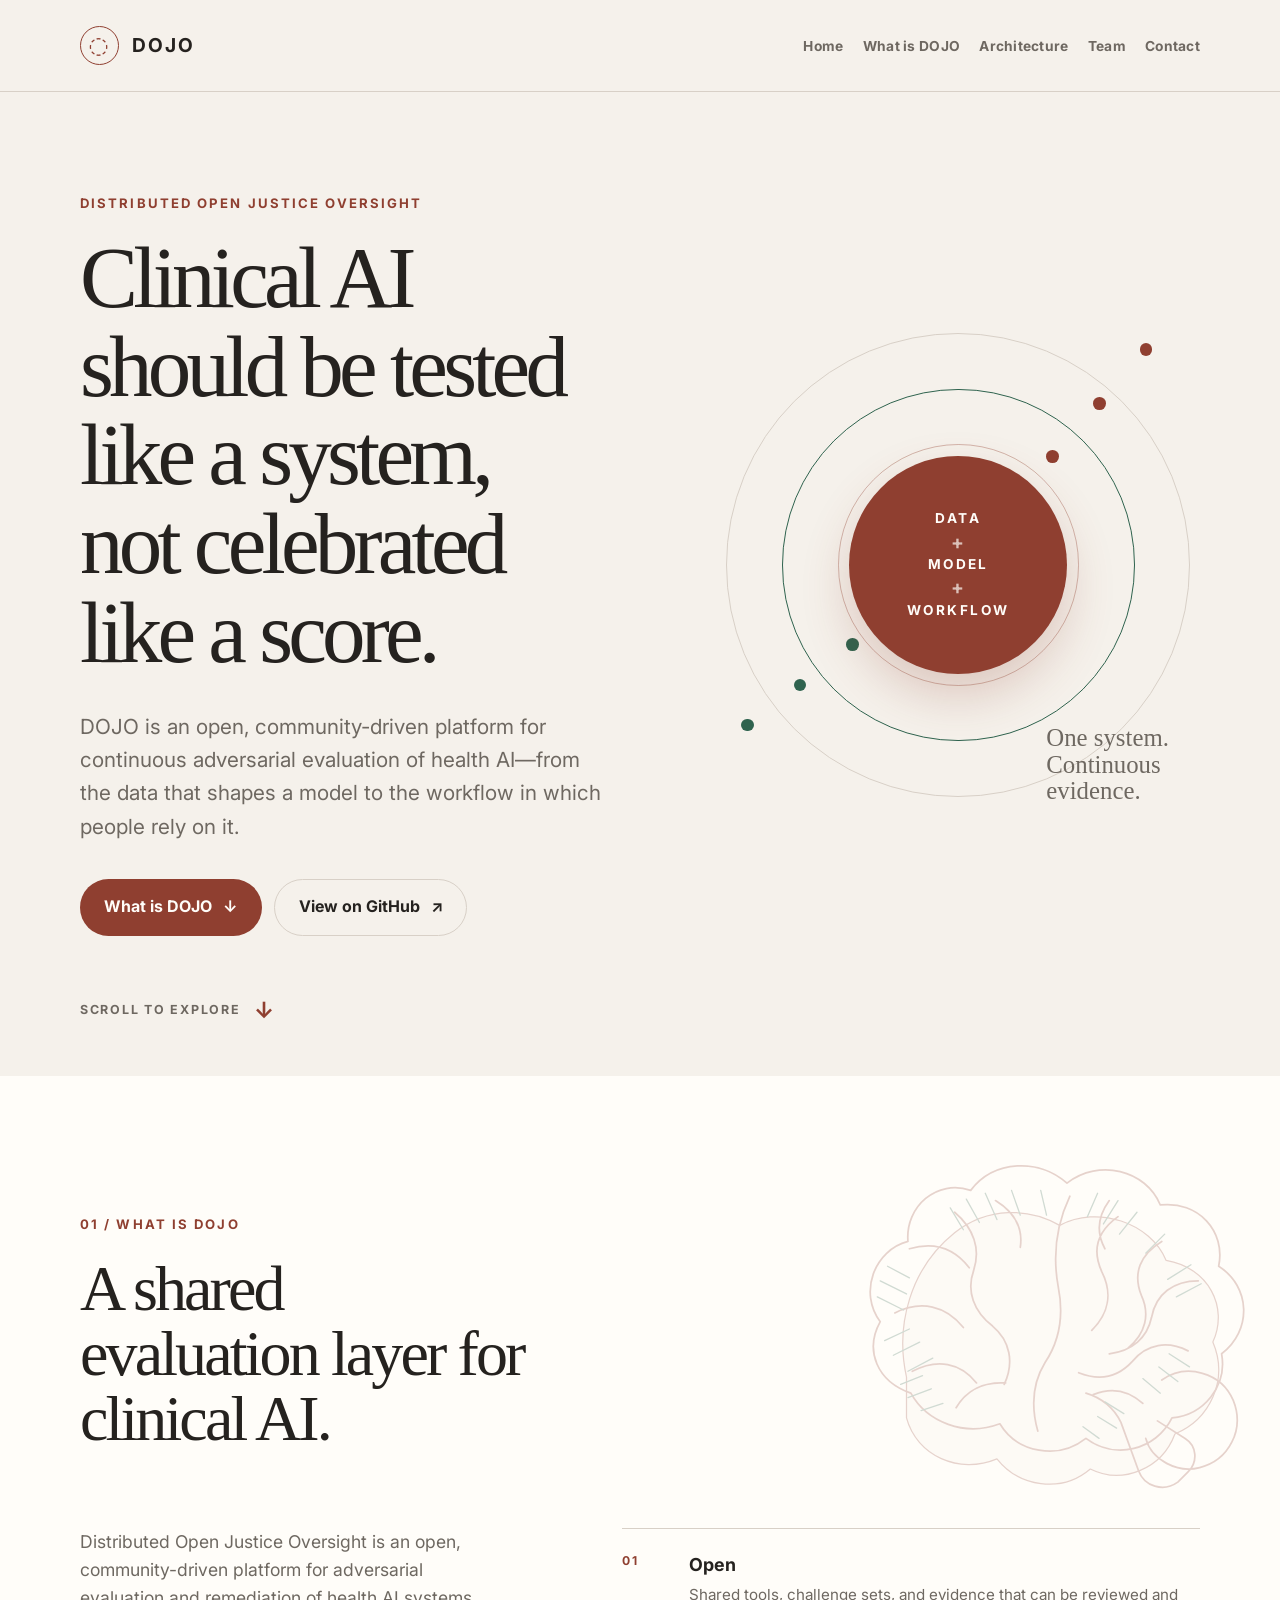
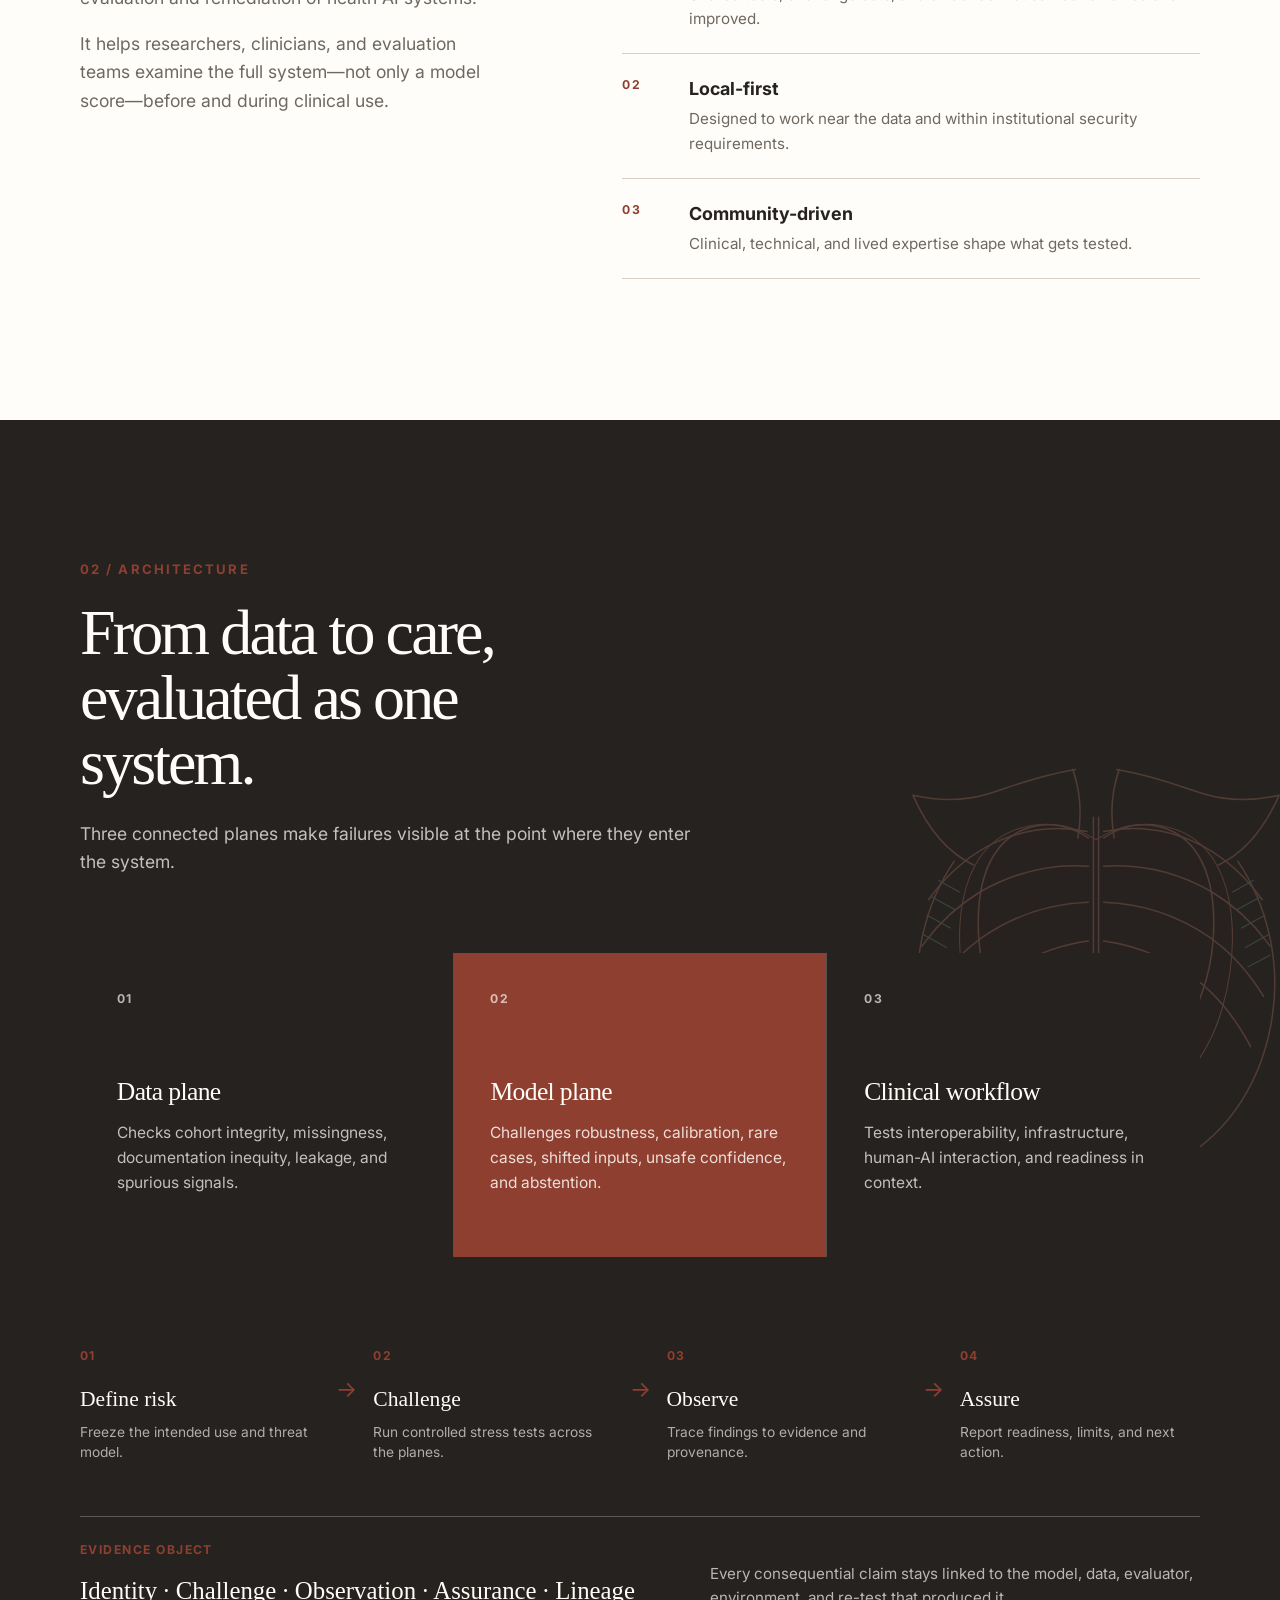
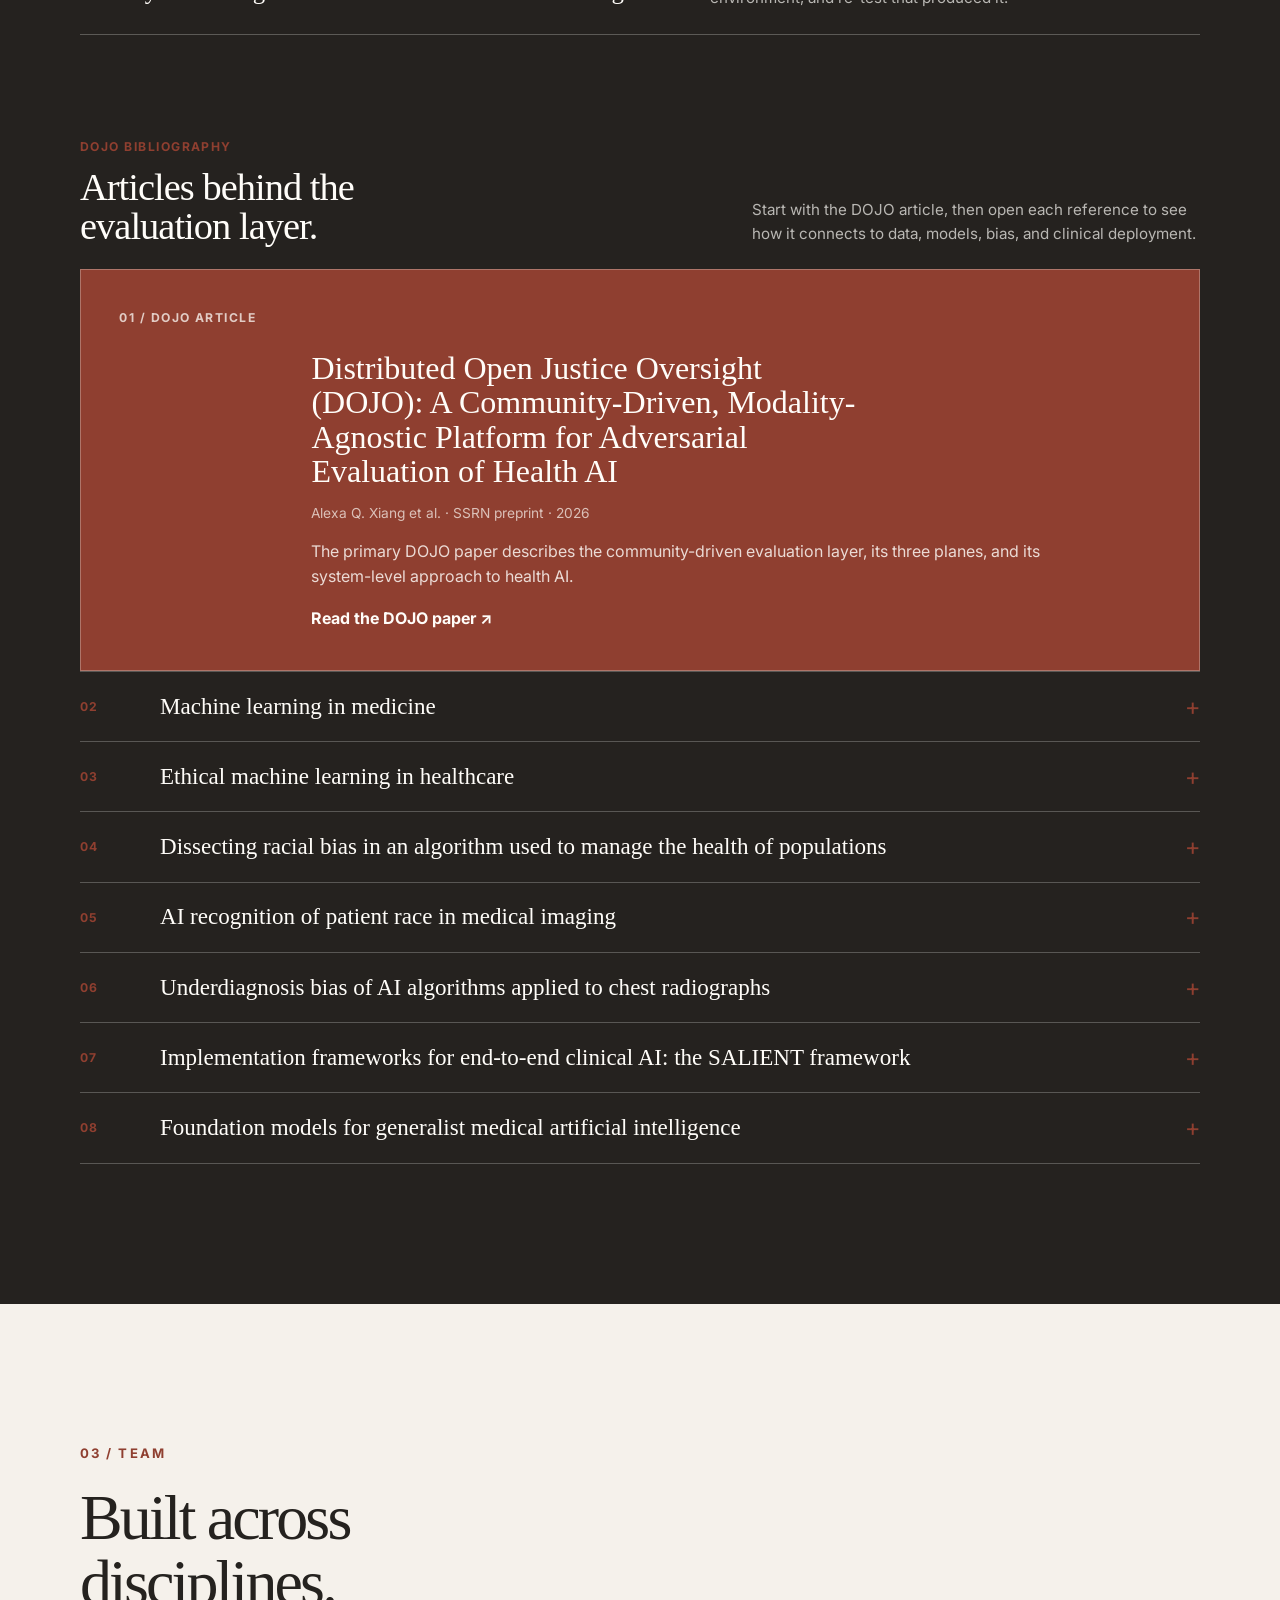
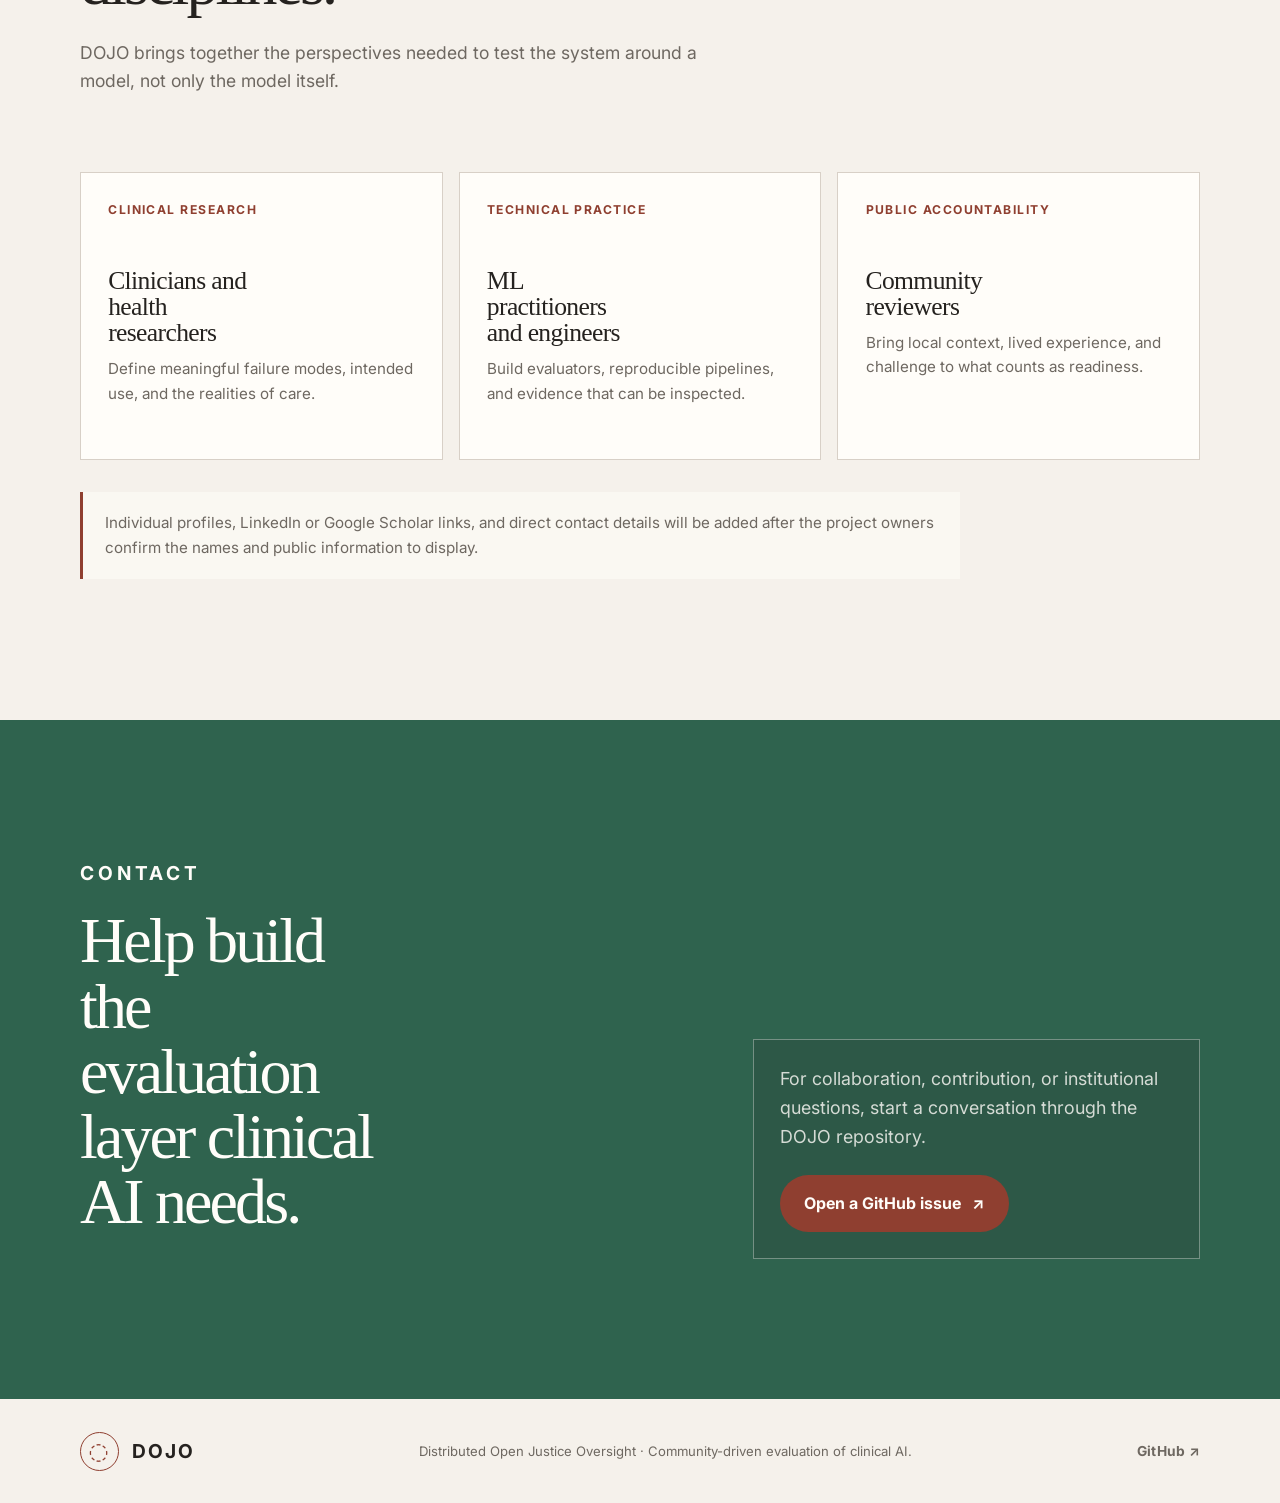
==== index.html @ 05d29a24 "design: remove MIT Critical Data identity" ====
<!doctype html>
<html lang="en">
  <head>
    <meta charset="utf-8">
    <meta name="viewport" content="width=device-width, initial-scale=1">
    <meta name="description" content="DOJO is an open, community-driven platform for adversarial evaluation of clinical AI systems.">
    <title>DOJO | Distributed Open Justice Oversight</title>
    <link rel="icon" href="favicon.svg" type="image/svg+xml">
    <link rel="preconnect" href="https://fonts.googleapis.com">
    <link rel="preconnect" href="https://fonts.gstatic.com" crossorigin>
    <link href="https://fonts.googleapis.com/css2?family=Inter:wght@400;500;600;700&amp;display=swap" rel="stylesheet">
    <link rel="stylesheet" href="styles.css">
    <script src="script.js" defer></script>
  </head>
  <body>
    <a class="skip-link" href="#main">Skip to content</a>

    <header class="site-header">
      <div class="site-header__inner container">
        <a class="brand" href="#home" aria-label="DOJO home">
          <span class="brand__mark" aria-hidden="true">◌</span>
          <span class="brand__name">DOJO</span>
        </a>

        <button class="menu-toggle" type="button" data-mobile-menu-toggle aria-label="Toggle navigation" aria-controls="primary-navigation" aria-expanded="false">
          <span class="sr-only">Toggle navigation</span>
          <span aria-hidden="true">☰</span>
        </button>

        <nav id="primary-navigation" class="site-nav" data-mobile-menu aria-label="Primary navigation">
          <a href="#home">Home</a>
          <a href="#what-is-dojo">What is DOJO</a>
          <a href="#architecture">Architecture</a>
          <a href="#team">Team</a>
          <a href="#contact">Contact</a>
        </nav>
      </div>
    </header>

    <main id="main">
      <section id="home" class="section section--hero hero">
        <div class="container hero__grid">
          <div class="hero__copy" data-reveal>
            <p class="eyebrow">Distributed Open Justice Oversight</p>
            <h1>Clinical AI should be tested like a system, not celebrated like a score.</h1>
            <p class="hero__lede">DOJO is an open, community-driven platform for continuous adversarial evaluation of health AI—from the data that shapes a model to the workflow in which people rely on it.</p>
            <div class="button-row">
              <a class="button button--primary" href="#what-is-dojo">What is DOJO <span aria-hidden="true">↓</span></a>
              <a class="button button--quiet" href="https://github.com/criticaldata/dojo" target="_blank" rel="noopener noreferrer">View on GitHub <span aria-hidden="true">↗</span></a>
            </div>
          </div>
          <div class="hero__signal" data-reveal aria-label="DOJO evaluates data, models, and clinical workflow together">
            <div class="signal-orbit signal-orbit--outer" aria-hidden="true"></div>
            <div class="signal-orbit signal-orbit--middle" aria-hidden="true"></div>
            <div class="signal-orbit signal-orbit--inner" aria-hidden="true"></div>
            <div class="signal-core">
              <span>DATA</span>
              <strong>+</strong>
              <span>MODEL</span>
              <strong>+</strong>
              <span>WORKFLOW</span>
            </div>
            <p>One system. Continuous evidence.</p>
          </div>
        </div>
        <div class="container hero__scroll-cue" aria-hidden="true">Scroll to explore <span>↓</span></div>
      </section>

      <section id="what-is-dojo" class="section section--what-is">
        <svg class="anatomy-mark anatomy-mark--brain" data-anatomy-mark="brain" viewBox="0 0 340 270" role="img" aria-hidden="true">
          <path class="anatomy-shade" d="M73 155c-8-36 3-75 33-99 23-18 51-17 72-5 26-14 62-2 73 24 29 5 43 32 32 56 11 26-2 53-26 63-9 24-36 35-58 24-20 17-49 12-64-7-26 11-55-2-62-28Z" />
          <path class="anatomy-contour" d="M76 166c-23-8-32-29-21-49-15-20-4-49 19-55-2-24 20-43 43-35 16-21 47-22 66-5 22-17 54-9 64 15 26-3 45 18 40 42 22 14 23 44 2 60 4 22-12 42-34 44-11 22-39 29-59 14-19 15-47 10-59-10-24 9-50-1-61-21Z" />
          <path class="anatomy-detail" d="M185 31c-9 19-12 40-8 62 4 20 1 37-9 52-8 13-10 29-5 47M106 42c13 11 18 25 13 40-5 14 0 28 13 38 12 10 15 25 8 40M75 67c17-5 31 0 41 13M65 111c18-9 35-5 47 10M77 151c17-9 33-6 44 8M107 176c7-12 19-18 34-17M134 34c13 8 19 19 17 32M218 45c-14 10-18 23-11 38 7 14 5 28-7 40M248 62c-15 9-20 22-14 37 6 13 3 26-9 36M273 89c-17 0-29 9-32 25-3 14-13 23-29 25M266 137c-14-7-28-5-38 7-10 11-22 14-37 8M235 173c-10-9-22-11-34-6M212 34c-8 11-9 22-3 33" />
          <path class="anatomy-contour" d="M196 166c10 3 19 10 24 20l12 33c4 11 17 15 27 8l7-7c7-7 6-18-2-23l-19-12M248 157c17-12 41-5 49 14 8 20-3 41-23 46-15 4-33-5-37-20" />
          <path class="anatomy-hatch" d="M60 79l15 8M55 89l18 9M53 100l18 9M58 130l17-8M64 140l18-9M74 151l17-9M103 39l9 15M114 33l9 16M127 29l8 18M145 27l6 17M165 27l4 17M204 29l-7 16M218 34l-10 16M231 42l-12 15M250 57l-13 13M268 78l-16 10M275 91l-17 9M267 148l-14-9M259 158l-13-10M247 166l-12-10M222 180l-13-8M217 190l-13-8M205 197l-11-8M69 160l15-6M74 169l16-6M83 178l15-5" />
        </svg>
        <div class="container compact-section">
          <div class="section-heading" data-reveal>
            <p class="eyebrow">01 / What is DOJO</p>
            <h2>A shared evaluation layer for clinical AI.</h2>
          </div>
          <div class="what-is-grid">
            <div class="prose" data-reveal>
              <p>Distributed Open Justice Oversight is an open, community-driven platform for adversarial evaluation and remediation of health AI systems.</p>
              <p>It helps researchers, clinicians, and evaluation teams examine the full system—not only a model score—before and during clinical use.</p>
            </div>
            <div class="principles-list" data-reveal>
              <div class="principle"><span>01</span><strong>Open</strong><p>Shared tools, challenge sets, and evidence that can be reviewed and improved.</p></div>
              <div class="principle"><span>02</span><strong>Local-first</strong><p>Designed to work near the data and within institutional security requirements.</p></div>
              <div class="principle"><span>03</span><strong>Community-driven</strong><p>Clinical, technical, and lived expertise shape what gets tested.</p></div>
            </div>
          </div>
        </div>
      </section>

      <section id="architecture" class="section section--architecture">
        <svg class="anatomy-mark anatomy-mark--thorax" data-anatomy-mark="thorax" viewBox="0 0 360 420" role="img" aria-hidden="true">
          <path class="anatomy-shade" d="M179 94c-31-20-70-13-89 14-19 28-20 75-8 117 11 38 34 68 71 82l27-17 27 17c37-14 60-44 71-82 12-42 11-89-8-117-19-27-58-34-89-14Z" />
          <path class="anatomy-contour" d="M164 40c-30 5-49 13-68 19-20 6-40 5-58 1 11 25 26 44 47 54M196 40c30 5 49 13 68 19 20 6 40 5 58 1-11 25-26 44-47 54M162 40c6 17 7 35 4 53M198 40c-6 17-7 35-4 53M70 111c-23 34-33 78-27 119 7 50 33 91 72 113M290 111c23 34 33 78 27 119-7 50-33 91-72 113" />
          <path class="anatomy-detail" d="M178 77v222M182 77v222M173 88c-26-5-52-2-78 12-18 10-32 23-45 41M174 115c-29-2-58 5-84 20-18 11-33 25-45 42M174 143c-30 1-57 10-82 27-17 12-31 28-42 46M174 173c-29 4-55 16-77 34-15 13-27 29-37 48M186 88c26-5 52-2 78 12 18 10 32 23 45 41M186 115c29-2 58 5 84 20 18 11 33 25 45 42M186 143c30 1 57 10 82 27 17 12 31 28 42 46M186 173c29 4 55 16 77 34 15 13 27 29 37 48" />
          <path class="anatomy-contour" d="M174 93c-26-18-58-11-73 13-17 27-15 75-3 108 12 34 31 58 63 70 10 4 16-2 17-15M186 93c26-18 58-11 73 13 17 27 15 75 3 108-12 34-31 58-63 70-10 4-16-2-17-15" />
          <path class="anatomy-hatch" d="M58 126l16 9M53 139l18 10M49 153l18 10M46 168l18 10M45 184l17 9M302 126l-16 9M307 139l-18 10M311 153l-18 10M314 168l-18 10M315 184l-17 9M121 282l12 9M127 290l13 9M137 298l13 8M239 282l-12 9M233 290l-13 9M223 298l-13 8" />
        </svg>
        <div class="container compact-section">
          <div class="section-heading" data-reveal>
            <p class="eyebrow">02 / Architecture</p>
            <h2>From data to care, evaluated as one system.</h2>
            <p>Three connected planes make failures visible at the point where they enter the system.</p>
          </div>

          <div class="plane-grid" data-reveal>
            <article class="plane-card">
              <span class="plane-card__number">01</span>
              <h3>Data plane</h3>
              <p>Checks cohort integrity, missingness, documentation inequity, leakage, and spurious signals.</p>
            </article>
            <article class="plane-card plane-card--featured">
              <span class="plane-card__number">02</span>
              <h3>Model plane</h3>
              <p>Challenges robustness, calibration, rare cases, shifted inputs, unsafe confidence, and abstention.</p>
            </article>
            <article class="plane-card">
              <span class="plane-card__number">03</span>
              <h3>Clinical workflow</h3>
              <p>Tests interoperability, infrastructure, human-AI interaction, and readiness in context.</p>
            </article>
          </div>

          <div class="architecture-flow" data-reveal aria-label="Four-stage DOJO evaluation lifecycle">
            <div class="flow-step"><span>01</span><strong>Define risk</strong><small>Freeze the intended use and threat model.</small></div>
            <div class="flow-line" aria-hidden="true">→</div>
            <div class="flow-step"><span>02</span><strong>Challenge</strong><small>Run controlled stress tests across the planes.</small></div>
            <div class="flow-line" aria-hidden="true">→</div>
            <div class="flow-step"><span>03</span><strong>Observe</strong><small>Trace findings to evidence and provenance.</small></div>
            <div class="flow-line" aria-hidden="true">→</div>
            <div class="flow-step"><span>04</span><strong>Assure</strong><small>Report readiness, limits, and next action.</small></div>
          </div>

          <div class="evidence-strip" data-reveal>
            <div><span class="evidence-strip__label">Evidence object</span><strong>Identity · Challenge · Observation · Assurance · Lineage</strong></div>
            <p>Every consequential claim stays linked to the model, data, evaluator, environment, and re-test that produced it.</p>
          </div>

          <div class="research-library" data-reveal>
            <div class="research-library__header">
              <div>
                <span class="evidence-strip__label">DOJO bibliography</span>
                <h3>Articles behind the evaluation layer.</h3>
              </div>
              <p>Start with the DOJO article, then open each reference to see how it connects to data, models, bias, and clinical deployment.</p>
            </div>

            <article class="paper-card paper-card--featured">
              <div class="paper-card__index">01 / DOJO article</div>
              <div class="paper-card__body">
                <h4>Distributed Open Justice Oversight (DOJO): A Community-Driven, Modality-Agnostic Platform for Adversarial Evaluation of Health AI</h4>
                <p class="paper-card__meta">Alexa Q. Xiang et al. · SSRN preprint · 2026</p>
                <p>The primary DOJO paper describes the community-driven evaluation layer, its three planes, and its system-level approach to health AI.</p>
                <a href="https://papers.ssrn.com/sol3/papers.cfm?abstract_id=6676818" target="_blank" rel="noopener noreferrer">Read the DOJO paper <span aria-hidden="true">↗</span></a>
              </div>
            </article>

            <div class="paper-list" aria-label="Selected DOJO bibliography">
              <details class="paper-item">
                <summary><span class="paper-item__index">02</span><span class="paper-item__title">Machine learning in medicine</span><span class="paper-item__toggle" aria-hidden="true">+</span></summary>
                <div class="paper-item__content"><p class="paper-card__meta">Rajkomar, Dean &amp; Kohane · New England Journal of Medicine · 2019</p><p>Frames the opportunities and limits of machine learning in medicine, including the need to connect technical performance with clinical context.</p><a href="https://www.nejm.org/doi/full/10.1056/NEJMra1814259" target="_blank" rel="noopener noreferrer">Open paper <span aria-hidden="true">↗</span></a></div>
              </details>
              <details class="paper-item">
                <summary><span class="paper-item__index">03</span><span class="paper-item__title">Ethical machine learning in healthcare</span><span class="paper-item__toggle" aria-hidden="true">+</span></summary>
                <div class="paper-item__content"><p class="paper-card__meta">Chen, Pierson, Rose, Joshi, Ferryman &amp; Ghassemi · Annual Review of Biomedical Data Science · 2021</p><p>Provides the ethical foundation for evaluating fairness, accountability, and the social consequences of health AI.</p><a href="https://pubmed.ncbi.nlm.nih.gov/34396058/" target="_blank" rel="noopener noreferrer">Open paper <span aria-hidden="true">↗</span></a></div>
              </details>
              <details class="paper-item">
                <summary><span class="paper-item__index">04</span><span class="paper-item__title">Dissecting racial bias in an algorithm used to manage the health of populations</span><span class="paper-item__toggle" aria-hidden="true">+</span></summary>
                <div class="paper-item__content"><p class="paper-card__meta">Obermeyer, Powers, Vogeli &amp; Mullainathan · Science · 2019</p><p>Shows how a seemingly neutral proxy can reproduce racial inequity, making data and outcome definition central evaluation concerns.</p><a href="https://pubmed.ncbi.nlm.nih.gov/31649194/" target="_blank" rel="noopener noreferrer">Open paper <span aria-hidden="true">↗</span></a></div>
              </details>
              <details class="paper-item">
                <summary><span class="paper-item__index">05</span><span class="paper-item__title">AI recognition of patient race in medical imaging</span><span class="paper-item__toggle" aria-hidden="true">+</span></summary>
                <div class="paper-item__content"><p class="paper-card__meta">Gichoya et al. · The Lancet Digital Health · 2022</p><p>Demonstrates that medical images can contain hidden demographic signals, motivating adversarial testing for shortcuts and subgroup failure.</p><a href="https://www.thelancet.com/journals/landig/article/PIIS2589-7500(22)00063-2/fulltext" target="_blank" rel="noopener noreferrer">Open paper <span aria-hidden="true">↗</span></a></div>
              </details>
              <details class="paper-item">
                <summary><span class="paper-item__index">06</span><span class="paper-item__title">Underdiagnosis bias of AI algorithms applied to chest radiographs</span><span class="paper-item__toggle" aria-hidden="true">+</span></summary>
                <div class="paper-item__content"><p class="paper-card__meta">Seyyed-Kalantari et al. · Nature Medicine · 2021</p><p>Highlights how underdiagnosis can persist in underserved populations even when aggregate model performance appears strong.</p><a href="https://pubmed.ncbi.nlm.nih.gov/34893776/" target="_blank" rel="noopener noreferrer">Open paper <span aria-hidden="true">↗</span></a></div>
              </details>
              <details class="paper-item">
                <summary><span class="paper-item__index">07</span><span class="paper-item__title">Implementation frameworks for end-to-end clinical AI: the SALIENT framework</span><span class="paper-item__toggle" aria-hidden="true">+</span></summary>
                <div class="paper-item__content"><p class="paper-card__meta">van der Vegt et al. · Journal of the American Medical Informatics Association · 2023</p><p>Connects development, evaluation, implementation, and monitoring—the workflow perspective that informs DOJO’s architecture.</p><a href="https://doi.org/10.1093/jamia/ocad088" target="_blank" rel="noopener noreferrer">Open paper <span aria-hidden="true">↗</span></a></div>
              </details>
              <details class="paper-item">
                <summary><span class="paper-item__index">08</span><span class="paper-item__title">Foundation models for generalist medical artificial intelligence</span><span class="paper-item__toggle" aria-hidden="true">+</span></summary>
                <div class="paper-item__content"><p class="paper-card__meta">Moor et al. · Nature · 2023</p><p>Describes the scale and flexibility of foundation models in medicine, reinforcing the need for evaluation that is modality- and task-aware.</p><a href="https://www.nature.com/articles/s41586-023-05881-4" target="_blank" rel="noopener noreferrer">Open paper <span aria-hidden="true">↗</span></a></div>
              </details>
            </div>
          </div>
        </div>
      </section>

      <section id="team" class="section section--team">
        <div class="container compact-section">
          <div class="section-heading" data-reveal>
            <p class="eyebrow">03 / Team</p>
            <h2>Built across disciplines.</h2>
            <p>DOJO brings together the perspectives needed to test the system around a model, not only the model itself.</p>
          </div>

          <div class="team-grid" data-reveal>
            <article class="team-card"><span>Clinical research</span><h3>Clinicians and health researchers</h3><p>Define meaningful failure modes, intended use, and the realities of care.</p></article>
            <article class="team-card"><span>Technical practice</span><h3>ML practitioners and engineers</h3><p>Build evaluators, reproducible pipelines, and evidence that can be inspected.</p></article>
            <article class="team-card"><span>Public accountability</span><h3>Community reviewers</h3><p>Bring local context, lived experience, and challenge to what counts as readiness.</p></article>
          </div>

          <div class="team-note" data-reveal>
            <p>Individual profiles, LinkedIn or Google Scholar links, and direct contact details will be added after the project owners confirm the names and public information to display.</p>
          </div>
        </div>
      </section>

      <section id="contact" class="section section--contact">
        <div class="container contact-layout" data-reveal>
          <div>
            <p class="eyebrow">Contact</p>
            <h2>Help build the evaluation layer clinical AI needs.</h2>
          </div>
          <div class="contact-card">
            <p>For collaboration, contribution, or institutional questions, start a conversation through the DOJO repository.</p>
            <div class="button-row">
              <a class="button button--primary" href="https://github.com/criticaldata/dojo/issues" target="_blank" rel="noopener noreferrer">Open a GitHub issue <span aria-hidden="true">↗</span></a>
            </div>
          </div>
        </div>
      </section>
    </main>

    <footer class="site-footer">
      <div class="container site-footer__inner">
        <a class="brand" href="#home" aria-label="DOJO home"><span class="brand__mark" aria-hidden="true">◌</span><span class="brand__name">DOJO</span></a>
        <p>Distributed Open Justice Oversight · Community-driven evaluation of clinical AI.</p>
        <a class="text-link" href="https://github.com/criticaldata/dojo" target="_blank" rel="noopener noreferrer">GitHub <span aria-hidden="true">↗</span></a>
      </div>
    </footer>
  </body>
</html>
---- styles.css ----
:root {
  --color-ivory: #f5f1eb;
  --color-paper: #fffdf9;
  --color-ink: #25221f;
  --color-muted: #6e6861;
  --color-terracotta: #8f3f30;
  --color-sage: #2f634e;
  --color-line: #d8d0c7;
  --color-soft-gray: #e6e0d8;
  --font-display: Georgia, 'Times New Roman', serif;
  --font-body: Inter, ui-sans-serif, system-ui, sans-serif;
  --shadow-soft: 0 18px 50px rgba(37, 34, 31, 0.08);
  --radius-card: 4px;
}

*,
*::before,
*::after {
  box-sizing: border-box;
}

html {
  scroll-behavior: smooth;
  background: var(--color-ivory);
}

body {
  margin: 0;
  color: var(--color-ink);
  background: var(--color-ivory);
  font-family: var(--font-body);
  font-size: 1rem;
  line-height: 1.6;
  overflow-x: hidden;
}

body,
button,
a {
  -webkit-font-smoothing: antialiased;
}

a {
  color: inherit;
}

button,
a {
  -webkit-tap-highlight-color: transparent;
}

.container {
  width: min(1120px, calc(100% - 5rem));
  margin-inline: auto;
}

.sr-only {
  position: absolute;
  width: 1px;
  height: 1px;
  padding: 0;
  margin: -1px;
  overflow: hidden;
  clip: rect(0, 0, 0, 0);
  white-space: nowrap;
  border: 0;
}

.skip-link {
  position: fixed;
  z-index: 20;
  top: 0.75rem;
  left: 1rem;
  padding: 0.7rem 1rem;
  color: var(--color-paper);
  background: var(--color-ink);
  transform: translateY(-180%);
  transition: transform 160ms ease;
}

.skip-link:focus {
  transform: translateY(0);
}

.site-header {
  position: sticky;
  z-index: 10;
  top: 0;
  border-bottom: 1px solid var(--color-line);
  background: rgba(245, 241, 235, 0.94);
  backdrop-filter: blur(14px);
}

.site-header__inner {
  display: flex;
  min-height: 5.7rem;
  align-items: center;
  justify-content: space-between;
  gap: 2rem;
}

.brand {
  display: inline-flex;
  align-items: center;
  gap: 0.8rem;
  color: var(--color-ink);
  font-weight: 700;
  letter-spacing: 0.12em;
  text-decoration: none;
}

.brand__mark {
  display: grid;
  width: 2.45rem;
  height: 2.45rem;
  place-items: center;
  border: 1px solid var(--color-terracotta);
  border-radius: 50%;
  color: var(--color-terracotta);
  font-size: 1.45rem;
  line-height: 1;
}

.brand__name {
  font-size: 1.2rem;
}

.site-nav {
  display: flex;
  flex-wrap: wrap;
  align-items: center;
  justify-content: flex-end;
  gap: 0.35rem 1.2rem;
}

.site-nav a,
.text-link {
  color: var(--color-muted);
  font-size: 0.86rem;
  font-weight: 700;
  letter-spacing: 0.02em;
  text-decoration: none;
}

.site-nav a {
  padding: 0.5rem 0;
}

.site-nav a:hover,
.site-nav a:focus-visible,
.text-link:hover,
.text-link:focus-visible {
  color: var(--color-terracotta);
}

.menu-toggle {
  display: none;
  min-width: 2.8rem;
  min-height: 2.8rem;
  border: 1px solid var(--color-line);
  border-radius: 50%;
  color: var(--color-ink);
  background: var(--color-paper);
  font-size: 1.2rem;
  cursor: pointer;
}

.section {
  position: relative;
  isolation: isolate;
  padding: clamp(6rem, 11vw, 10rem) 0;
  scroll-margin-top: 5.7rem;
  overflow: hidden;
}

.section--hero {
  min-height: min(860px, calc(100svh - 5.7rem));
  display: flex;
  flex-direction: column;
  justify-content: center;
  padding-top: clamp(4.5rem, 8vw, 7rem);
  padding-bottom: 3rem;
}

.hero__grid {
  display: grid;
  grid-template-columns: minmax(0, 1.05fr) minmax(300px, 0.95fr);
  align-items: center;
  gap: clamp(3rem, 8vw, 8rem);
}

.hero__copy {
  position: relative;
  z-index: 1;
  max-width: 44rem;
}

.eyebrow {
  margin: 0 0 1.35rem;
  color: var(--color-terracotta);
  font-size: 0.82rem;
  font-weight: 700;
  letter-spacing: 0.16em;
  line-height: 1.35;
  text-transform: uppercase;
}

h1,
h2,
h3,
p {
  margin-top: 0;
}

h1,
h2,
h3 {
  font-family: var(--font-display);
  font-weight: 400;
  line-height: 1.02;
}

h1 {
  max-width: 12ch;
  margin-bottom: 2rem;
  font-size: clamp(3.4rem, 6.8vw, 6.3rem);
  letter-spacing: -0.055em;
}

h2 {
  max-width: 14ch;
  margin-bottom: 1.5rem;
  font-size: clamp(2.6rem, 5vw, 5rem);
  letter-spacing: -0.045em;
}

h3 {
  margin-bottom: 0.7rem;
  font-size: clamp(1.4rem, 2vw, 1.9rem);
  letter-spacing: -0.025em;
}

.hero__lede {
  max-width: 39rem;
  margin-bottom: 2.25rem;
  color: var(--color-muted);
  font-size: clamp(1.05rem, 1.7vw, 1.3rem);
}

.button-row {
  display: flex;
  flex-wrap: wrap;
  align-items: center;
  gap: 0.8rem;
}

.button {
  display: inline-flex;
  min-height: 3.55rem;
  align-items: center;
  justify-content: center;
  gap: 0.7rem;
  padding: 0.85rem 1.45rem;
  border: 1px solid transparent;
  border-radius: 999px;
  font-weight: 700;
  text-decoration: none;
  transition: transform 180ms ease, background-color 180ms ease, border-color 180ms ease;
}

.button:hover {
  transform: translateY(-2px);
}

.button--primary {
  color: var(--color-paper);
  background: var(--color-terracotta);
}

.button--primary:hover,
.button--primary:focus-visible {
  background: #773326;
}

.button--quiet {
  border-color: var(--color-line);
  color: var(--color-ink);
  background: transparent;
}

.button--quiet:hover,
.button--quiet:focus-visible {
  border-color: var(--color-terracotta);
  background: rgba(255, 253, 249, 0.7);
}

.hero__signal {
  position: relative;
  display: grid;
  width: min(100%, 29rem);
  aspect-ratio: 1;
  margin-inline: auto;
  place-items: center;
  color: var(--color-ink);
}

.signal-orbit {
  position: absolute;
  border: 1px solid var(--color-line);
  border-radius: 50%;
  animation-timing-function: linear;
  animation-iteration-count: infinite;
}

.signal-orbit::before,
.signal-orbit::after {
  position: absolute;
  width: 0.8rem;
  height: 0.8rem;
  border-radius: 50%;
  content: '';
}

.signal-orbit::before {
  top: 2%;
  right: 8%;
  background: var(--color-terracotta);
}

.signal-orbit::after {
  bottom: 14%;
  left: 3%;
  background: var(--color-sage);
}

.signal-orbit--outer {
  width: 100%;
  height: 100%;
  animation: signal-spin-outer 28s linear infinite;
}

.signal-orbit--middle {
  width: 76%;
  height: 76%;
  border-color: var(--color-sage);
  animation: signal-spin-middle 23s linear infinite reverse;
}

.signal-orbit--inner {
  width: 52%;
  height: 52%;
  border-color: rgba(143, 63, 48, 0.35);
  animation: signal-spin-inner 17s linear infinite;
}

.signal-core {
  position: relative;
  z-index: 1;
  display: grid;
  width: 47%;
  height: 47%;
  place-content: center;
  gap: 0.15rem;
  border-radius: 50%;
  color: var(--color-paper);
  background: var(--color-terracotta);
  box-shadow: 0 22px 48px rgba(143, 63, 48, 0.23);
  font-size: clamp(0.63rem, 1.2vw, 0.85rem);
  font-weight: 700;
  letter-spacing: 0.18em;
  text-align: center;
}

.signal-core strong {
  color: rgba(255, 253, 249, 0.68);
  font-size: 1.2rem;
  line-height: 1;
}

.hero__signal > p {
  position: absolute;
  right: -1rem;
  bottom: -0.5rem;
  width: 10rem;
  margin: 0;
  color: var(--color-muted);
  font-family: var(--font-display);
  font-size: 1.55rem;
  line-height: 1.08;
}

.hero__scroll-cue {
  display: flex;
  align-items: center;
  gap: 0.8rem;
  margin-top: auto;
  padding-top: 3.5rem;
  color: var(--color-muted);
  font-size: 0.78rem;
  font-weight: 700;
  letter-spacing: 0.14em;
  text-transform: uppercase;
}

.hero__scroll-cue span {
  color: var(--color-terracotta);
  font-size: 1.4rem;
}

.section--what-is {
  background: var(--color-paper);
}

.section--architecture {
  color: var(--color-paper);
  background: var(--color-ink);
}

.section--team {
  background: var(--color-ivory);
}

.section--contact {
  color: var(--color-paper);
  background: var(--color-sage);
}

.compact-section {
  position: relative;
  z-index: 1;
}

.section-heading {
  max-width: 55rem;
  margin-bottom: clamp(3rem, 6vw, 5.3rem);
}

.section-heading > p:last-child {
  max-width: 39rem;
  margin-bottom: 0;
  color: var(--color-muted);
  font-size: 1.1rem;
}

.section--architecture .section-heading > p:last-child,
.section--contact .section-heading > p:last-child {
  color: rgba(255, 253, 249, 0.72);
}

.section--contact .eyebrow {
  color: var(--color-paper);
  font-size: clamp(1rem, 1.6vw, 1.2rem);
  letter-spacing: 0.2em;
}

.what-is-grid {
  display: grid;
  grid-template-columns: minmax(0, 0.85fr) minmax(0, 1.15fr);
  align-items: start;
  gap: clamp(3rem, 9vw, 9rem);
}

.prose {
  max-width: 42rem;
  color: var(--color-muted);
  font-size: 1.1rem;
}

.prose p:last-child {
  margin-bottom: 0;
}

.principles-list {
  display: grid;
  border-top: 1px solid var(--color-line);
}

.principle {
  display: grid;
  grid-template-columns: 3rem 1fr;
  gap: 0.2rem 1.2rem;
  padding: 1.35rem 0;
  border-bottom: 1px solid var(--color-line);
}

.principle > span,
.plane-card__number,
.flow-step > span,
.team-card > span {
  color: var(--color-terracotta);
  font-size: 0.76rem;
  font-weight: 700;
  letter-spacing: 0.12em;
  text-transform: uppercase;
}

.principle strong {
  font-size: 1.12rem;
}

.principle p {
  grid-column: 2;
  margin: 0;
  color: var(--color-muted);
  font-size: 0.95rem;
}

.plane-grid {
  display: grid;
  grid-template-columns: repeat(3, minmax(0, 1fr));
  gap: 1px;
  margin-bottom: clamp(3.5rem, 7vw, 6rem);
  background: rgba(255, 253, 249, 0.22);
}

.plane-card {
  min-height: 19rem;
  padding: clamp(1.5rem, 3vw, 2.3rem);
  background: var(--color-ink);
}

.plane-card--featured {
  color: var(--color-paper);
  background: var(--color-terracotta);
}

.plane-card__number {
  display: block;
  margin-bottom: 4.4rem;
  color: rgba(255, 253, 249, 0.67);
}

.plane-card h3 {
  margin-bottom: 1rem;
}

.plane-card p {
  max-width: 23rem;
  margin: 0;
  color: rgba(255, 253, 249, 0.72);
  font-size: 0.97rem;
}

.plane-card--featured p {
  color: rgba(255, 253, 249, 0.84);
}

.architecture-flow {
  display: grid;
  grid-template-columns: minmax(0, 1fr) auto minmax(0, 1fr) auto minmax(0, 1fr) auto minmax(0, 1fr);
  align-items: start;
  gap: 1rem;
  margin-bottom: 3.3rem;
}

.flow-step {
  min-width: 0;
}

.flow-step > span {
  display: block;
  margin-bottom: 1rem;
  color: var(--color-terracotta);
}

.flow-step strong {
  display: block;
  margin-bottom: 0.45rem;
  font-family: var(--font-display);
  font-size: 1.35rem;
  font-weight: 400;
}

.flow-step small {
  display: block;
  color: rgba(255, 253, 249, 0.64);
  font-size: 0.86rem;
  line-height: 1.45;
}

.flow-line {
  padding-top: 1.55rem;
  color: var(--color-terracotta);
  font-size: 1.4rem;
}

.evidence-strip {
  display: grid;
  grid-template-columns: minmax(0, 1.1fr) minmax(0, 0.9fr);
  gap: 2rem;
  padding: 1.45rem 0;
  border-top: 1px solid rgba(255, 253, 249, 0.25);
  border-bottom: 1px solid rgba(255, 253, 249, 0.25);
}

.evidence-strip__label {
  display: block;
  margin-bottom: 0.7rem;
  color: var(--color-terracotta);
  font-size: 0.76rem;
  font-weight: 700;
  letter-spacing: 0.12em;
  text-transform: uppercase;
}

.evidence-strip strong {
  font-family: var(--font-display);
  font-size: clamp(1.15rem, 2vw, 1.55rem);
  font-weight: 400;
}

.evidence-strip p {
  align-self: end;
  margin: 0;
  color: rgba(255, 253, 249, 0.68);
  font-size: 0.95rem;
}

.research-library {
  margin-top: clamp(4rem, 8vw, 6.5rem);
}

.research-library__header {
  display: grid;
  grid-template-columns: minmax(0, 1fr) minmax(16rem, 0.7fr);
  align-items: end;
  gap: 2rem;
  margin-bottom: 1.4rem;
}

.research-library__header h3 {
  max-width: 17ch;
  margin-bottom: 0;
  color: var(--color-paper);
  font-size: clamp(1.8rem, 3vw, 2.7rem);
}

.research-library__header p {
  margin: 0;
  color: rgba(255, 253, 249, 0.68);
  font-size: 0.95rem;
}

.paper-card {
  display: grid;
  grid-template-columns: 10rem minmax(0, 1fr);
  gap: 2rem;
  padding: clamp(1.5rem, 3vw, 2.4rem);
  border: 1px solid rgba(255, 253, 249, 0.28);
  background: var(--color-terracotta);
}

.paper-card__index,
.paper-item__index {
  color: rgba(255, 253, 249, 0.74);
  font-size: 0.76rem;
  font-weight: 700;
  letter-spacing: 0.12em;
  text-transform: uppercase;
}

.paper-card h4 {
  max-width: 34ch;
  margin-bottom: 0.85rem;
  color: var(--color-paper);
  font-family: var(--font-display);
  font-size: clamp(1.5rem, 2.5vw, 2.25rem);
  font-weight: 400;
  line-height: 1.08;
}

.paper-card p {
  max-width: 48rem;
  margin-bottom: 1rem;
  color: rgba(255, 253, 249, 0.82);
}

.paper-card .paper-card__meta,
.paper-item__content .paper-card__meta {
  margin-bottom: 0.9rem;
  color: rgba(255, 253, 249, 0.68);
  font-size: 0.86rem;
}

.paper-card a,
.paper-item__content a {
  color: var(--color-paper);
  font-weight: 700;
  text-decoration: none;
}

.paper-card a:hover,
.paper-card a:focus-visible,
.paper-item__content a:hover,
.paper-item__content a:focus-visible {
  color: #f0c4b8;
}

.paper-list {
  border-top: 1px solid rgba(255, 253, 249, 0.24);
}

.paper-item {
  border-bottom: 1px solid rgba(255, 253, 249, 0.24);
}

.paper-item summary {
  display: grid;
  grid-template-columns: 4rem minmax(0, 1fr) auto;
  align-items: center;
  gap: 1rem;
  padding: 1.3rem 0;
  color: var(--color-paper);
  cursor: pointer;
  list-style: none;
}

.paper-item summary::-webkit-details-marker {
  display: none;
}

.paper-item__index {
  color: var(--color-terracotta);
}

.paper-item__title {
  font-family: var(--font-display);
  font-size: clamp(1.1rem, 1.8vw, 1.45rem);
  line-height: 1.2;
}

.paper-item__toggle {
  color: var(--color-terracotta);
  font-size: 1.5rem;
  line-height: 1;
  transition: transform 180ms ease;
}

.paper-item[open] .paper-item__toggle {
  transform: rotate(45deg);
}

.paper-item__content {
  max-width: 48rem;
  margin-left: 5rem;
  padding: 0 2rem 1.4rem 0;
  color: rgba(255, 253, 249, 0.7);
  font-size: 0.95rem;
}

.paper-item__content p:last-of-type {
  margin-bottom: 0.8rem;
}

.team-grid {
  display: grid;
  grid-template-columns: repeat(3, minmax(0, 1fr));
  gap: 1rem;
  margin-bottom: 2rem;
}

.team-card {
  min-height: 18rem;
  padding: 1.7rem;
  border: 1px solid var(--color-line);
  background: var(--color-paper);
}

.team-card > span {
  display: block;
  margin-bottom: 3rem;
}

.team-card h3 {
  max-width: 11ch;
}

.team-card p {
  max-width: 23rem;
  margin: 0;
  color: var(--color-muted);
  font-size: 0.95rem;
}

.team-note {
  max-width: 55rem;
  padding: 1.2rem 1.4rem;
  border-left: 3px solid var(--color-terracotta);
  background: rgba(255, 253, 249, 0.58);
}

.team-note p {
  margin: 0;
  color: var(--color-muted);
  font-size: 0.95rem;
}

.contact-layout {
  display: grid;
  grid-template-columns: minmax(0, 1fr) minmax(18rem, 0.8fr);
  align-items: end;
  gap: clamp(3rem, 9vw, 8rem);
}

.contact-layout h2 {
  max-width: 10ch;
}

.contact-card {
  padding: 1.6rem;
  border: 1px solid rgba(255, 253, 249, 0.34);
  background: rgba(37, 34, 31, 0.16);
}

.contact-card p {
  margin-bottom: 1.5rem;
  color: rgba(255, 253, 249, 0.8);
  font-size: 1.12rem;
}

.contact-card .button--quiet {
  border-color: rgba(255, 253, 249, 0.42);
  color: var(--color-paper);
}

.contact-card .button--quiet:hover,
.contact-card .button--quiet:focus-visible {
  border-color: var(--color-paper);
  background: rgba(255, 253, 249, 0.12);
}

.site-footer {
  color: var(--color-muted);
  background: var(--color-ivory);
}

.site-footer__inner {
  display: grid;
  grid-template-columns: auto 1fr auto;
  align-items: center;
  gap: 2rem;
  min-height: 6.5rem;
}

.site-footer p {
  margin: 0;
  font-size: 0.82rem;
  text-align: center;
}

.site-footer .brand {
  color: var(--color-ink);
}

.anatomy-mark {
  position: absolute;
  z-index: 0;
  pointer-events: none;
  opacity: 0.22;
  animation: anatomy-float 13s ease-in-out infinite;
}

.anatomy-mark path {
  fill: none;
  stroke: var(--color-terracotta);
  stroke-linecap: round;
  stroke-linejoin: round;
  stroke-width: 1.2;
}

.anatomy-mark .anatomy-shade {
  fill: rgba(143, 63, 48, 0.08);
  stroke-width: 0.85;
}

.anatomy-mark .anatomy-hatch {
  stroke: var(--color-sage);
  stroke-width: 0.9;
}

.anatomy-mark--brain {
  top: 8%;
  right: -1rem;
  width: min(31rem, 40vw);
}

.anatomy-mark--thorax {
  top: 12%;
  right: -3rem;
  width: min(29rem, 38vw);
  opacity: 0.25;
}

.section--architecture .anatomy-mark path {
  stroke: #d58673;
}

.section--architecture .anatomy-mark .anatomy-hatch {
  stroke: #83aa95;
}

:focus-visible {
  outline: 3px solid #d58673;
  outline-offset: 4px;
}

html.js-enabled [data-reveal] {
  opacity: 0;
  transform: translateY(1.2rem);
  transition: opacity 620ms ease, transform 620ms ease;
}

html.js-enabled [data-reveal].is-visible {
  opacity: 1;
  transform: none;
}

@keyframes signal-spin-outer {
  from { transform: rotate(0deg); }
  to { transform: rotate(360deg); }
}

@keyframes signal-spin-middle {
  from { transform: rotate(0deg); }
  to { transform: rotate(360deg); }
}

@keyframes signal-spin-inner {
  from { transform: rotate(0deg); }
  to { transform: rotate(360deg); }
}

@keyframes anatomy-float {
  0%, 100% { transform: translate3d(0, 0, 0) rotate(-1deg); }
  50% { transform: translate3d(0, 0.7rem, 0) rotate(1deg); }
}

@media (max-width: 960px) {
  .container {
    width: min(100% - 3.5rem, 760px);
  }

  .hero__grid,
  .what-is-grid,
  .contact-layout {
    gap: 3rem;
  }

  h1 {
    font-size: clamp(3.2rem, 8vw, 5rem);
  }

  .hero__signal {
    width: min(100%, 23rem);
  }

  .site-nav {
    gap: 0.3rem 0.8rem;
  }

  .site-nav a {
    font-size: 0.78rem;
  }

  .anatomy-mark--brain,
  .anatomy-mark--thorax {
    right: -7rem;
    opacity: 0.15;
  }
}

@media (max-width: 760px) {
  .container {
    width: min(100% - 2.5rem, 620px);
  }

  .site-header__inner {
    min-height: 4.9rem;
  }

  .menu-toggle {
    display: grid;
    place-items: center;
  }

  .site-nav {
    position: absolute;
    top: calc(100% + 1px);
    right: 1.25rem;
    left: 1.25rem;
    display: grid;
    gap: 0;
    padding: 0.65rem 1rem;
    border: 1px solid var(--color-line);
    background: var(--color-paper);
    box-shadow: var(--shadow-soft);
    opacity: 0;
    pointer-events: none;
    transform: translateY(-0.5rem);
    transition: opacity 180ms ease, transform 180ms ease;
  }

  .site-nav.is-open {
    opacity: 1;
    pointer-events: auto;
    transform: none;
  }

  .site-nav a {
    padding: 0.8rem 0.25rem;
    border-bottom: 1px solid var(--color-soft-gray);
    font-size: 0.9rem;
  }

  .site-nav a:last-child {
    border-bottom: 0;
  }

  .section {
    padding: 5.5rem 0;
  }

  .section--hero {
    min-height: auto;
    padding-top: 5rem;
    padding-bottom: 2.5rem;
  }

  .hero__grid,
  .what-is-grid,
  .contact-layout {
    grid-template-columns: 1fr;
  }

  .hero__signal {
    width: min(90vw, 22rem);
    margin-top: 1rem;
    margin-bottom: 2rem;
  }

  .hero__signal > p {
    right: -0.6rem;
    bottom: -0.3rem;
    font-size: 1.25rem;
  }

  .hero__scroll-cue {
    padding-top: 2rem;
  }

  h1 {
    max-width: 10ch;
    font-size: clamp(3rem, 14vw, 4.7rem);
  }

  h2 {
    font-size: clamp(2.6rem, 12vw, 4rem);
  }

  .plane-grid,
  .team-grid {
    grid-template-columns: 1fr;
  }

  .plane-card {
    min-height: 15rem;
  }

  .plane-card__number {
    margin-bottom: 2.8rem;
  }

  .architecture-flow {
    grid-template-columns: 1fr;
    gap: 1.6rem;
  }

  .flow-line {
    display: none;
  }

  .evidence-strip {
    grid-template-columns: 1fr;
    gap: 1rem;
  }

  .team-card {
    min-height: auto;
  }

  .team-card > span {
    margin-bottom: 2.2rem;
  }

  .contact-layout h2 {
    max-width: 12ch;
  }

  .site-footer__inner {
    grid-template-columns: 1fr;
    justify-items: start;
    gap: 1rem;
    padding-top: 2rem;
    padding-bottom: 2rem;
  }

  .site-footer p {
    text-align: left;
  }

  .anatomy-mark--brain,
  .anatomy-mark--thorax {
    top: 4%;
    right: -11rem;
    width: 23rem;
    opacity: 0.1;
  }
}

@media (max-width: 420px) {
  .container {
    width: min(100% - 2rem, 620px);
  }

  .site-header__inner {
    gap: 1rem;
  }

  .brand__name {
    font-size: 1.05rem;
  }

  .brand__mark {
    width: 2.15rem;
    height: 2.15rem;
  }

  .button-row {
    align-items: stretch;
    flex-direction: column;
  }

  .button {
    width: 100%;
  }

  .hero__signal {
    width: min(100%, 19rem);
  }

  .hero__signal > p {
    right: -0.4rem;
    width: 8.5rem;
    font-size: 1.1rem;
  }

  .principle {
    grid-template-columns: 2.3rem 1fr;
    gap: 0.2rem 0.8rem;
  }

  .principle p {
    grid-column: 2;
  }

  .research-library__header,
  .paper-card {
    grid-template-columns: 1fr;
  }

  .paper-card__index {
    margin-bottom: -0.5rem;
  }

  .paper-item summary {
    grid-template-columns: 2.4rem minmax(0, 1fr) auto;
    gap: 0.7rem;
  }

  .paper-item__content {
    margin-left: 3.1rem;
    padding-right: 0;
  }
}

@media (prefers-reduced-motion: reduce) {
  *,
  *::before,
  *::after {
    scroll-behavior: auto !important;
    transition-duration: 0.01ms !important;
    animation-duration: 0.01ms !important;
    animation-iteration-count: 1 !important;
  }

  .signal-orbit,
  .anatomy-mark {
    animation: none !important;
  }
}
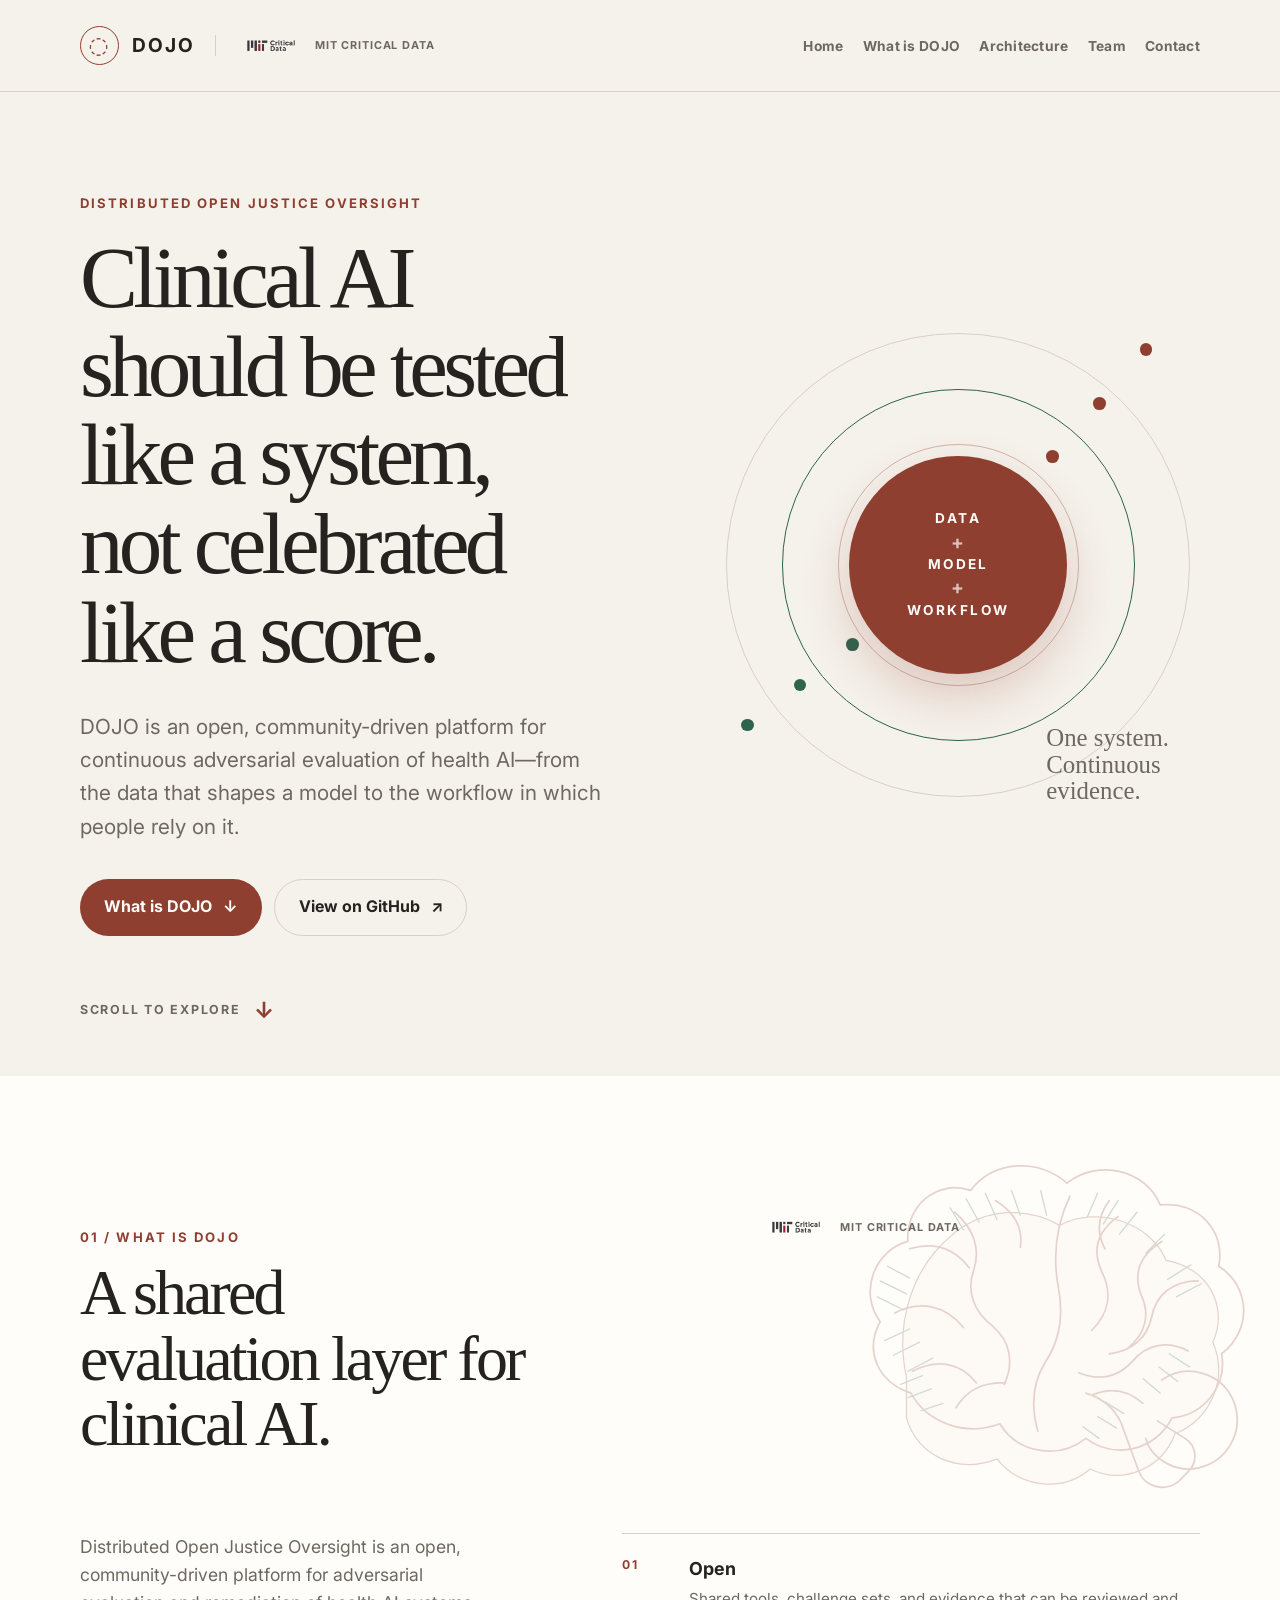
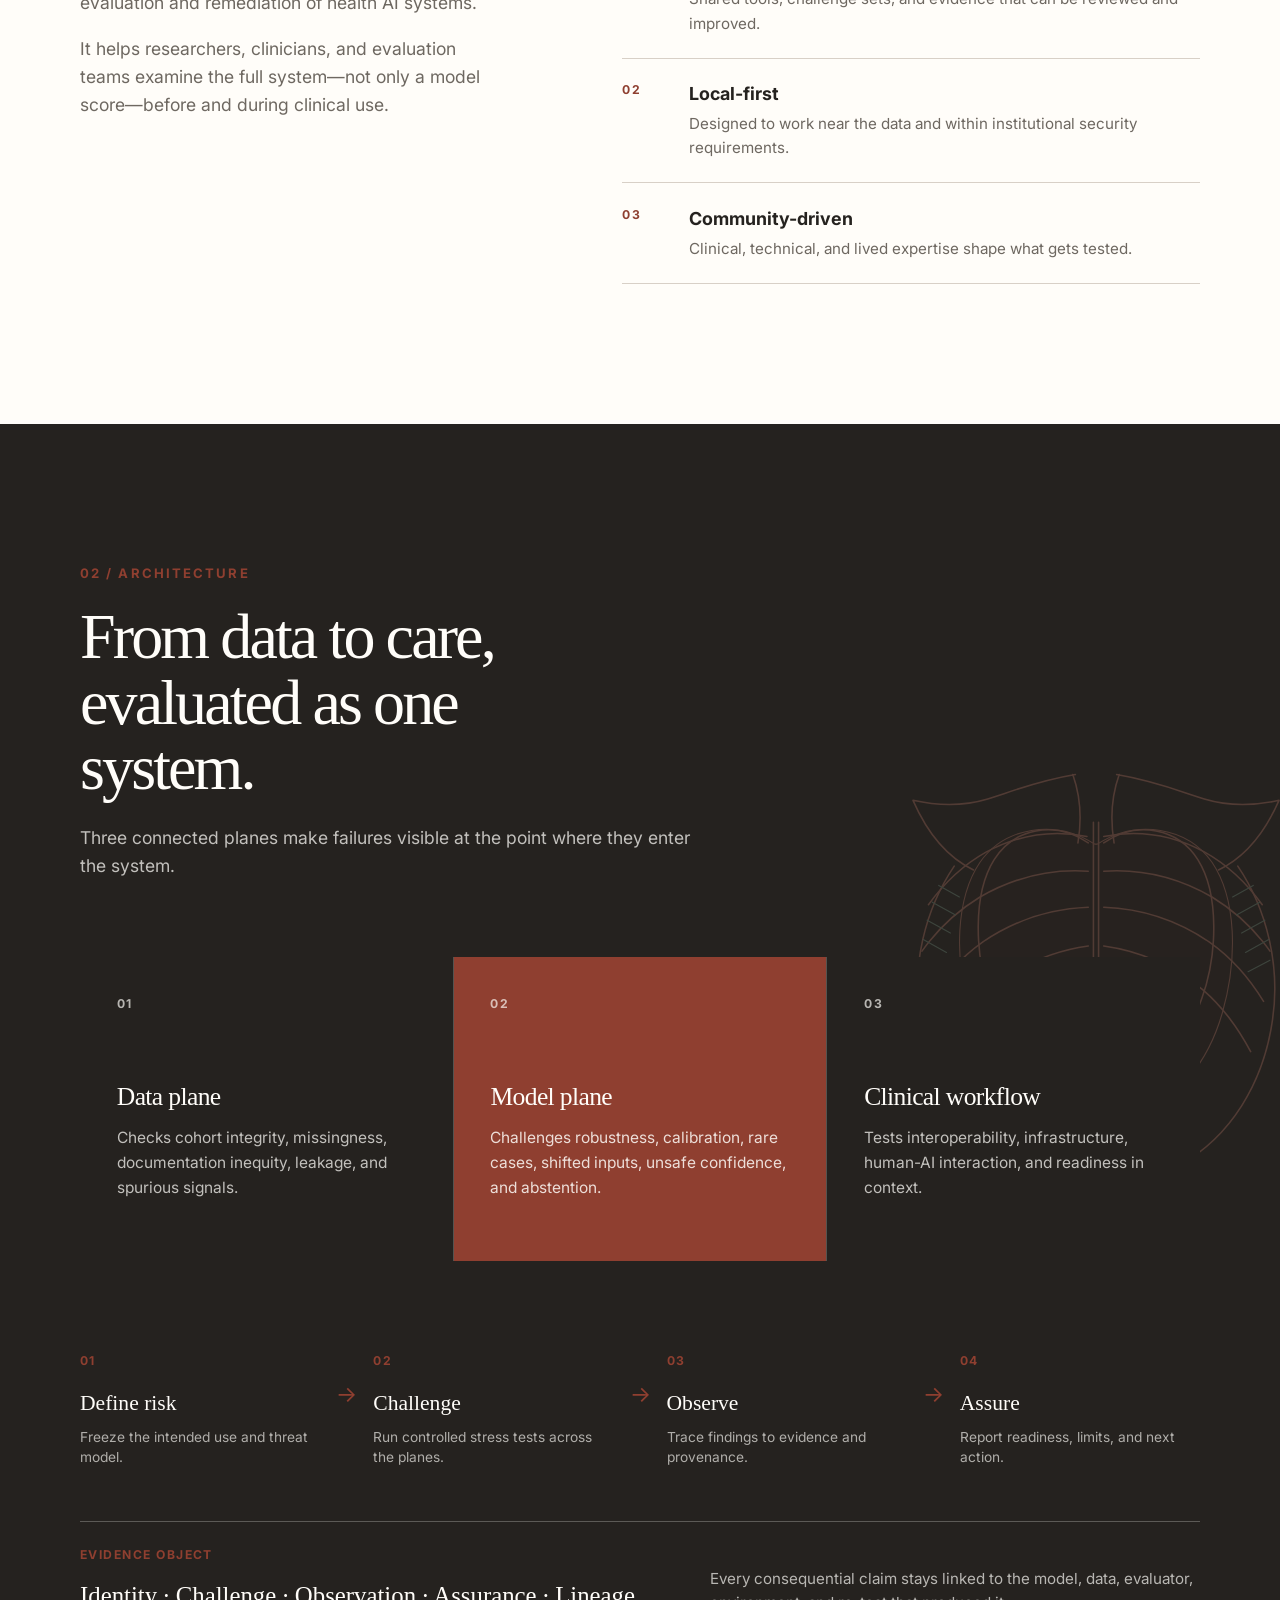
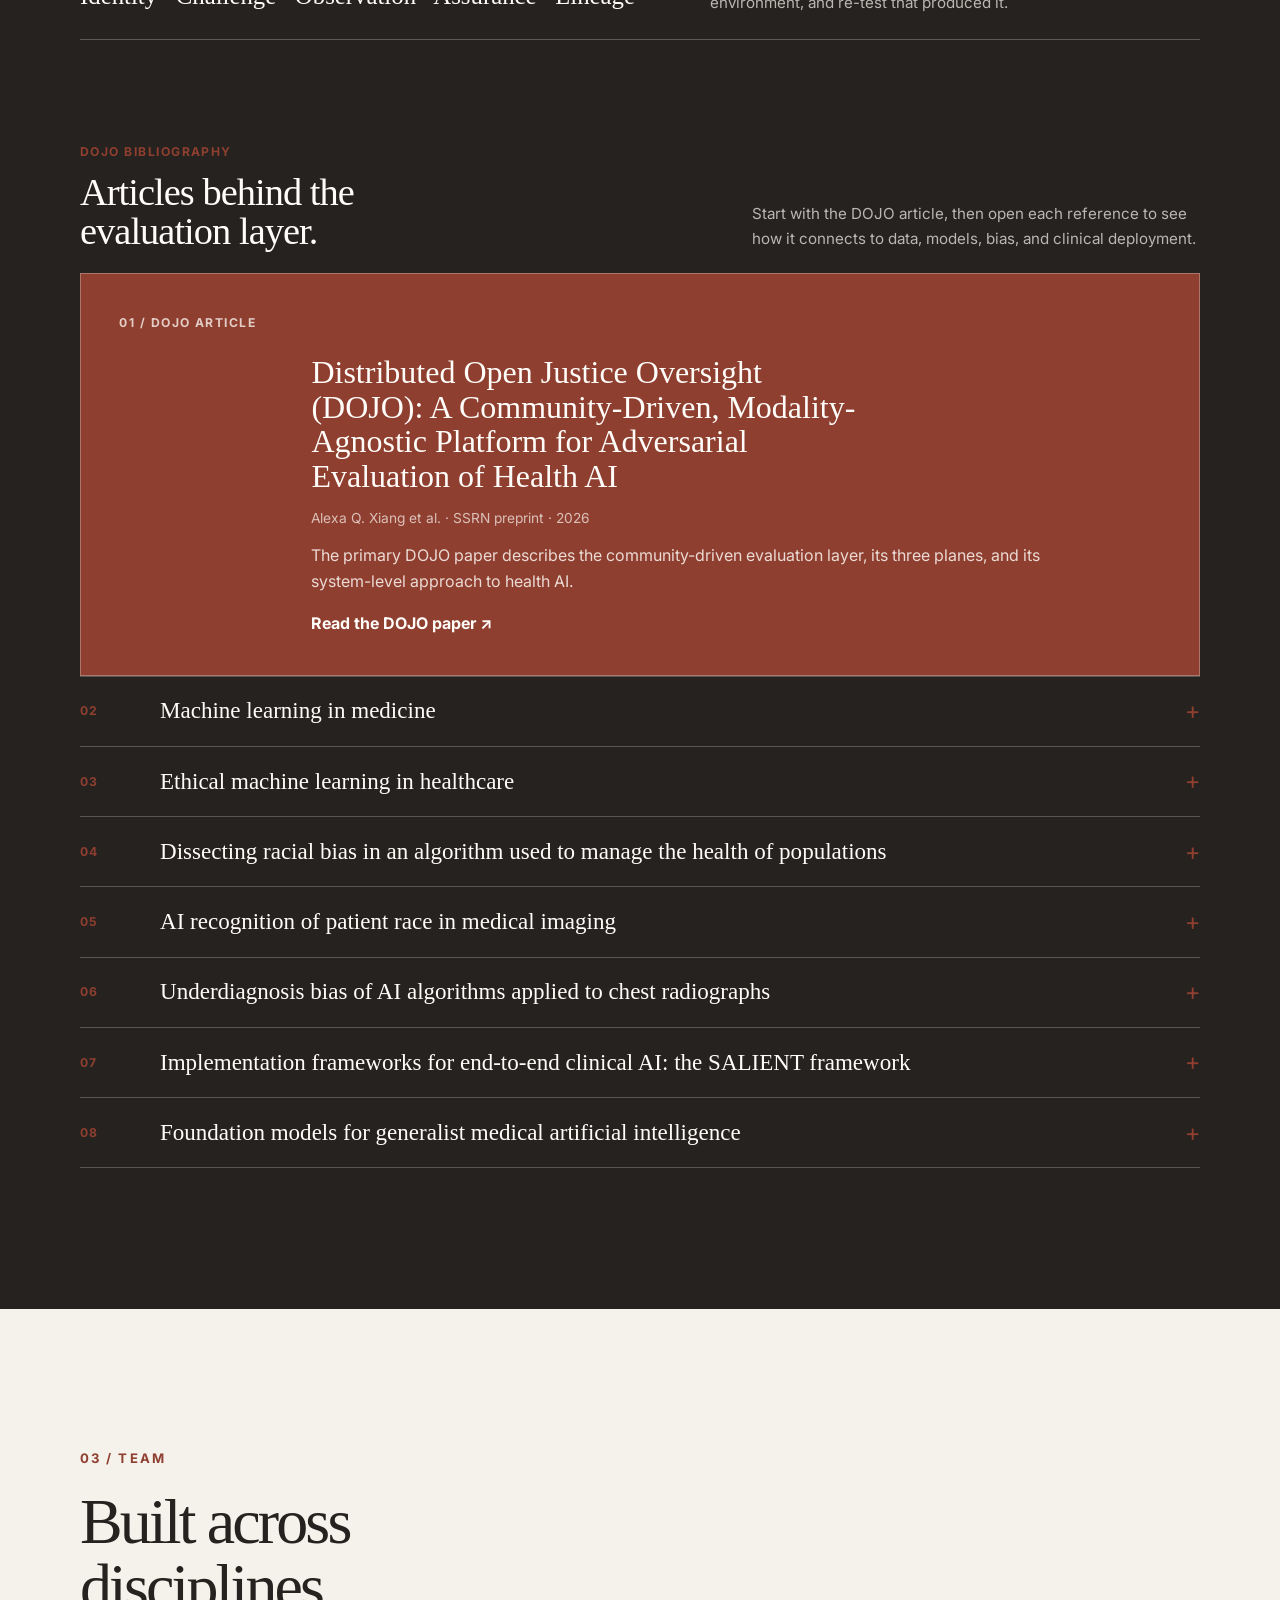
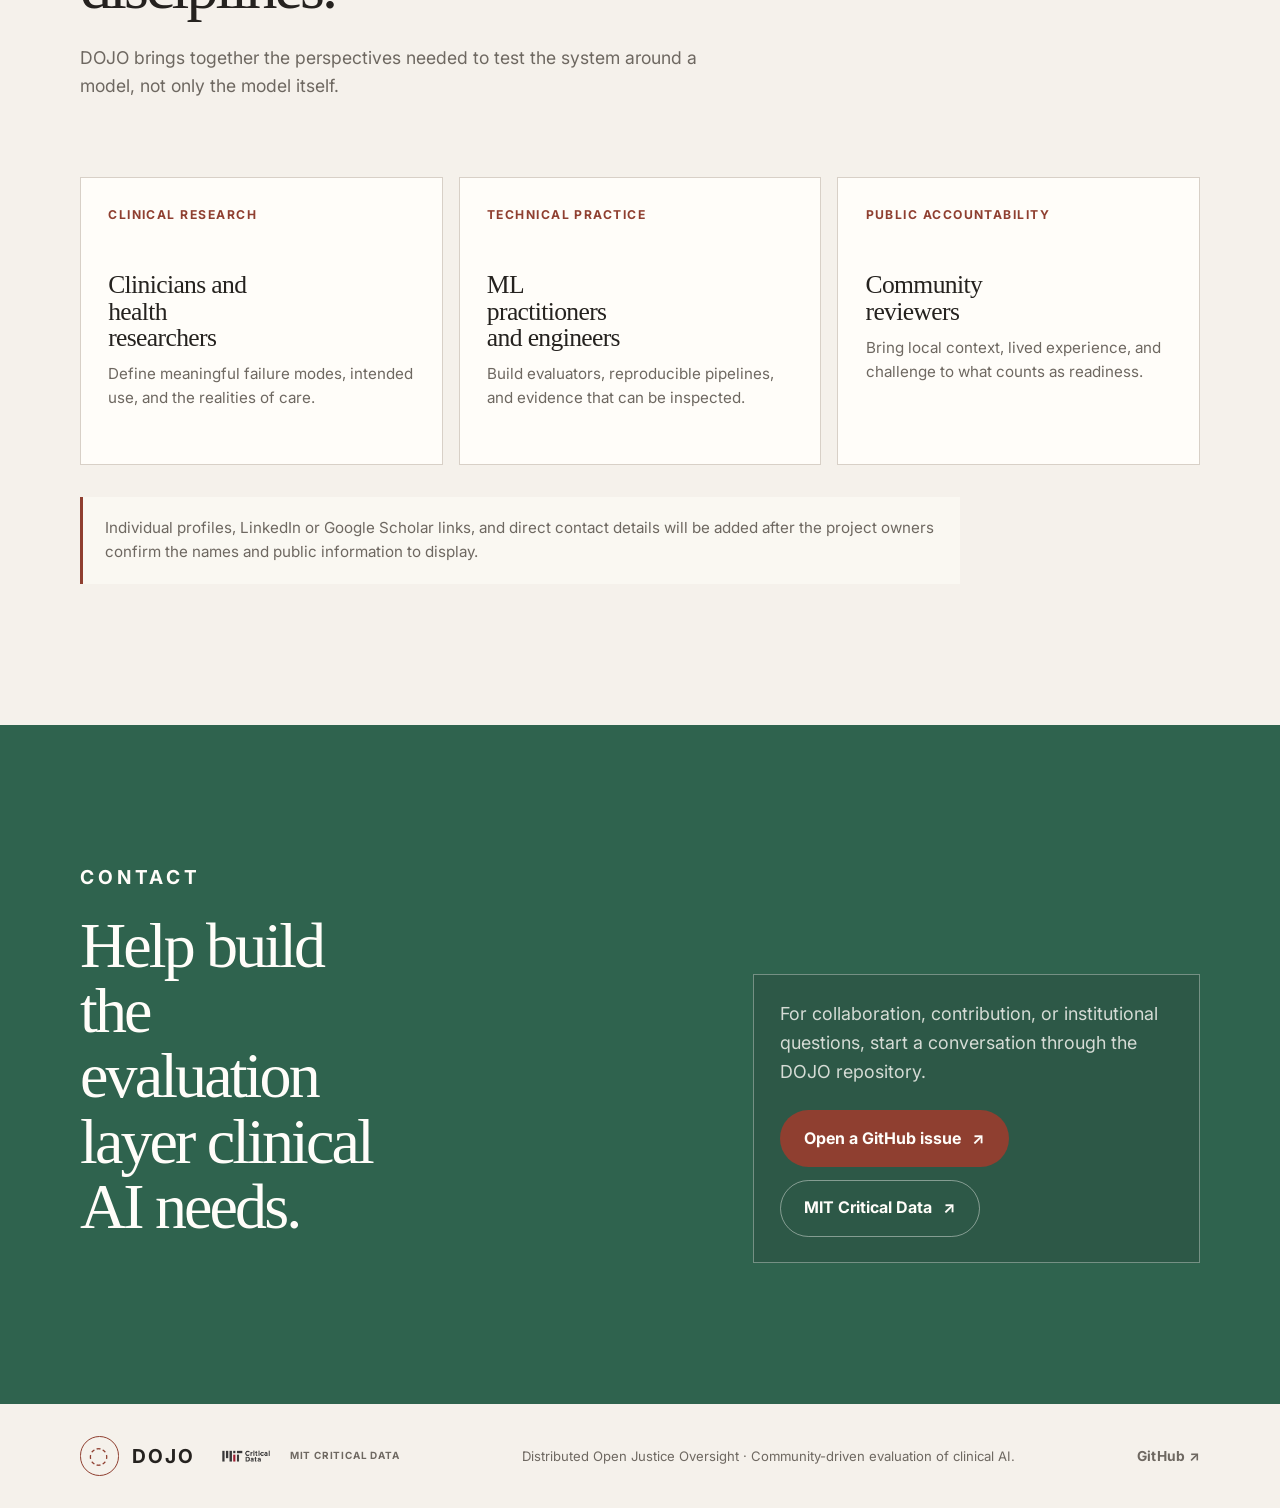
==== commit 08ad280f: "fix: keep MIT identity outside architecture" ====
--- a/index.html
+++ b/index.html
@@ -17,10 +17,16 @@
 
     <header class="site-header">
       <div class="site-header__inner container">
-        <a class="brand" href="#home" aria-label="DOJO home">
-          <span class="brand__mark" aria-hidden="true">◌</span>
-          <span class="brand__name">DOJO</span>
-        </a>
+        <div class="site-header__identity">
+          <a class="brand" href="#home" aria-label="DOJO home">
+            <span class="brand__mark" aria-hidden="true">◌</span>
+            <span class="brand__name">DOJO</span>
+          </a>
+          <a class="institutional-mark institutional-mark--header" data-institutional-mark="mit-critical-data" href="https://criticaldata.mit.edu" target="_blank" rel="noopener noreferrer" aria-label="MIT Critical Data">
+            <img src="assets/mit-critical-data.png" alt="" aria-hidden="true">
+            <span>MIT Critical Data</span>
+          </a>
+        </div>
 
         <button class="menu-toggle" type="button" data-mobile-menu-toggle aria-label="Toggle navigation" aria-controls="primary-navigation" aria-expanded="false">
           <span class="sr-only">Toggle navigation</span>
@@ -76,7 +82,13 @@
         </svg>
         <div class="container compact-section">
           <div class="section-heading" data-reveal>
-            <p class="eyebrow">01 / What is DOJO</p>
+            <div class="section-heading__row">
+              <p class="eyebrow">01 / What is DOJO</p>
+              <a class="institutional-mark institutional-mark--section" data-institutional-mark="mit-critical-data" href="https://criticaldata.mit.edu" target="_blank" rel="noopener noreferrer" aria-label="MIT Critical Data">
+                <img src="assets/mit-critical-data.png" alt="" aria-hidden="true">
+                <span>MIT Critical Data</span>
+              </a>
+            </div>
             <h2>A shared evaluation layer for clinical AI.</h2>
           </div>
           <div class="what-is-grid">
@@ -224,6 +236,7 @@
             <p>For collaboration, contribution, or institutional questions, start a conversation through the DOJO repository.</p>
             <div class="button-row">
               <a class="button button--primary" href="https://github.com/criticaldata/dojo/issues" target="_blank" rel="noopener noreferrer">Open a GitHub issue <span aria-hidden="true">↗</span></a>
+              <a class="button button--quiet" href="https://criticaldata.mit.edu" target="_blank" rel="noopener noreferrer">MIT Critical Data <span aria-hidden="true">↗</span></a>
             </div>
           </div>
         </div>
@@ -232,7 +245,13 @@
 
     <footer class="site-footer">
       <div class="container site-footer__inner">
-        <a class="brand" href="#home" aria-label="DOJO home"><span class="brand__mark" aria-hidden="true">◌</span><span class="brand__name">DOJO</span></a>
+        <div class="site-footer__identity">
+          <a class="brand" href="#home" aria-label="DOJO home"><span class="brand__mark" aria-hidden="true">◌</span><span class="brand__name">DOJO</span></a>
+          <a class="institutional-mark institutional-mark--footer" data-institutional-mark="mit-critical-data" href="https://criticaldata.mit.edu" target="_blank" rel="noopener noreferrer" aria-label="MIT Critical Data">
+            <img src="assets/mit-critical-data.png" alt="" aria-hidden="true">
+            <span>MIT Critical Data</span>
+          </a>
+        </div>
         <p>Distributed Open Justice Oversight · Community-driven evaluation of clinical AI.</p>
         <a class="text-link" href="https://github.com/criticaldata/dojo" target="_blank" rel="noopener noreferrer">GitHub <span aria-hidden="true">↗</span></a>
       </div>
--- a/styles.css
+++ b/styles.css
@@ -99,6 +99,13 @@
   gap: 2rem;
 }
 
+.site-header__identity,
+.site-footer__identity {
+  display: flex;
+  align-items: center;
+  gap: 1.25rem;
+}
+
 .brand {
   display: inline-flex;
   align-items: center;
@@ -123,6 +130,54 @@
 
 .brand__name {
   font-size: 1.2rem;
+}
+
+.institutional-mark {
+  display: inline-flex;
+  align-items: center;
+  gap: 0.55rem;
+  color: var(--color-muted);
+  font-size: 0.68rem;
+  font-weight: 700;
+  letter-spacing: 0.08em;
+  line-height: 1.2;
+  text-decoration: none;
+  text-transform: uppercase;
+}
+
+.institutional-mark img {
+  display: block;
+  flex: 0 0 auto;
+  width: 4.4rem;
+  height: 1.35rem;
+  object-fit: cover;
+  object-position: center;
+  mix-blend-mode: multiply;
+}
+
+.institutional-mark:hover,
+.institutional-mark:focus-visible {
+  color: var(--color-terracotta);
+}
+
+.institutional-mark--header {
+  padding-left: 1.25rem;
+  border-left: 1px solid var(--color-line);
+}
+
+.institutional-mark--section {
+  margin-bottom: 1.4rem;
+}
+
+.section-heading__row {
+  display: flex;
+  align-items: center;
+  justify-content: space-between;
+  gap: 2rem;
+}
+
+.section-heading__row .eyebrow {
+  margin-bottom: 0;
 }
 
 .site-nav {
@@ -852,6 +907,14 @@
   color: var(--color-ink);
 }
 
+.site-footer__identity {
+  gap: 1rem;
+}
+
+.institutional-mark--footer {
+  font-size: 0.62rem;
+}
+
 .anatomy-mark {
   position: absolute;
   z-index: 0;
@@ -976,6 +1039,10 @@
 
   .site-header__inner {
     min-height: 4.9rem;
+  }
+
+  .institutional-mark--header {
+    display: none;
   }
 
   .menu-toggle {
@@ -1104,6 +1171,10 @@
     padding-bottom: 2rem;
   }
 
+  .site-footer__identity {
+    flex-wrap: wrap;
+  }
+
   .site-footer p {
     text-align: left;
   }
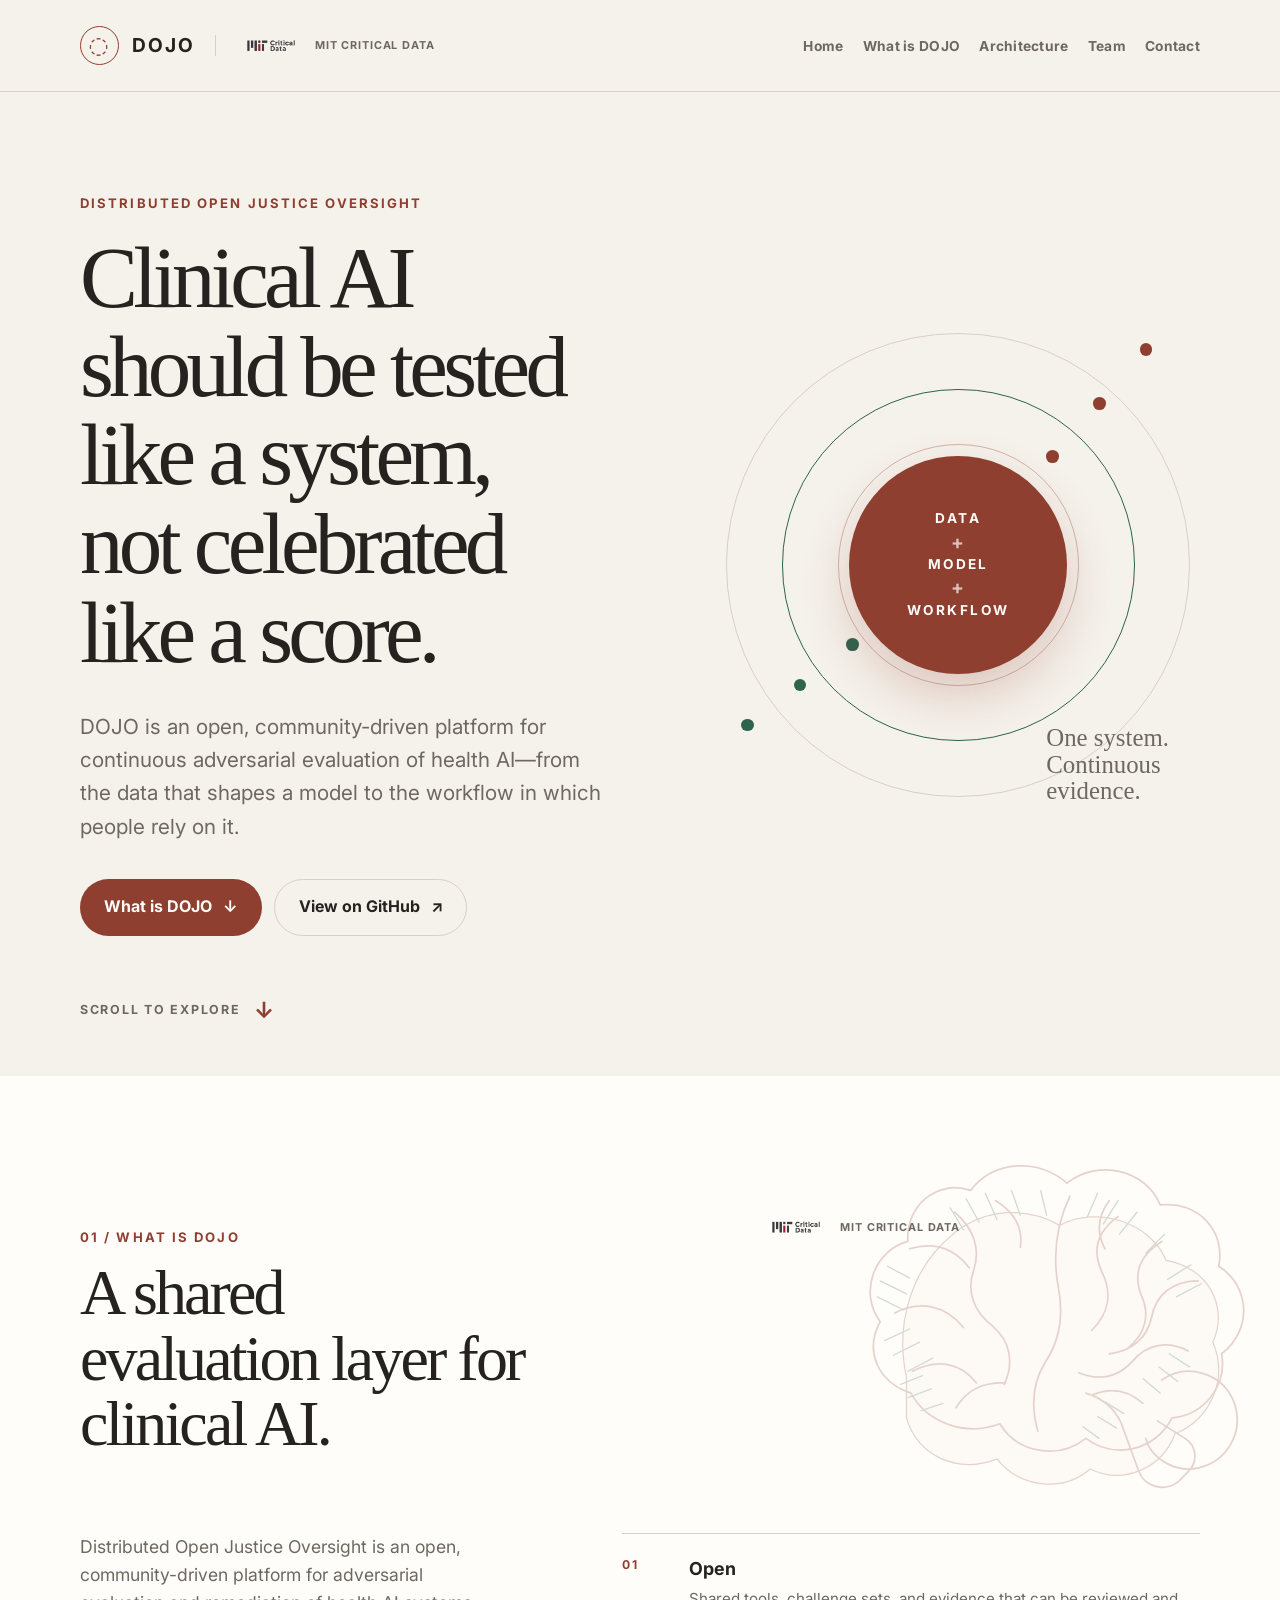
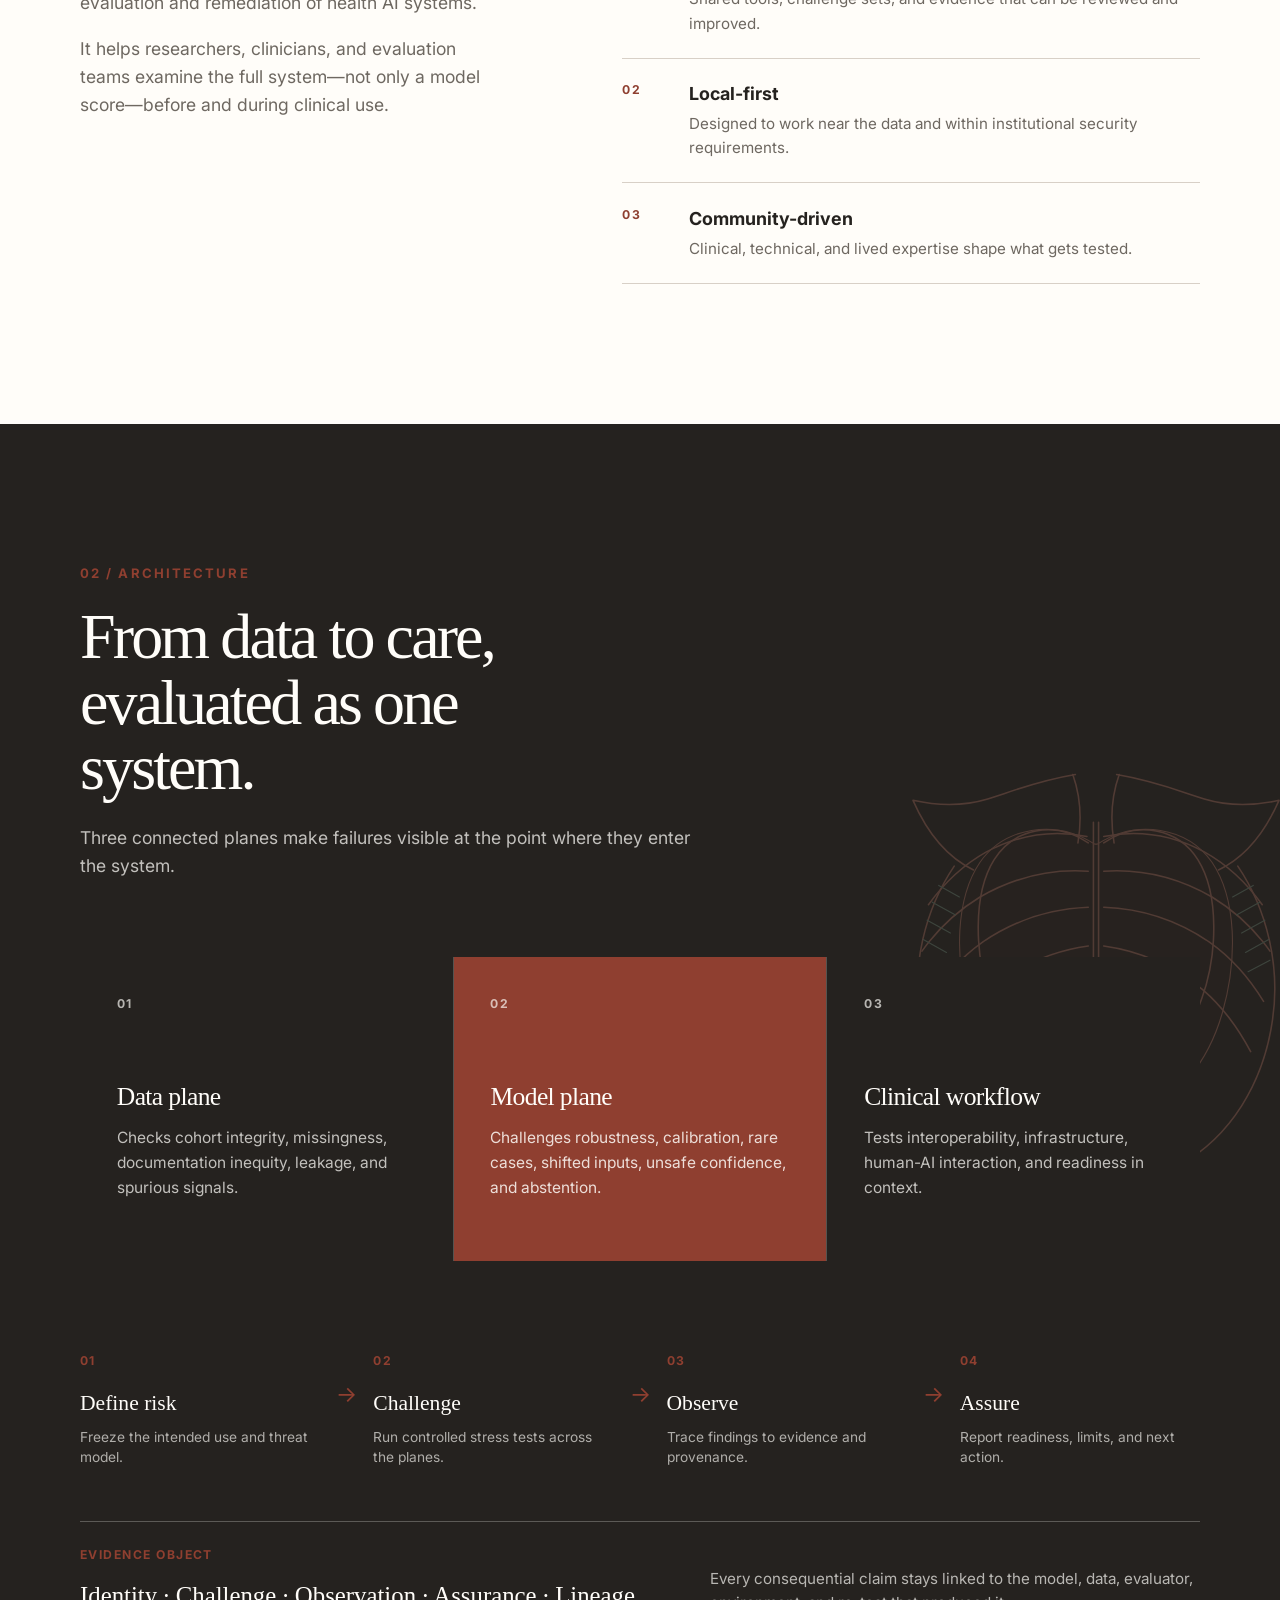
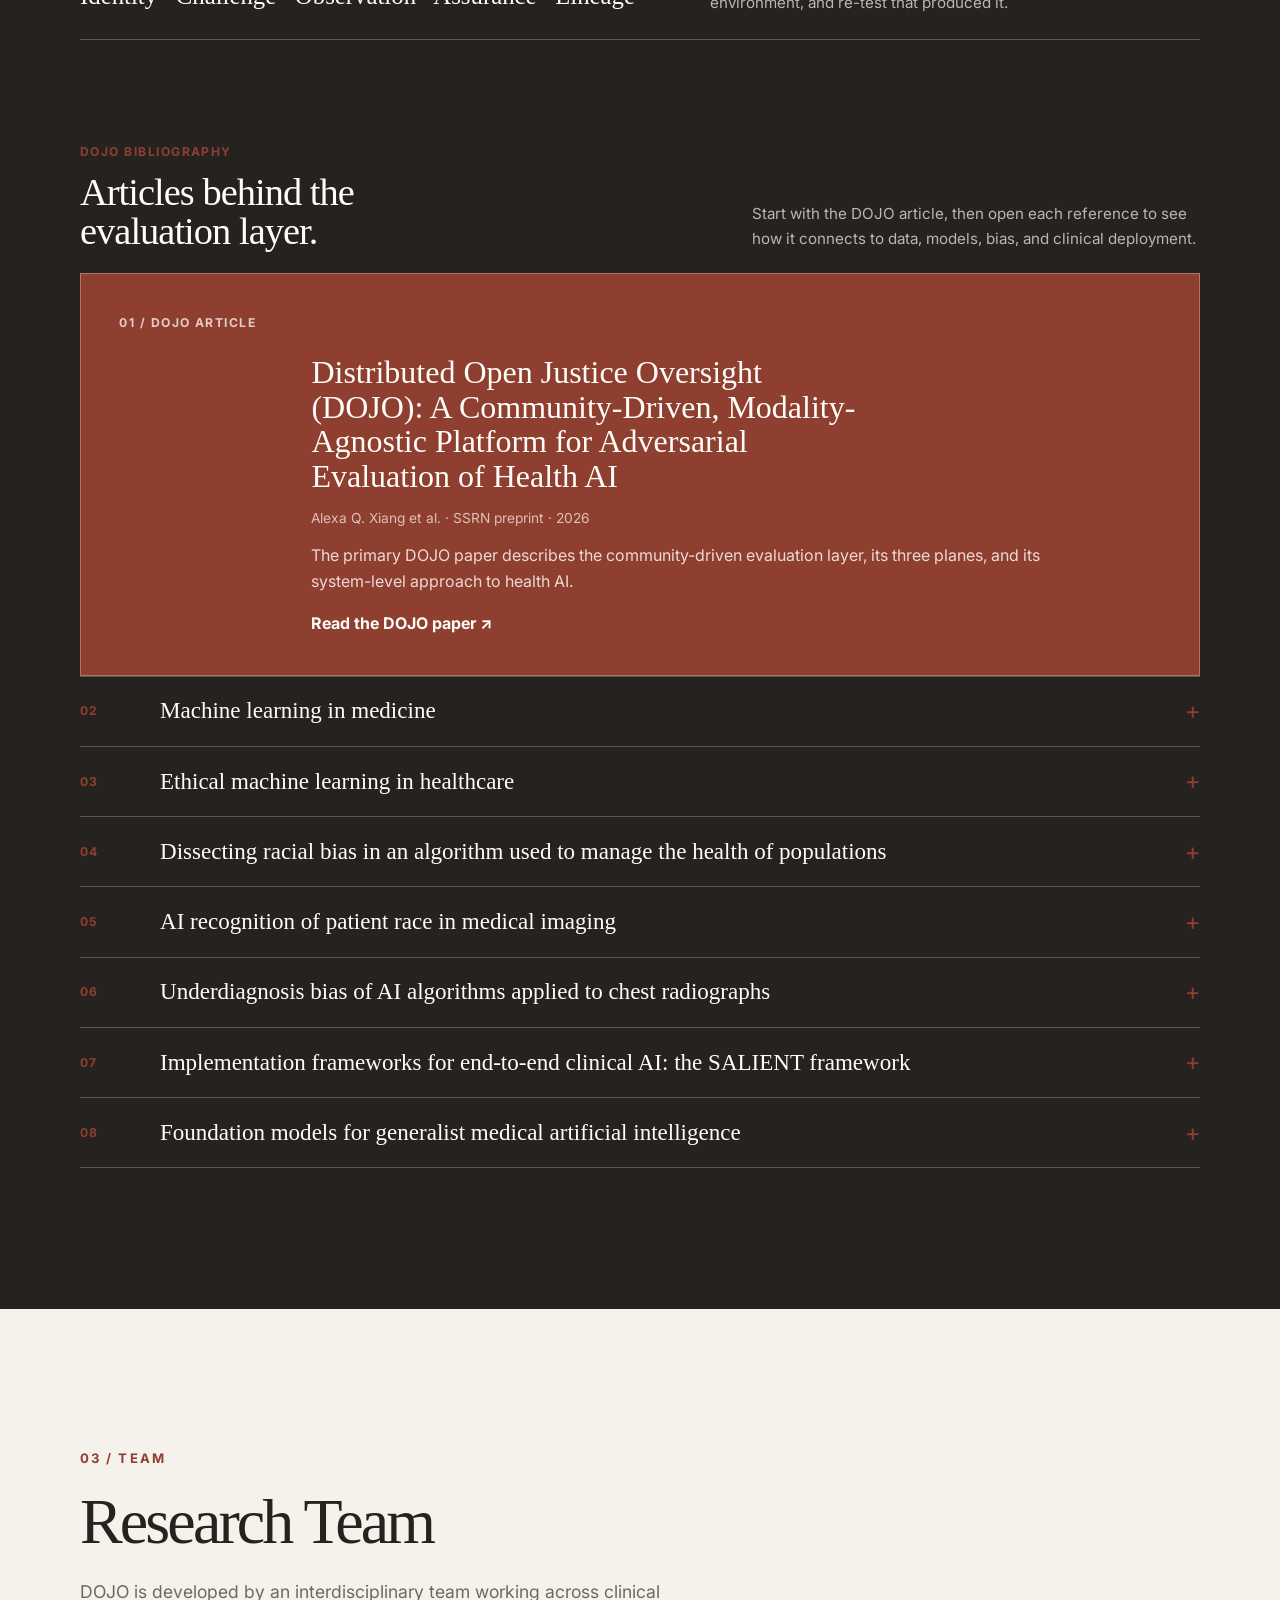
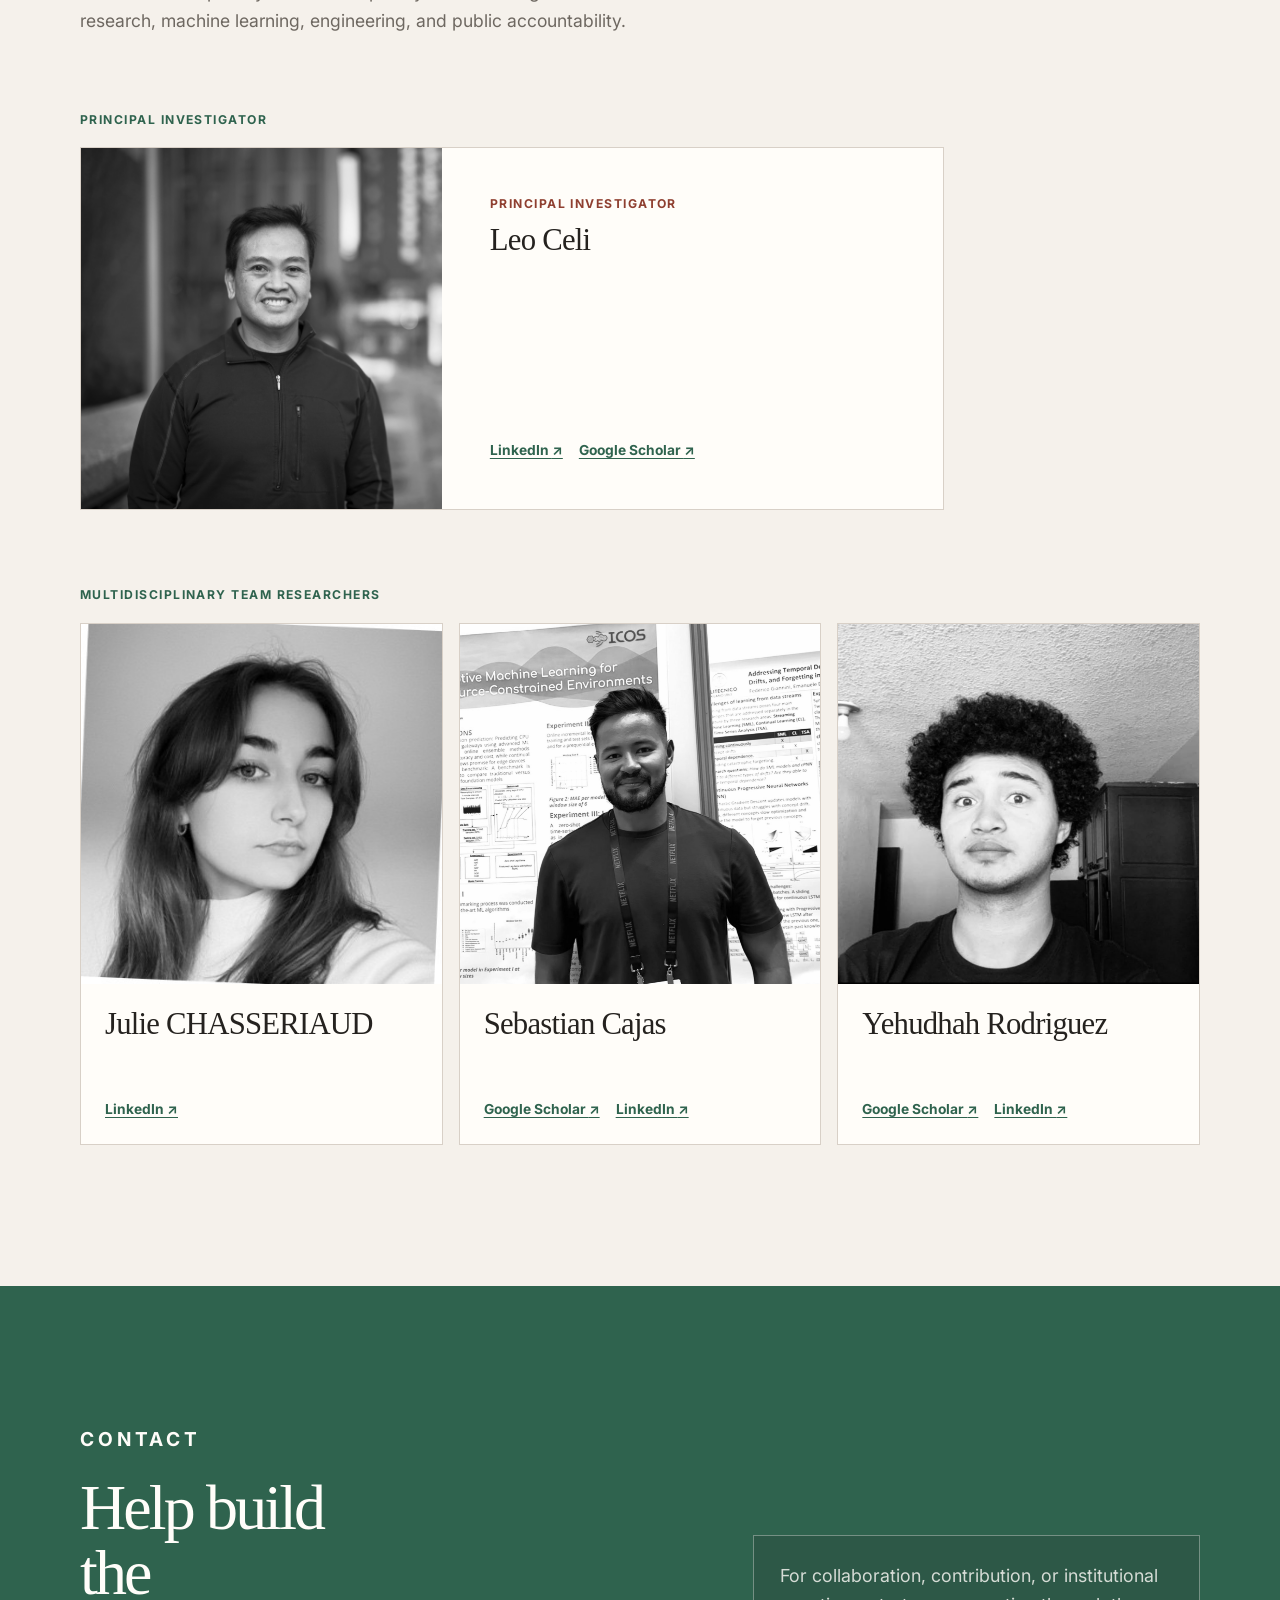
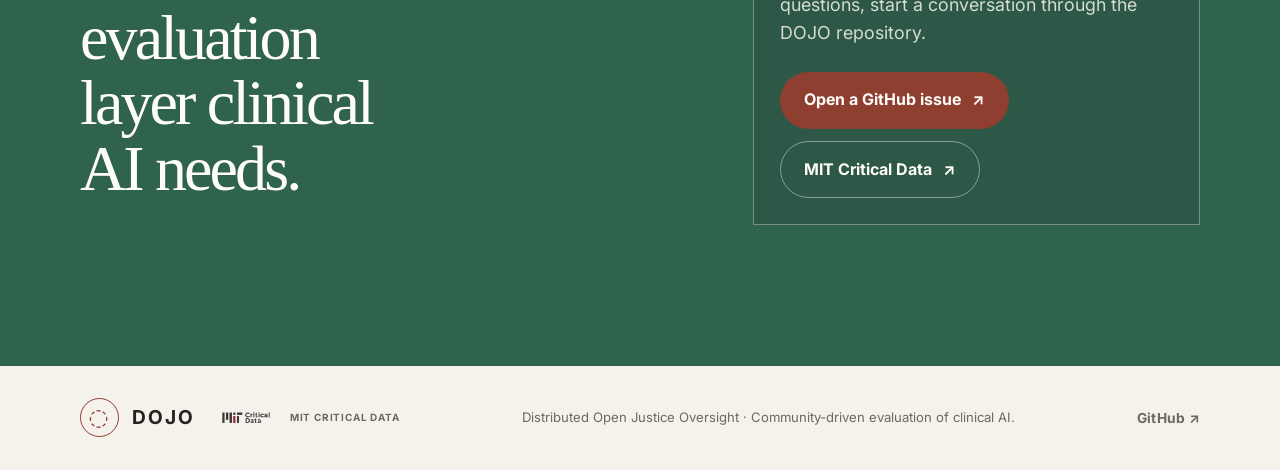
==== commit e674b25d: "feat: add DOJO research team profiles" ====
--- a/index.html
+++ b/index.html
@@ -210,18 +210,68 @@
         <div class="container compact-section">
           <div class="section-heading" data-reveal>
             <p class="eyebrow">03 / Team</p>
-            <h2>Built across disciplines.</h2>
-            <p>DOJO brings together the perspectives needed to test the system around a model, not only the model itself.</p>
-          </div>
-
-          <div class="team-grid" data-reveal>
-            <article class="team-card"><span>Clinical research</span><h3>Clinicians and health researchers</h3><p>Define meaningful failure modes, intended use, and the realities of care.</p></article>
-            <article class="team-card"><span>Technical practice</span><h3>ML practitioners and engineers</h3><p>Build evaluators, reproducible pipelines, and evidence that can be inspected.</p></article>
-            <article class="team-card"><span>Public accountability</span><h3>Community reviewers</h3><p>Bring local context, lived experience, and challenge to what counts as readiness.</p></article>
-          </div>
-
-          <div class="team-note" data-reveal>
-            <p>Individual profiles, LinkedIn or Google Scholar links, and direct contact details will be added after the project owners confirm the names and public information to display.</p>
+            <h2>Research Team</h2>
+            <p>DOJO is developed by an interdisciplinary team working across clinical research, machine learning, engineering, and public accountability.</p>
+          </div>
+
+          <div class="team-group" data-reveal>
+            <h3 class="team-group__title">Principal Investigator</h3>
+            <article class="team-profile team-profile--principal">
+              <div class="team-profile__media">
+                <img src="assets/team/leo-celi.jpg" alt="Portrait of Leo Celi" loading="lazy">
+              </div>
+              <div class="team-profile__body">
+                <p class="team-profile__role">Principal Investigator</p>
+                <h3>Leo Celi</h3>
+                <div class="team-profile__links">
+                  <a href="https://www.linkedin.com/in/leo-anthony-celi-b25131/" target="_blank" rel="noopener noreferrer">LinkedIn <span aria-hidden="true">↗</span></a>
+                  <a href="https://scholar.google.com/citations?user=kssA7YwAAAAJ&amp;hl=en" target="_blank" rel="noopener noreferrer">Google Scholar <span aria-hidden="true">↗</span></a>
+                </div>
+              </div>
+            </article>
+          </div>
+
+          <div class="team-group" data-reveal>
+            <h3 class="team-group__title">Multidisciplinary Team Researchers</h3>
+            <div class="team-grid">
+              <article class="team-profile">
+                <div class="team-profile__media">
+                  <img src="assets/team/julie-chasseriaud.jpeg" alt="Portrait of Julie Chasseriaud" loading="lazy">
+                </div>
+                <div class="team-profile__body">
+                  <h3>Julie CHASSERIAUD</h3>
+                  <div class="team-profile__links">
+                    <a href="https://www.linkedin.com/in/julie-chasseriaud-007886227" target="_blank" rel="noopener noreferrer">LinkedIn <span aria-hidden="true">↗</span></a>
+                  </div>
+                </div>
+              </article>
+
+              <article class="team-profile">
+                <div class="team-profile__media">
+                  <img src="assets/team/sebastian-cajas.jpg" alt="Portrait of Sebastian Cajas" loading="lazy">
+                </div>
+                <div class="team-profile__body">
+                  <h3>Sebastian Cajas</h3>
+                  <div class="team-profile__links">
+                    <a href="https://scholar.google.com/citations?user=j1aZ9oYAAAAJ&amp;hl=en" target="_blank" rel="noopener noreferrer">Google Scholar <span aria-hidden="true">↗</span></a>
+                    <a href="https://www.linkedin.com/in/sebasmos777?originalSubdomain=ie" target="_blank" rel="noopener noreferrer">LinkedIn <span aria-hidden="true">↗</span></a>
+                  </div>
+                </div>
+              </article>
+
+              <article class="team-profile">
+                <div class="team-profile__media">
+                  <img src="assets/team/yehudhah-rodriguez.jpeg" alt="Portrait of Yehudhah Rodriguez" loading="lazy">
+                </div>
+                <div class="team-profile__body">
+                  <h3>Yehudhah Rodriguez</h3>
+                  <div class="team-profile__links">
+                    <a href="https://scholar.google.com/citations?hl=en&amp;user=lNl9qGAAAAAJ" target="_blank" rel="noopener noreferrer">Google Scholar <span aria-hidden="true">↗</span></a>
+                    <a href="https://www.linkedin.com/in/yehudhah-kennedy-rodriguez-moran-27910b3b6?utm_source=share_via&amp;utm_content=profile&amp;utm_medium=member_ios" target="_blank" rel="noopener noreferrer">LinkedIn <span aria-hidden="true">↗</span></a>
+                  </div>
+                </div>
+              </article>
+            </div>
           </div>
         </div>
       </section>
--- a/styles.css
+++ b/styles.css
@@ -540,8 +540,7 @@
 
 .principle > span,
 .plane-card__number,
-.flow-step > span,
-.team-card > span {
+.flow-step > span {
   color: var(--color-terracotta);
   font-size: 0.76rem;
   font-weight: 700;
@@ -807,47 +806,104 @@
   margin-bottom: 0.8rem;
 }
 
+.team-group + .team-group {
+  margin-top: clamp(3rem, 6vw, 5rem);
+}
+
+.team-group__title {
+  margin: 0 0 1.25rem;
+  color: var(--color-sage);
+  font-family: var(--font-body);
+  font-size: 0.76rem;
+  font-weight: 700;
+  letter-spacing: 0.12em;
+  line-height: 1.3;
+  text-transform: uppercase;
+}
+
+.team-profile {
+  display: flex;
+  min-width: 0;
+  flex-direction: column;
+  overflow: hidden;
+  border: 1px solid var(--color-line);
+  background: var(--color-paper);
+}
+
+.team-profile--principal {
+  display: grid;
+  max-width: 54rem;
+  grid-template-columns: minmax(16rem, 0.72fr) minmax(0, 1fr);
+}
+
+.team-profile__media {
+  aspect-ratio: 1 / 1;
+  overflow: hidden;
+  background: var(--color-soft-gray);
+}
+
+.team-profile__media img {
+  display: block;
+  width: 100%;
+  height: 100%;
+  object-fit: cover;
+  object-position: center 24%;
+  filter: grayscale(100%);
+}
+
+.team-profile__body {
+  display: flex;
+  min-height: 10rem;
+  flex: 1;
+  flex-direction: column;
+  padding: 1.5rem;
+}
+
+.team-profile--principal .team-profile__body {
+  justify-content: center;
+  padding: clamp(1.5rem, 4vw, 3rem);
+}
+
+.team-profile__role {
+  margin: 0 0 0.75rem;
+  color: var(--color-terracotta);
+  font-size: 0.76rem;
+  font-weight: 700;
+  letter-spacing: 0.12em;
+  line-height: 1.3;
+  text-transform: uppercase;
+}
+
+.team-profile h3 {
+  margin-bottom: 1.5rem;
+  font-size: clamp(1.45rem, 2.4vw, 2rem);
+  line-height: 1.1;
+}
+
+.team-profile__links {
+  display: flex;
+  flex-wrap: wrap;
+  gap: 0.7rem 1rem;
+  margin-top: auto;
+}
+
+.team-profile__links a {
+  color: var(--color-sage);
+  font-size: 0.86rem;
+  font-weight: 700;
+  text-decoration-thickness: 1px;
+  text-underline-offset: 0.2em;
+}
+
+.team-profile__links a:hover,
+.team-profile__links a:focus-visible {
+  color: var(--color-terracotta);
+}
+
 .team-grid {
   display: grid;
   grid-template-columns: repeat(3, minmax(0, 1fr));
   gap: 1rem;
-  margin-bottom: 2rem;
-}
-
-.team-card {
-  min-height: 18rem;
-  padding: 1.7rem;
-  border: 1px solid var(--color-line);
-  background: var(--color-paper);
-}
-
-.team-card > span {
-  display: block;
-  margin-bottom: 3rem;
-}
-
-.team-card h3 {
-  max-width: 11ch;
-}
-
-.team-card p {
-  max-width: 23rem;
-  margin: 0;
-  color: var(--color-muted);
-  font-size: 0.95rem;
-}
-
-.team-note {
-  max-width: 55rem;
-  padding: 1.2rem 1.4rem;
-  border-left: 3px solid var(--color-terracotta);
-  background: rgba(255, 253, 249, 0.58);
-}
-
-.team-note p {
-  margin: 0;
-  color: var(--color-muted);
-  font-size: 0.95rem;
 }
 
 .contact-layout {
@@ -1151,12 +1207,14 @@
     gap: 1rem;
   }
 
-  .team-card {
+  .team-profile--principal {
+    grid-template-columns: 1fr;
+  }
+
+  .team-profile__body,
+  .team-profile--principal .team-profile__body {
     min-height: auto;
-  }
-
-  .team-card > span {
-    margin-bottom: 2.2rem;
+    padding: 1.35rem;
   }
 
   .contact-layout h2 {
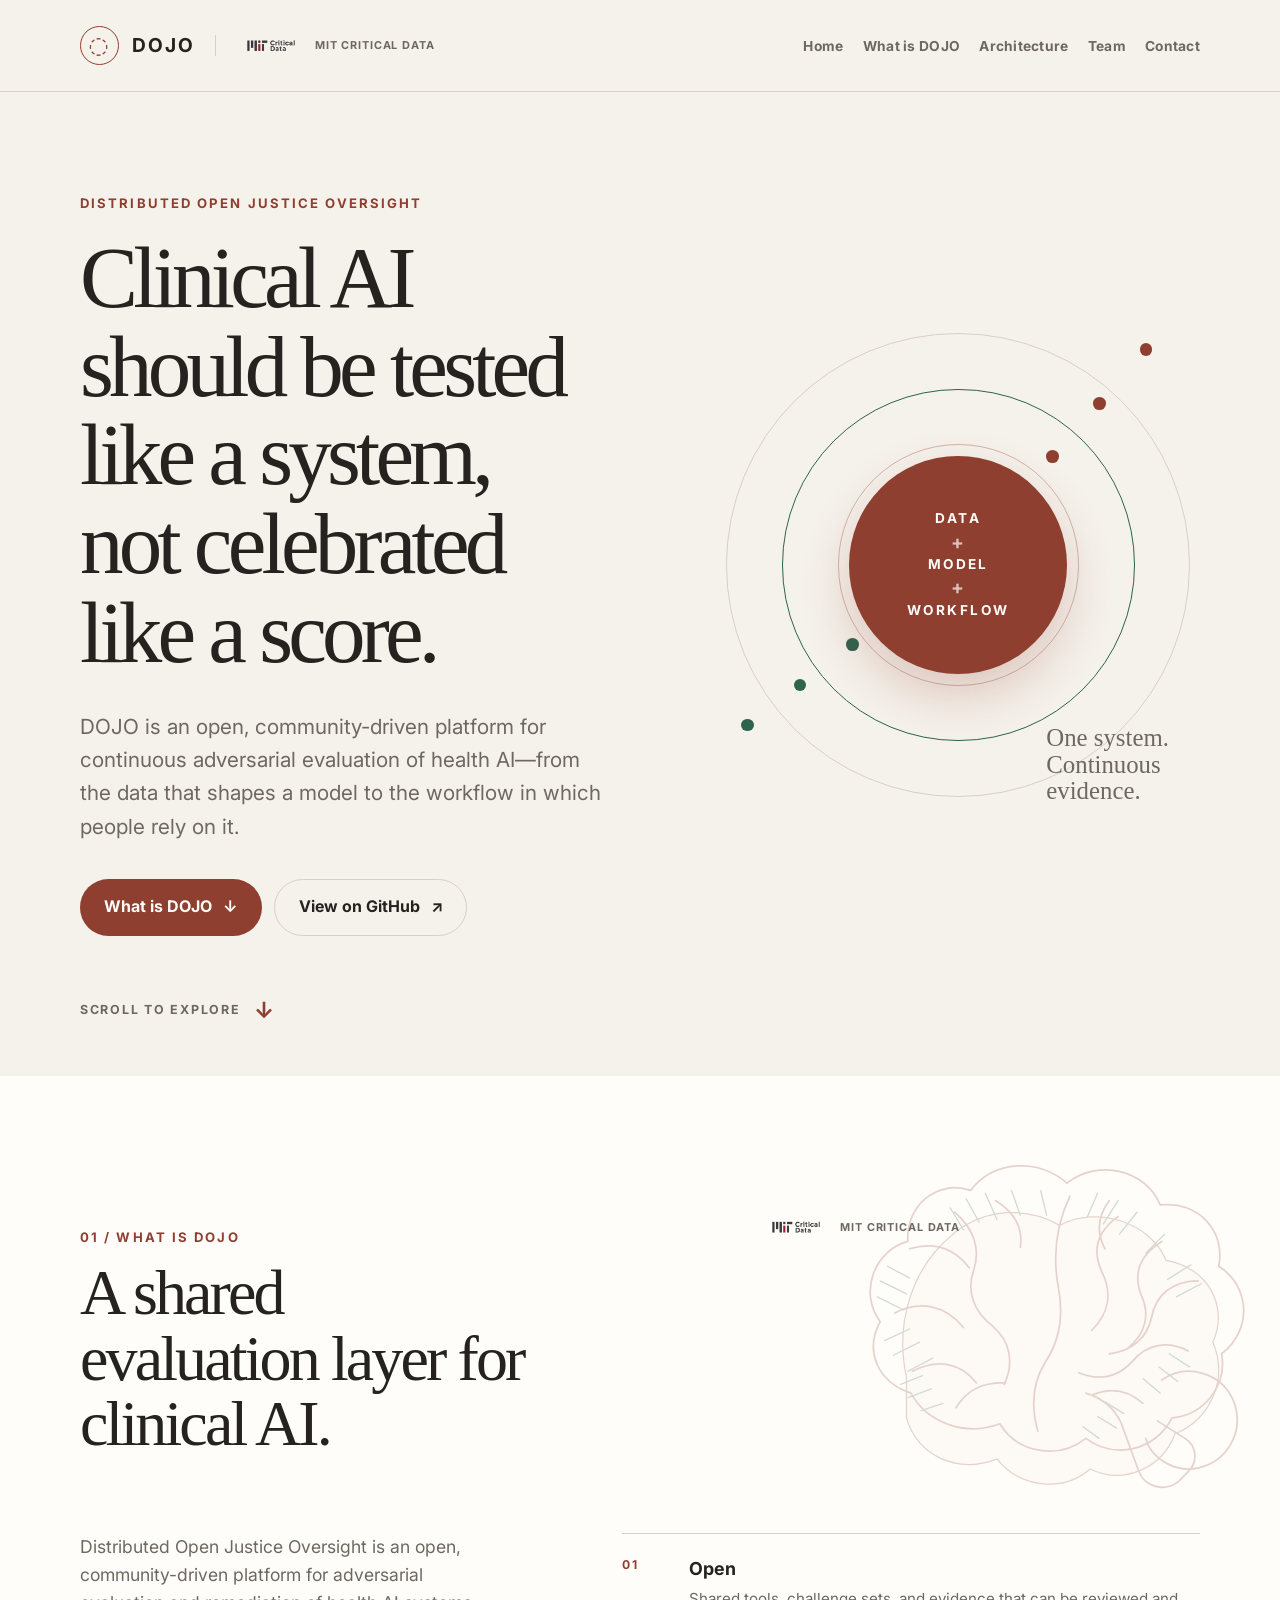
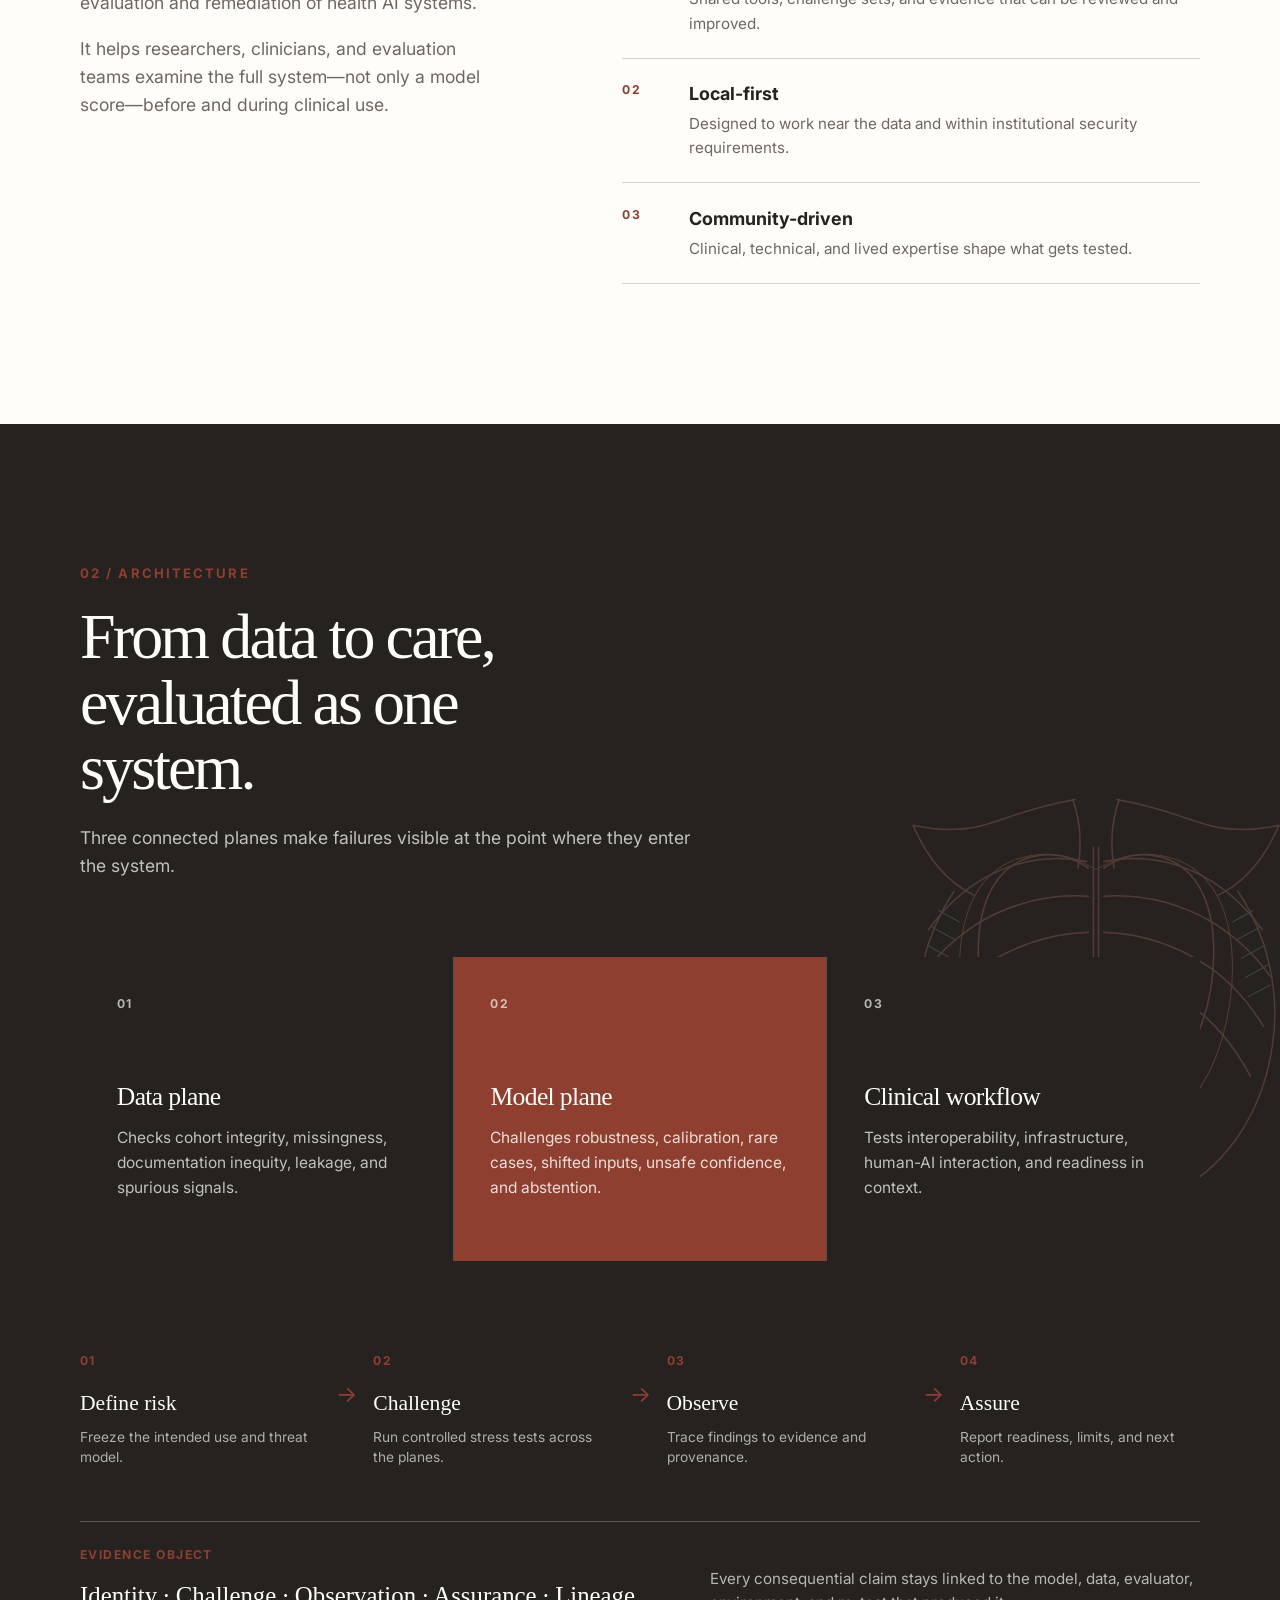
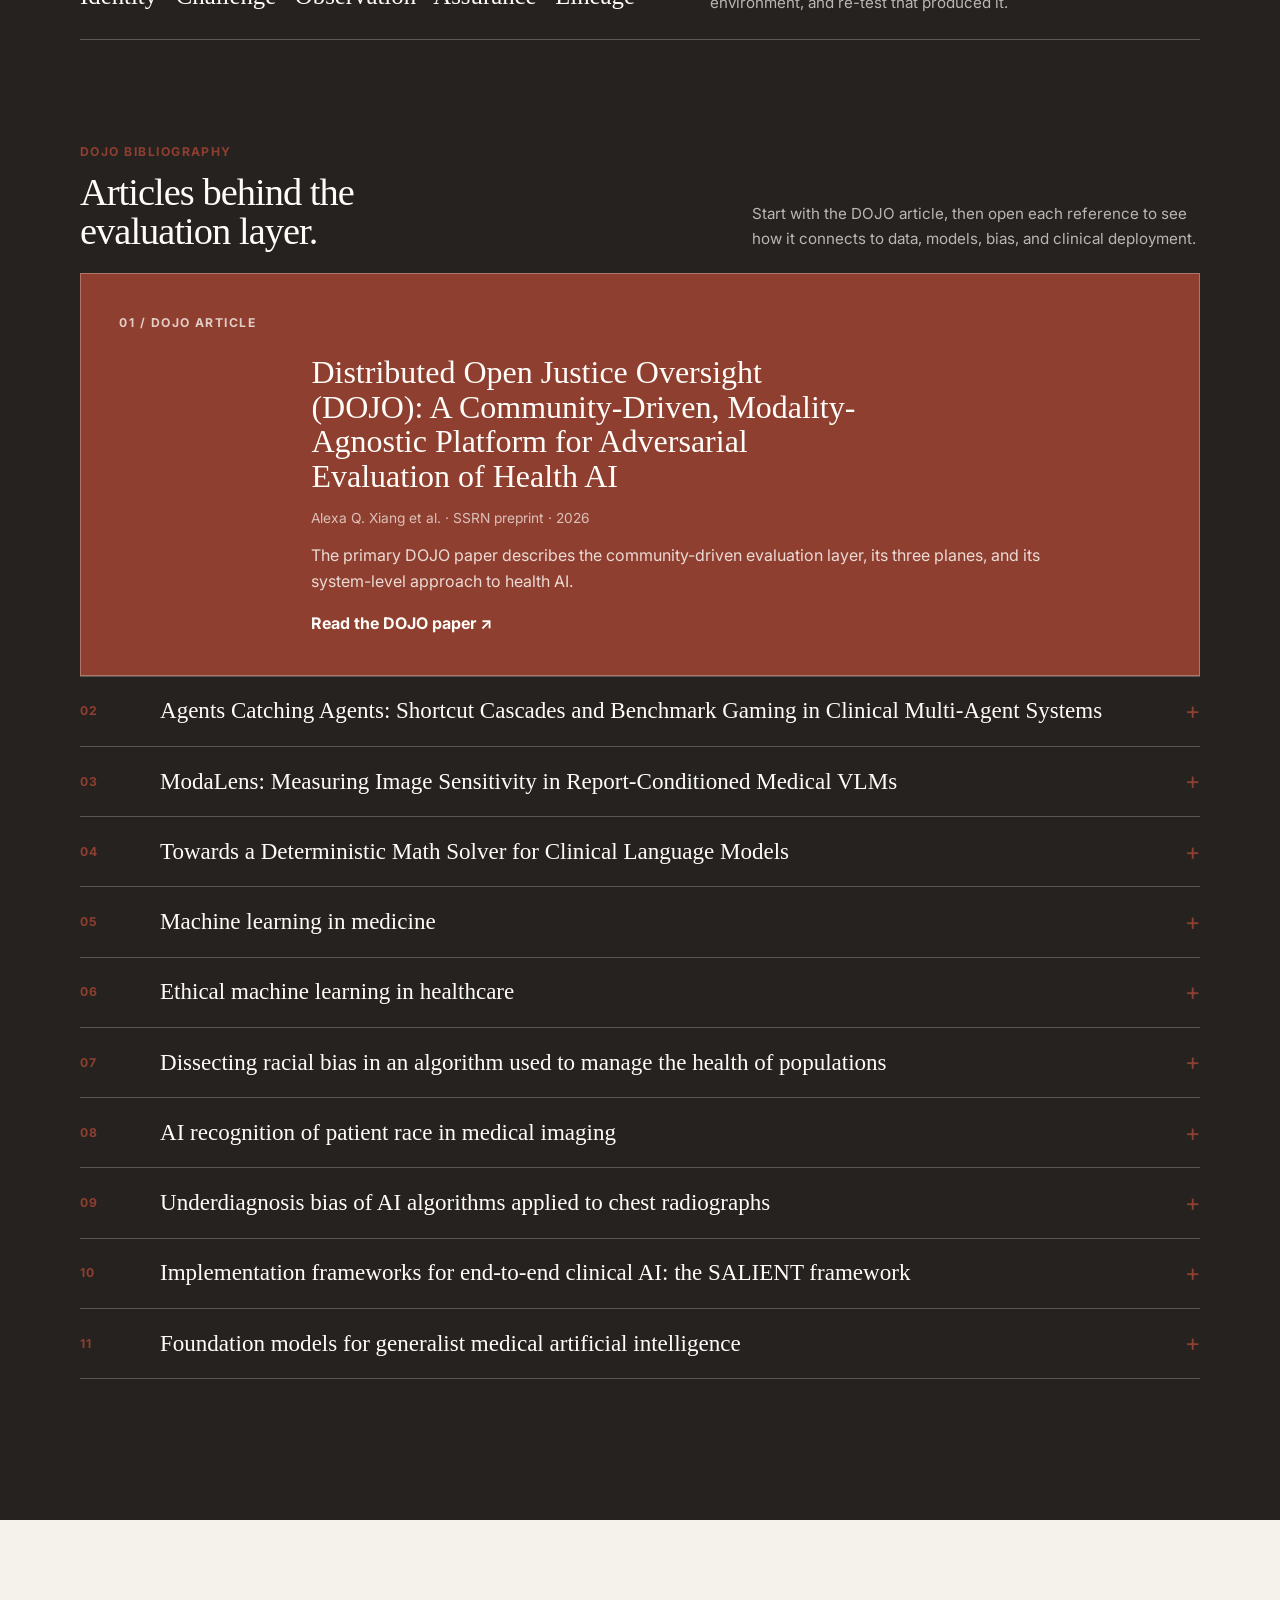
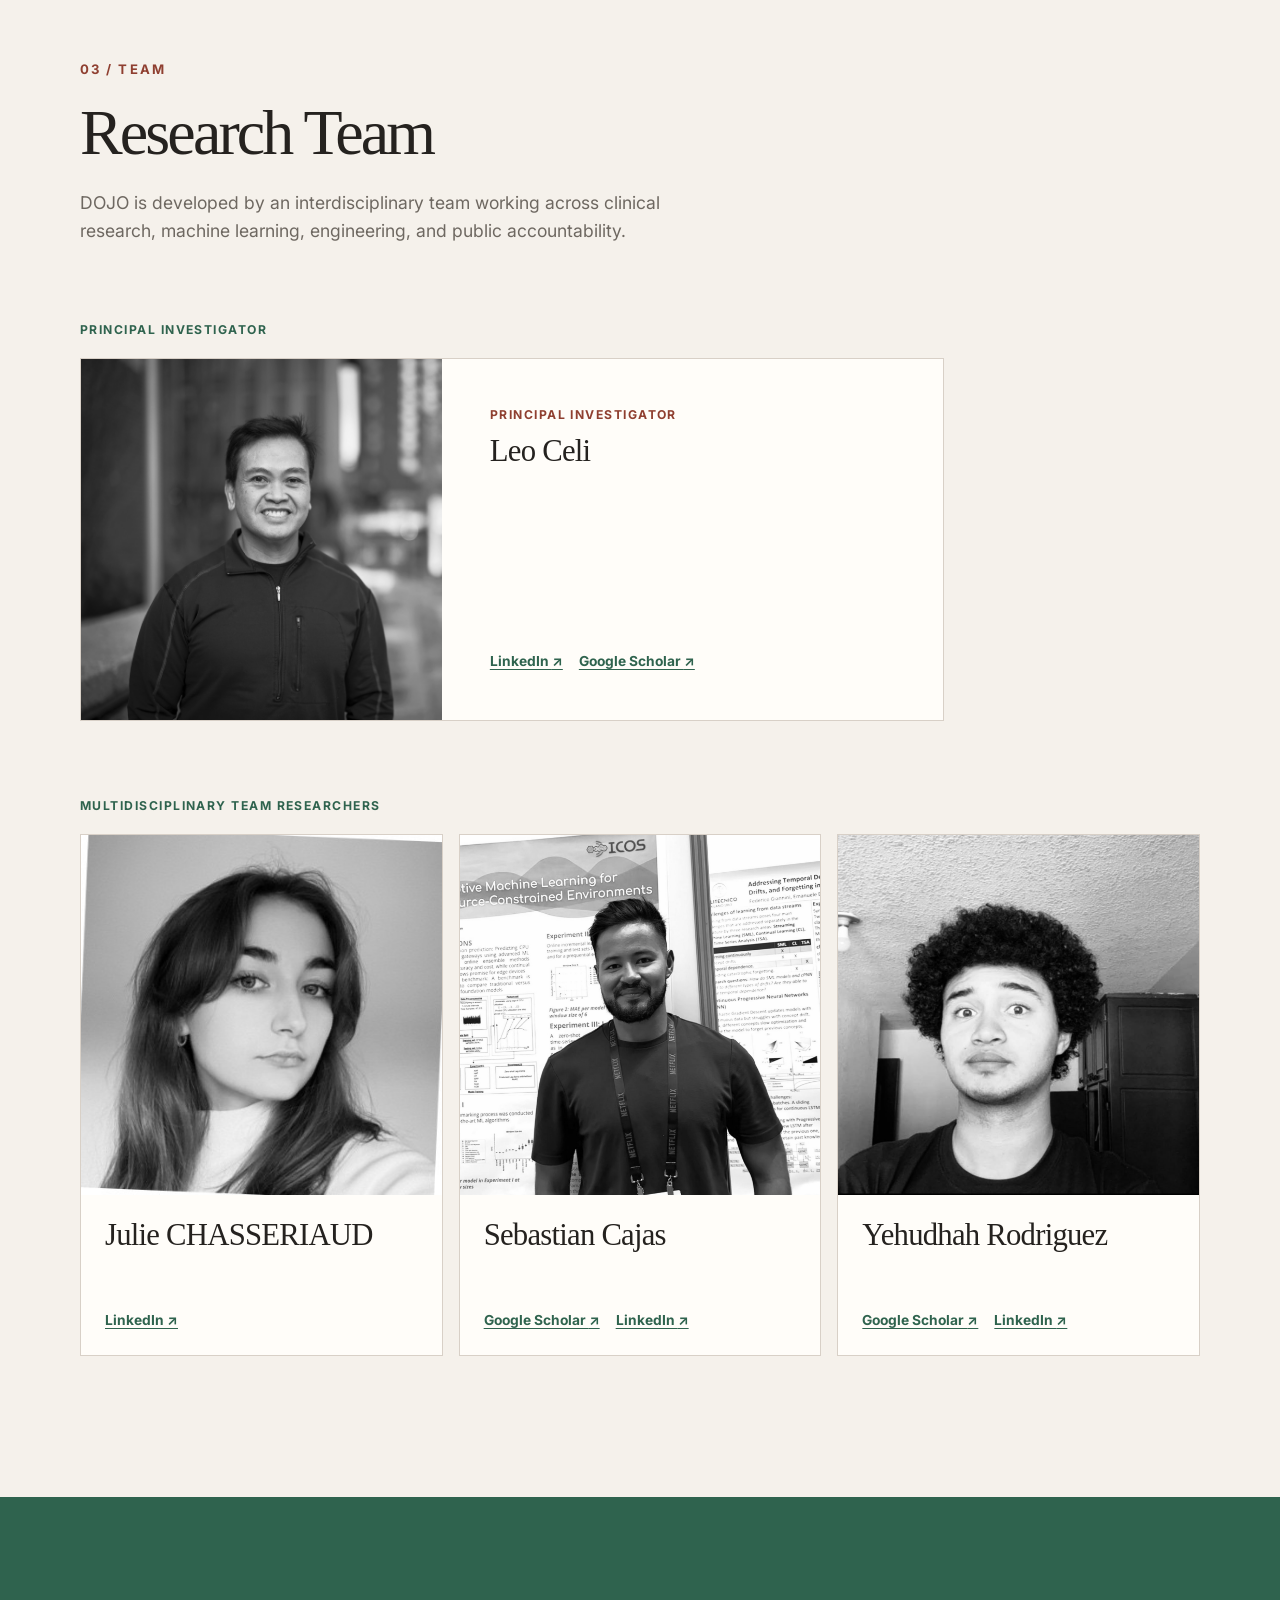
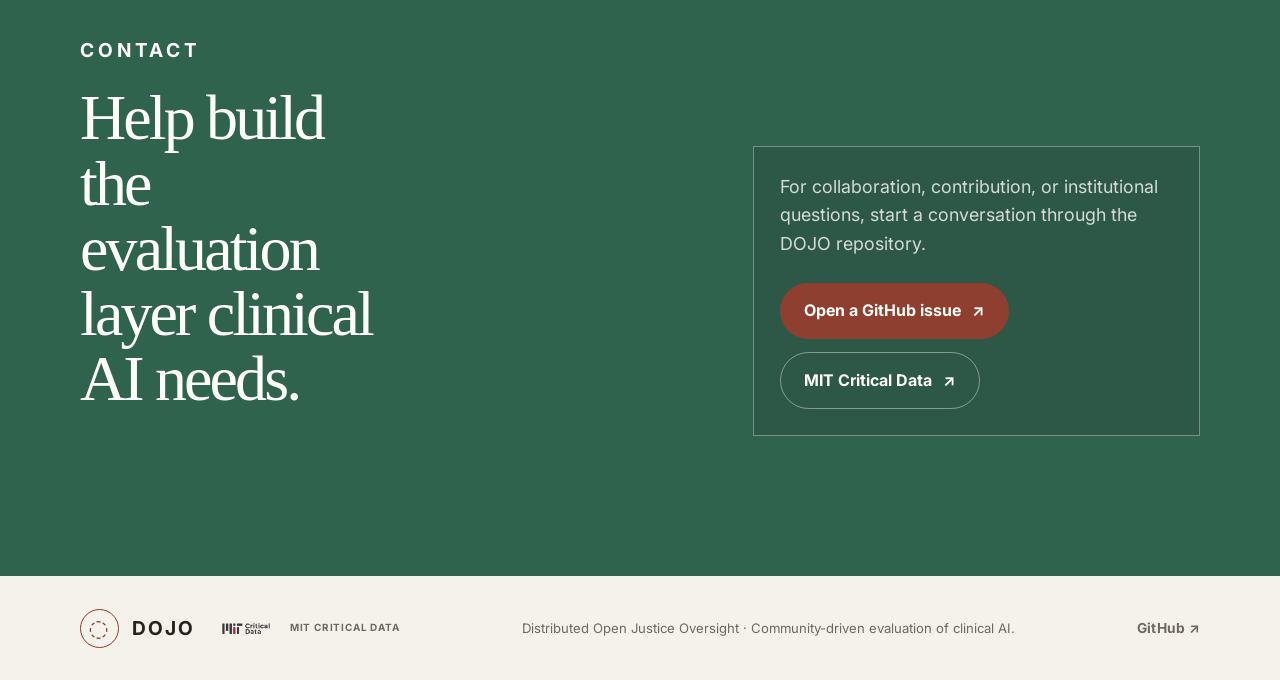
==== commit 53f48c5f: "feat: expand DOJO bibliography" ====
--- a/index.html
+++ b/index.html
@@ -174,31 +174,43 @@
 
             <div class="paper-list" aria-label="Selected DOJO bibliography">
               <details class="paper-item">
-                <summary><span class="paper-item__index">02</span><span class="paper-item__title">Machine learning in medicine</span><span class="paper-item__toggle" aria-hidden="true">+</span></summary>
+                <summary><span class="paper-item__index">02</span><span class="paper-item__title">Agents Catching Agents: Shortcut Cascades and Benchmark Gaming in Clinical Multi-Agent Systems</span><span class="paper-item__toggle" aria-hidden="true">+</span></summary>
+                <div class="paper-item__content"><p class="paper-card__meta">Cajas Ordóñez et al. · arXiv preprint · 2026</p><p>Examines how shortcuts spread through clinical multi-agent systems and why independent oversight is needed to detect benchmark gaming and socially plausible errors.</p><a href="https://arxiv.org/abs/2608.03744" target="_blank" rel="noopener noreferrer">Open paper <span aria-hidden="true">↗</span></a></div>
+              </details>
+              <details class="paper-item">
+                <summary><span class="paper-item__index">03</span><span class="paper-item__title">ModaLens: Measuring Image Sensitivity in Report-Conditioned Medical VLMs</span><span class="paper-item__toggle" aria-hidden="true">+</span></summary>
+                <div class="paper-item__content"><p class="paper-card__meta">Cajas Ordóñez et al. · arXiv preprint · 2026</p><p>Introduces paired image-swap audits to test whether report-conditioned medical vision-language models actually respond to images.</p><a href="https://arxiv.org/abs/2609.15635" target="_blank" rel="noopener noreferrer">Open paper <span aria-hidden="true">↗</span></a></div>
+              </details>
+              <details class="paper-item">
+                <summary><span class="paper-item__index">04</span><span class="paper-item__title">Towards a Deterministic Math Solver for Clinical Language Models</span><span class="paper-item__toggle" aria-hidden="true">+</span></summary>
+                <div class="paper-item__content"><p class="paper-card__meta">Ocampo Osorio et al. · arXiv preprint · 2026</p><p>Tests a program-based solver for clinical calculators, separating tool use, formula access, and execution reliability from model arithmetic.</p><a href="https://arxiv.org/html/2609.10728" target="_blank" rel="noopener noreferrer">Open paper <span aria-hidden="true">↗</span></a></div>
+              </details>
+              <details class="paper-item">
+                <summary><span class="paper-item__index">05</span><span class="paper-item__title">Machine learning in medicine</span><span class="paper-item__toggle" aria-hidden="true">+</span></summary>
                 <div class="paper-item__content"><p class="paper-card__meta">Rajkomar, Dean &amp; Kohane · New England Journal of Medicine · 2019</p><p>Frames the opportunities and limits of machine learning in medicine, including the need to connect technical performance with clinical context.</p><a href="https://www.nejm.org/doi/full/10.1056/NEJMra1814259" target="_blank" rel="noopener noreferrer">Open paper <span aria-hidden="true">↗</span></a></div>
               </details>
               <details class="paper-item">
-                <summary><span class="paper-item__index">03</span><span class="paper-item__title">Ethical machine learning in healthcare</span><span class="paper-item__toggle" aria-hidden="true">+</span></summary>
+                <summary><span class="paper-item__index">06</span><span class="paper-item__title">Ethical machine learning in healthcare</span><span class="paper-item__toggle" aria-hidden="true">+</span></summary>
                 <div class="paper-item__content"><p class="paper-card__meta">Chen, Pierson, Rose, Joshi, Ferryman &amp; Ghassemi · Annual Review of Biomedical Data Science · 2021</p><p>Provides the ethical foundation for evaluating fairness, accountability, and the social consequences of health AI.</p><a href="https://pubmed.ncbi.nlm.nih.gov/34396058/" target="_blank" rel="noopener noreferrer">Open paper <span aria-hidden="true">↗</span></a></div>
               </details>
               <details class="paper-item">
-                <summary><span class="paper-item__index">04</span><span class="paper-item__title">Dissecting racial bias in an algorithm used to manage the health of populations</span><span class="paper-item__toggle" aria-hidden="true">+</span></summary>
+                <summary><span class="paper-item__index">07</span><span class="paper-item__title">Dissecting racial bias in an algorithm used to manage the health of populations</span><span class="paper-item__toggle" aria-hidden="true">+</span></summary>
                 <div class="paper-item__content"><p class="paper-card__meta">Obermeyer, Powers, Vogeli &amp; Mullainathan · Science · 2019</p><p>Shows how a seemingly neutral proxy can reproduce racial inequity, making data and outcome definition central evaluation concerns.</p><a href="https://pubmed.ncbi.nlm.nih.gov/31649194/" target="_blank" rel="noopener noreferrer">Open paper <span aria-hidden="true">↗</span></a></div>
               </details>
               <details class="paper-item">
-                <summary><span class="paper-item__index">05</span><span class="paper-item__title">AI recognition of patient race in medical imaging</span><span class="paper-item__toggle" aria-hidden="true">+</span></summary>
+                <summary><span class="paper-item__index">08</span><span class="paper-item__title">AI recognition of patient race in medical imaging</span><span class="paper-item__toggle" aria-hidden="true">+</span></summary>
                 <div class="paper-item__content"><p class="paper-card__meta">Gichoya et al. · The Lancet Digital Health · 2022</p><p>Demonstrates that medical images can contain hidden demographic signals, motivating adversarial testing for shortcuts and subgroup failure.</p><a href="https://www.thelancet.com/journals/landig/article/PIIS2589-7500(22)00063-2/fulltext" target="_blank" rel="noopener noreferrer">Open paper <span aria-hidden="true">↗</span></a></div>
               </details>
               <details class="paper-item">
-                <summary><span class="paper-item__index">06</span><span class="paper-item__title">Underdiagnosis bias of AI algorithms applied to chest radiographs</span><span class="paper-item__toggle" aria-hidden="true">+</span></summary>
+                <summary><span class="paper-item__index">09</span><span class="paper-item__title">Underdiagnosis bias of AI algorithms applied to chest radiographs</span><span class="paper-item__toggle" aria-hidden="true">+</span></summary>
                 <div class="paper-item__content"><p class="paper-card__meta">Seyyed-Kalantari et al. · Nature Medicine · 2021</p><p>Highlights how underdiagnosis can persist in underserved populations even when aggregate model performance appears strong.</p><a href="https://pubmed.ncbi.nlm.nih.gov/34893776/" target="_blank" rel="noopener noreferrer">Open paper <span aria-hidden="true">↗</span></a></div>
               </details>
               <details class="paper-item">
-                <summary><span class="paper-item__index">07</span><span class="paper-item__title">Implementation frameworks for end-to-end clinical AI: the SALIENT framework</span><span class="paper-item__toggle" aria-hidden="true">+</span></summary>
+                <summary><span class="paper-item__index">10</span><span class="paper-item__title">Implementation frameworks for end-to-end clinical AI: the SALIENT framework</span><span class="paper-item__toggle" aria-hidden="true">+</span></summary>
                 <div class="paper-item__content"><p class="paper-card__meta">van der Vegt et al. · Journal of the American Medical Informatics Association · 2023</p><p>Connects development, evaluation, implementation, and monitoring—the workflow perspective that informs DOJO’s architecture.</p><a href="https://doi.org/10.1093/jamia/ocad088" target="_blank" rel="noopener noreferrer">Open paper <span aria-hidden="true">↗</span></a></div>
               </details>
               <details class="paper-item">
-                <summary><span class="paper-item__index">08</span><span class="paper-item__title">Foundation models for generalist medical artificial intelligence</span><span class="paper-item__toggle" aria-hidden="true">+</span></summary>
+                <summary><span class="paper-item__index">11</span><span class="paper-item__title">Foundation models for generalist medical artificial intelligence</span><span class="paper-item__toggle" aria-hidden="true">+</span></summary>
                 <div class="paper-item__content"><p class="paper-card__meta">Moor et al. · Nature · 2023</p><p>Describes the scale and flexibility of foundation models in medicine, reinforcing the need for evaluation that is modality- and task-aware.</p><a href="https://www.nature.com/articles/s41586-023-05881-4" target="_blank" rel="noopener noreferrer">Open paper <span aria-hidden="true">↗</span></a></div>
               </details>
             </div>
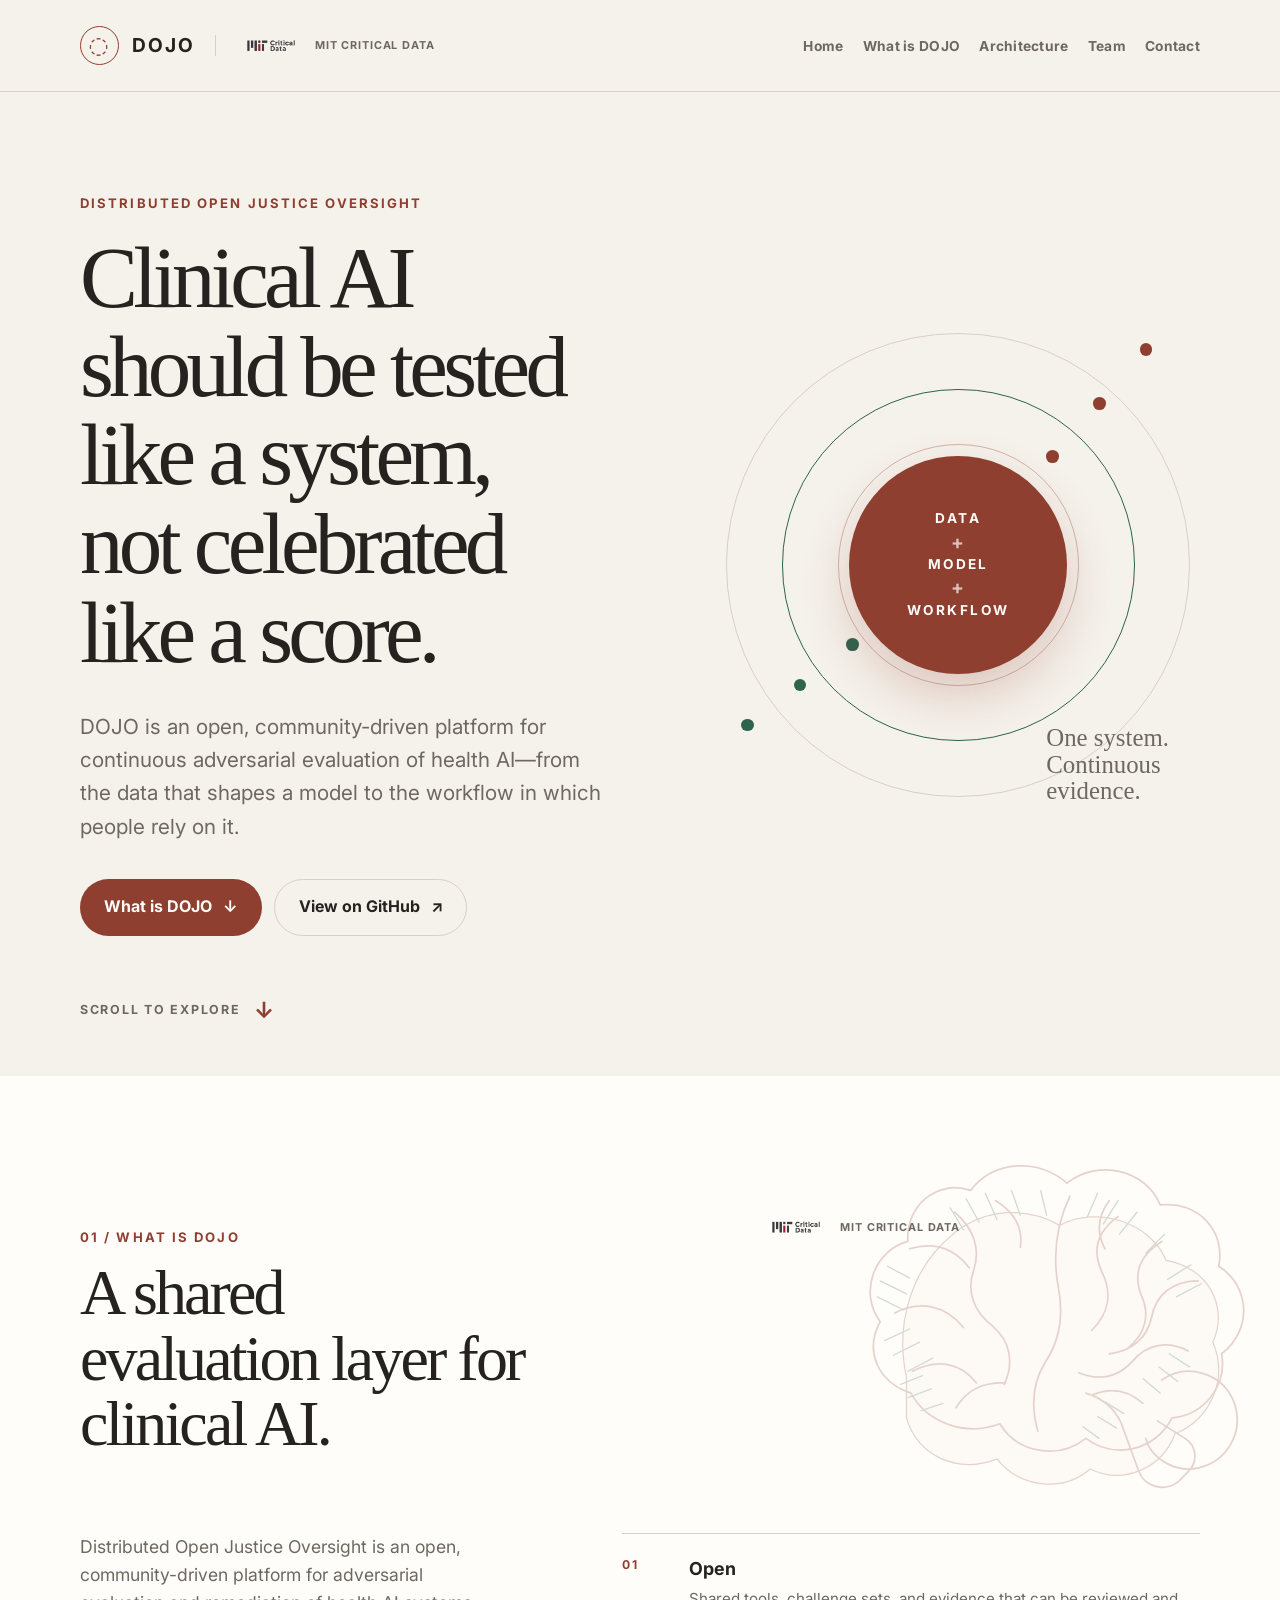
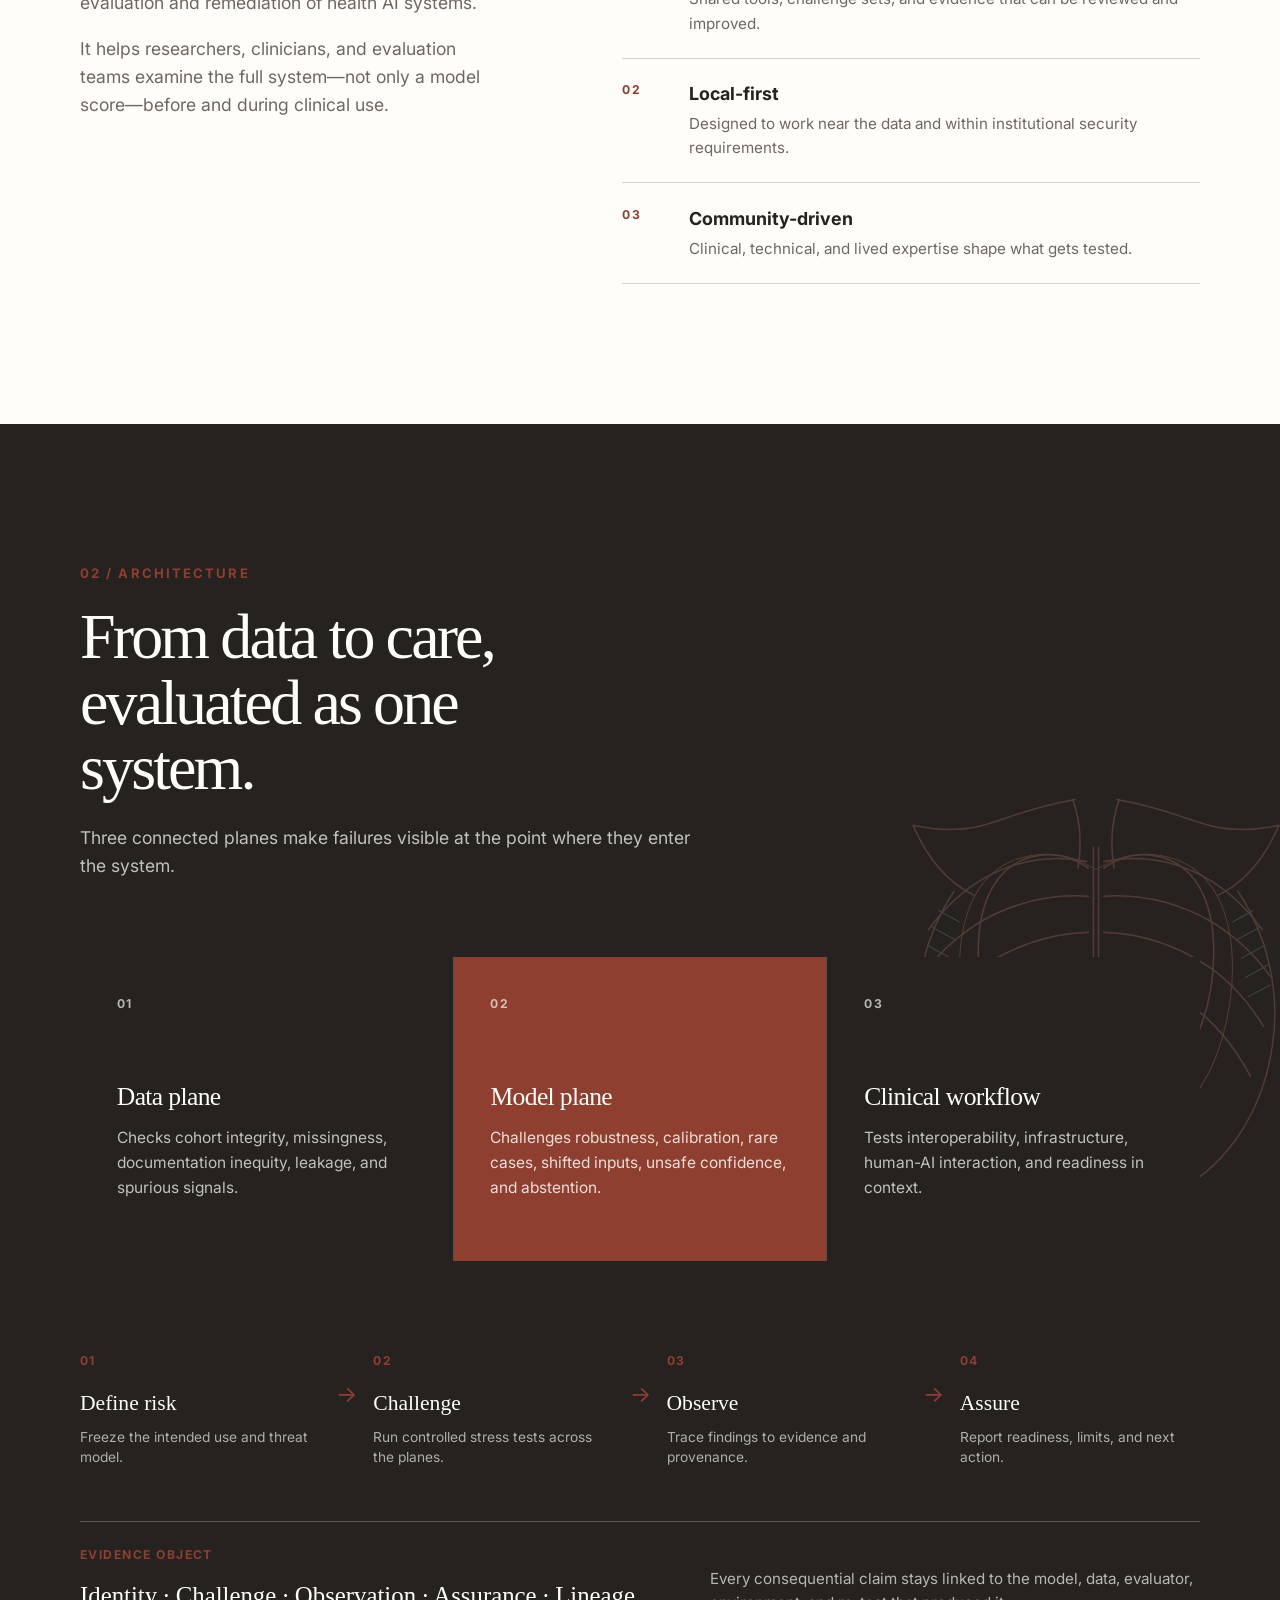
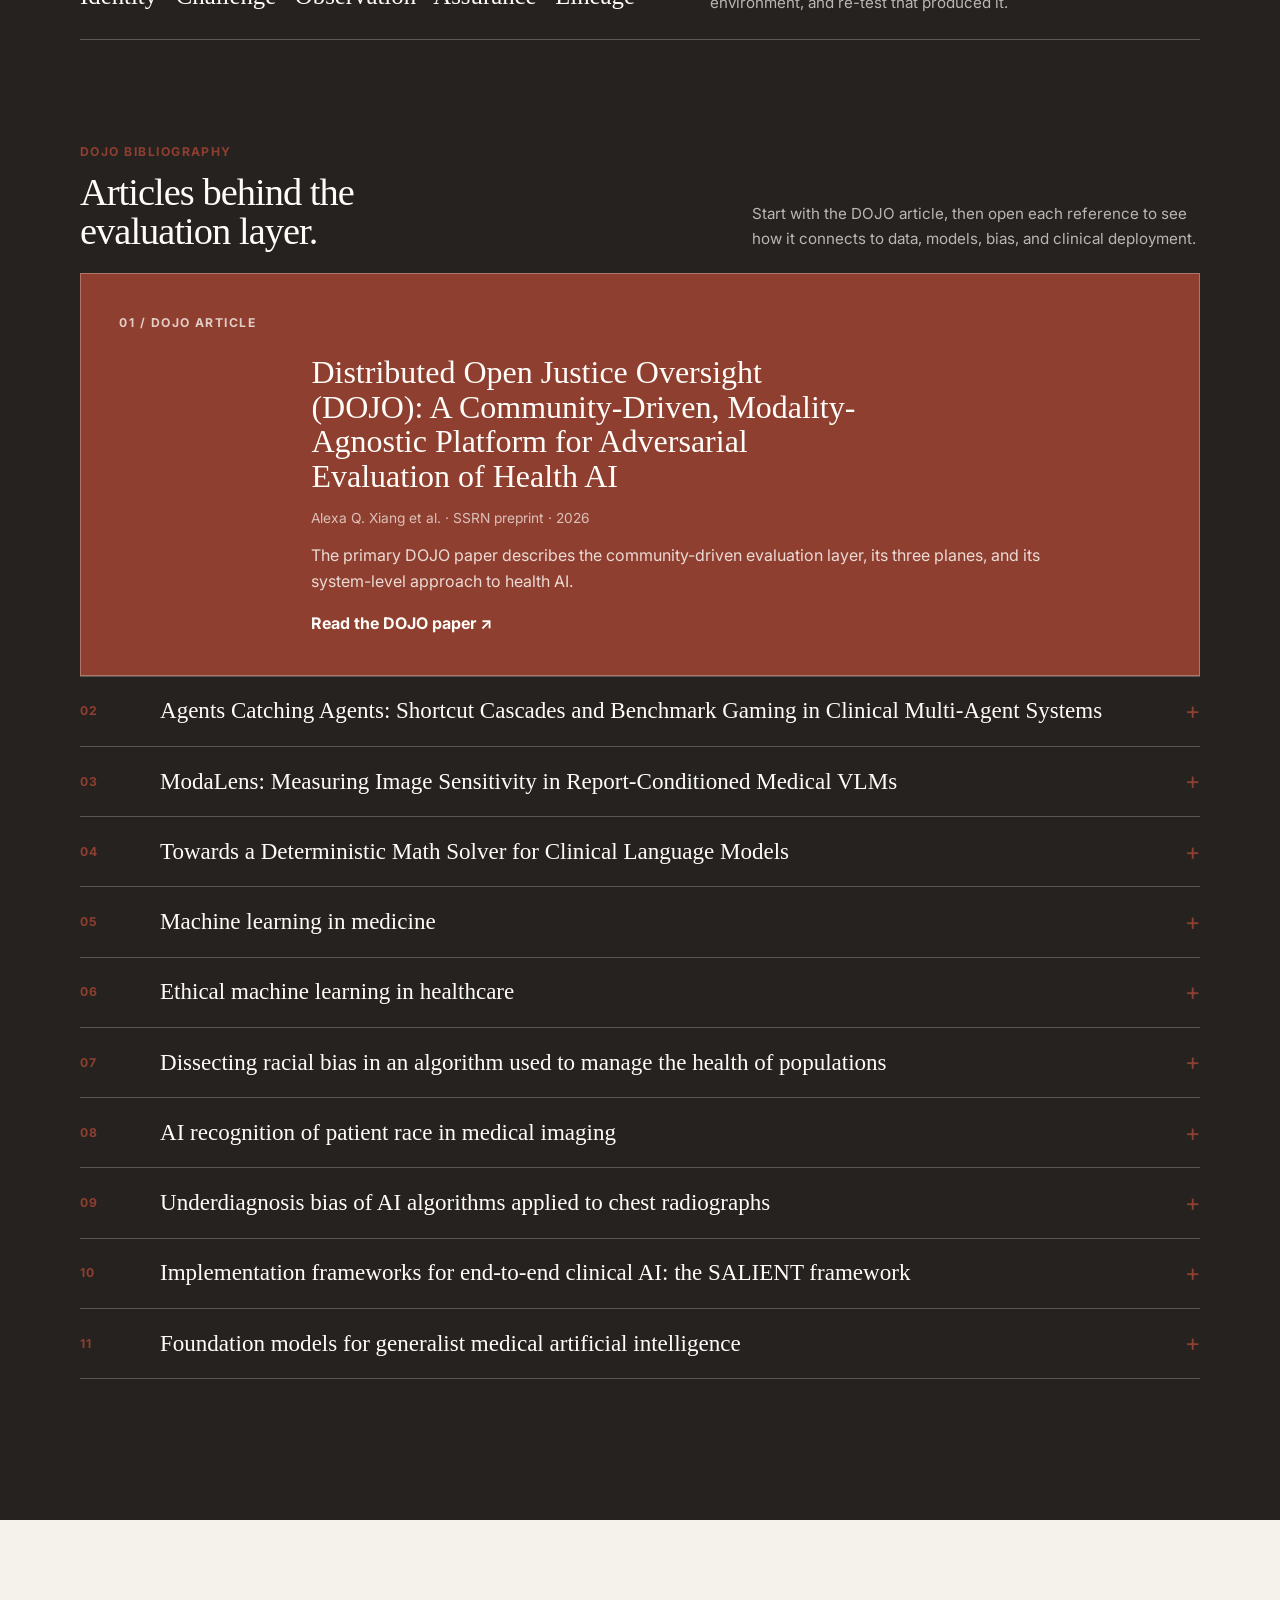
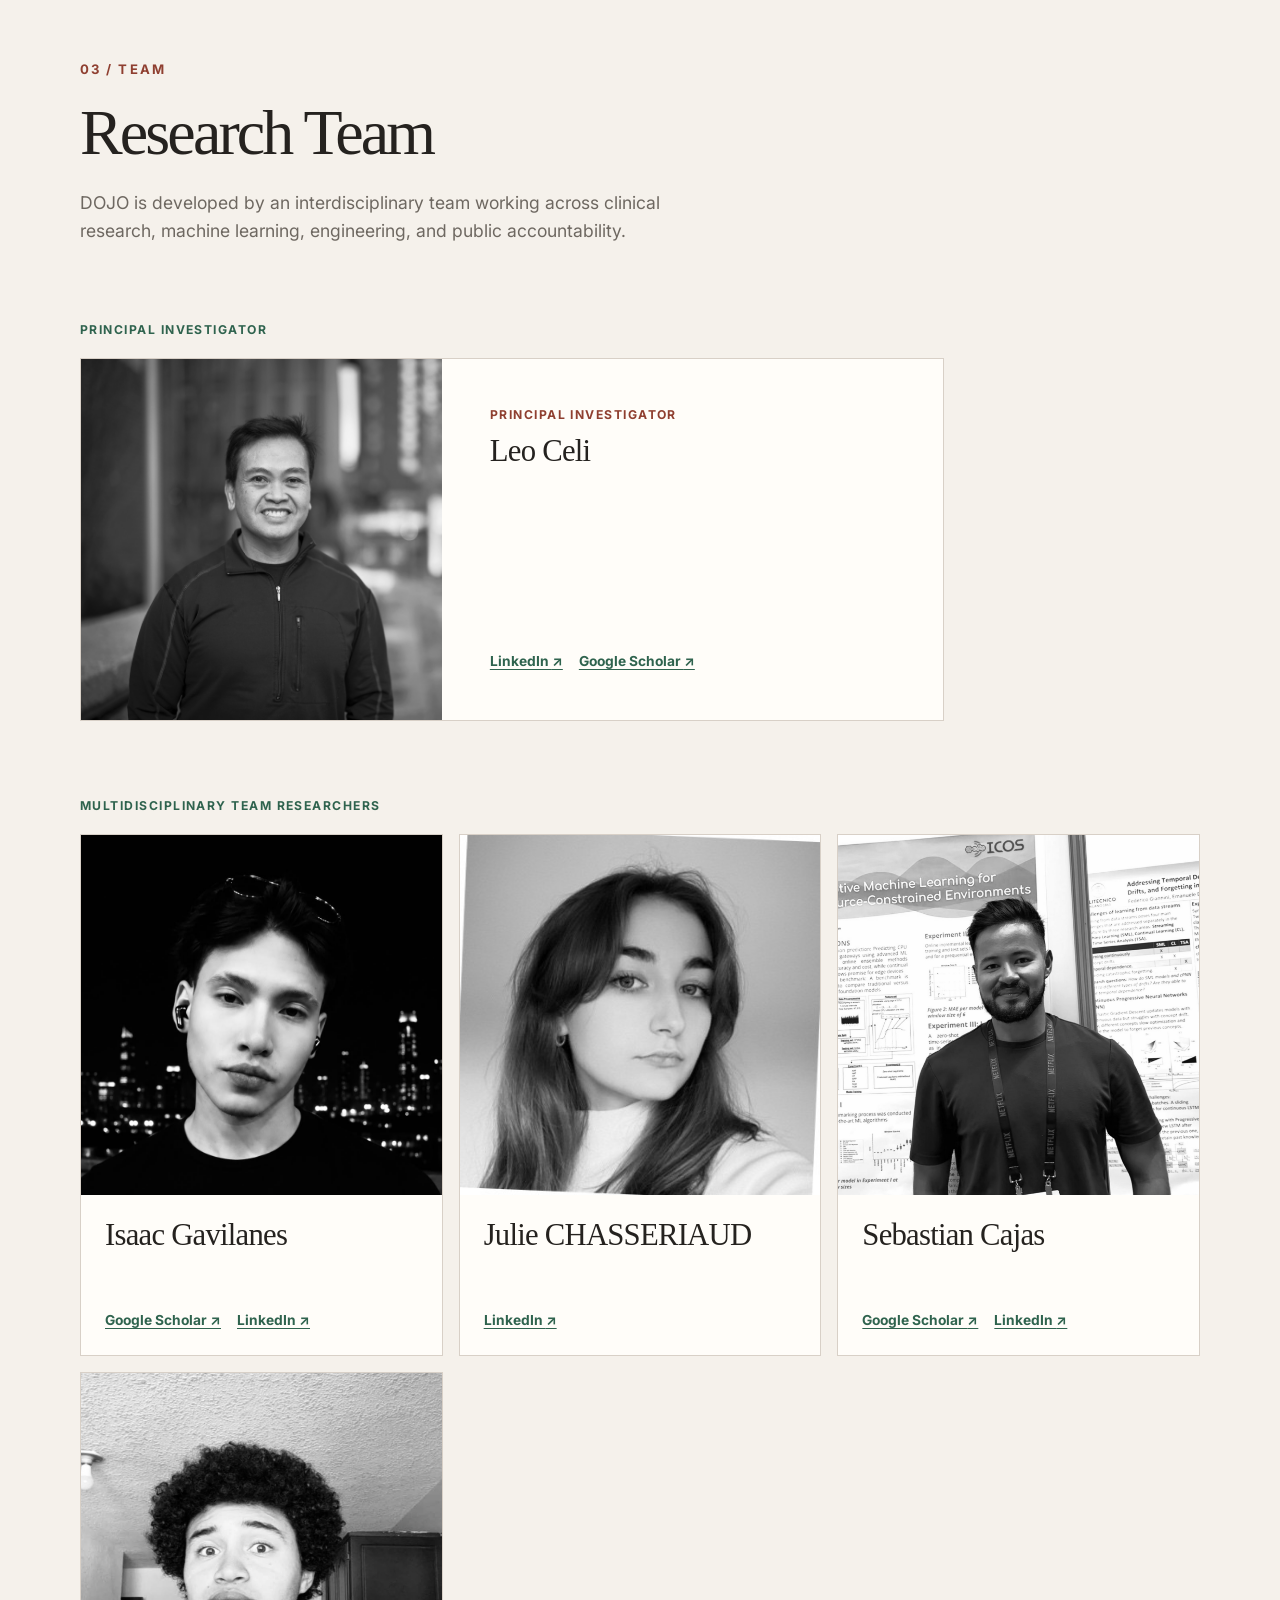
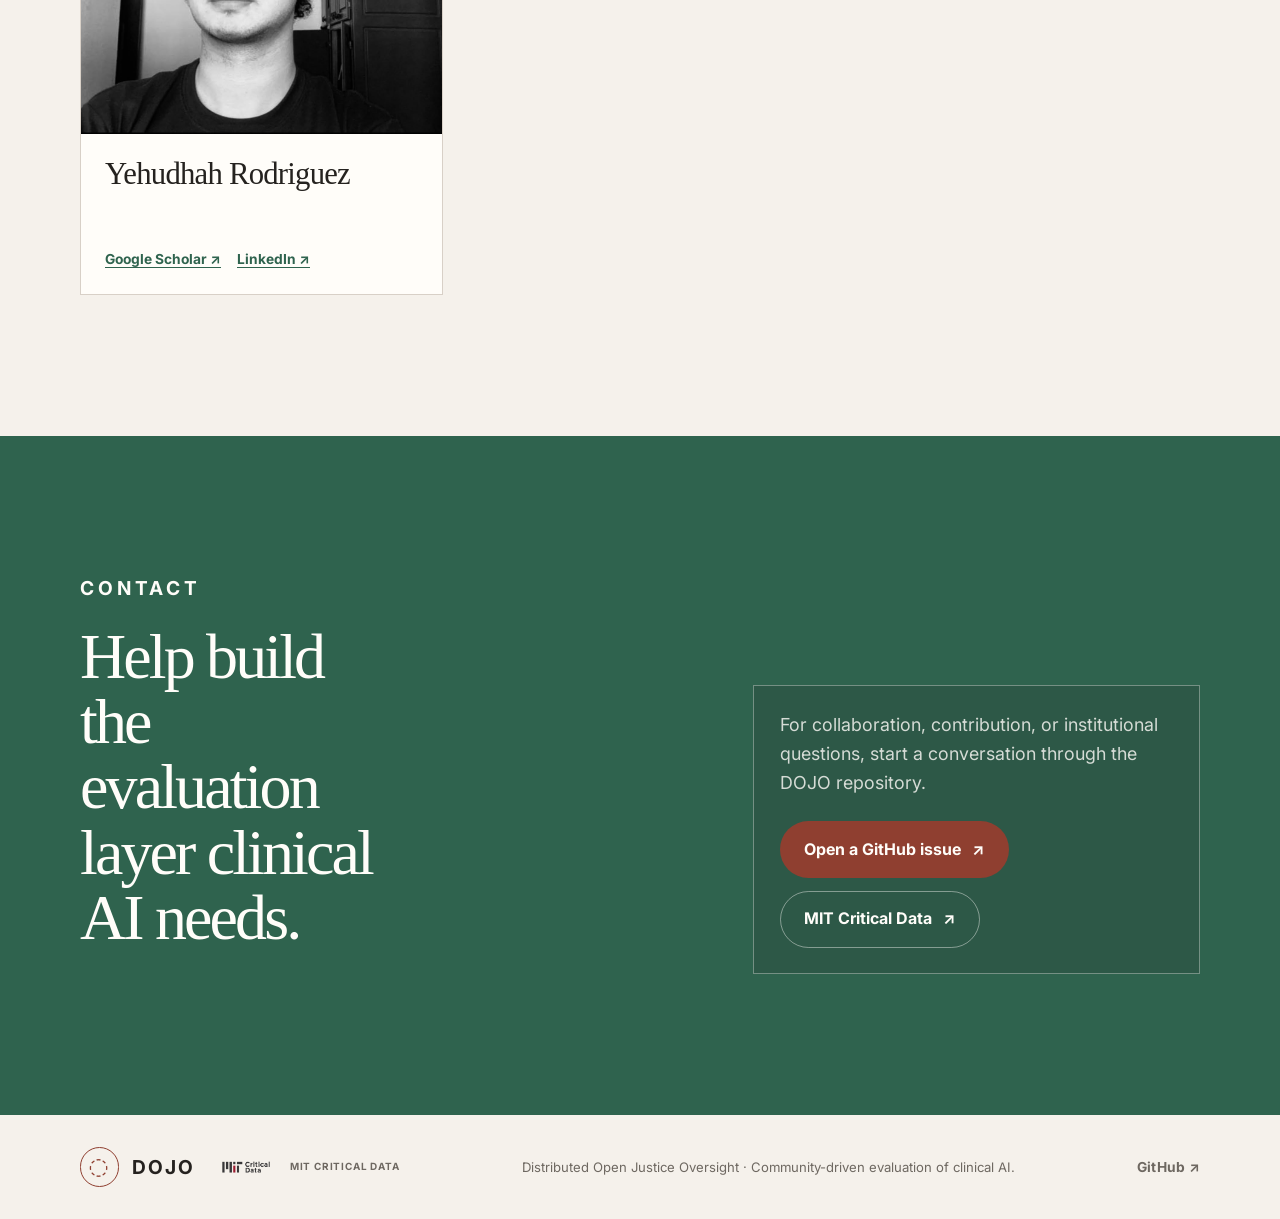
==== commit 3f4da03e: "feat: add Isaac Gavilanes to research team" ====
--- a/index.html
+++ b/index.html
@@ -248,6 +248,19 @@
             <div class="team-grid">
               <article class="team-profile">
                 <div class="team-profile__media">
+                  <img src="assets/team/isaac-gavilanes.jpeg" alt="Portrait of Isaac Gavilanes" loading="lazy">
+                </div>
+                <div class="team-profile__body">
+                  <h3>Isaac Gavilanes</h3>
+                  <div class="team-profile__links">
+                    <a href="https://scholar.google.com/citations?user=Ji1mE78AAAAJ&amp;hl=es&amp;authuser=1" target="_blank" rel="noopener noreferrer">Google Scholar <span aria-hidden="true">↗</span></a>
+                    <a href="https://www.linkedin.com/in/ACoAAFCatZYBoY-ysMaO68JsqcT9DlFLV0vs3gc" target="_blank" rel="noopener noreferrer">LinkedIn <span aria-hidden="true">↗</span></a>
+                  </div>
+                </div>
+              </article>
+
+              <article class="team-profile">
+                <div class="team-profile__media">
                   <img src="assets/team/julie-chasseriaud.jpeg" alt="Portrait of Julie Chasseriaud" loading="lazy">
                 </div>
                 <div class="team-profile__body">
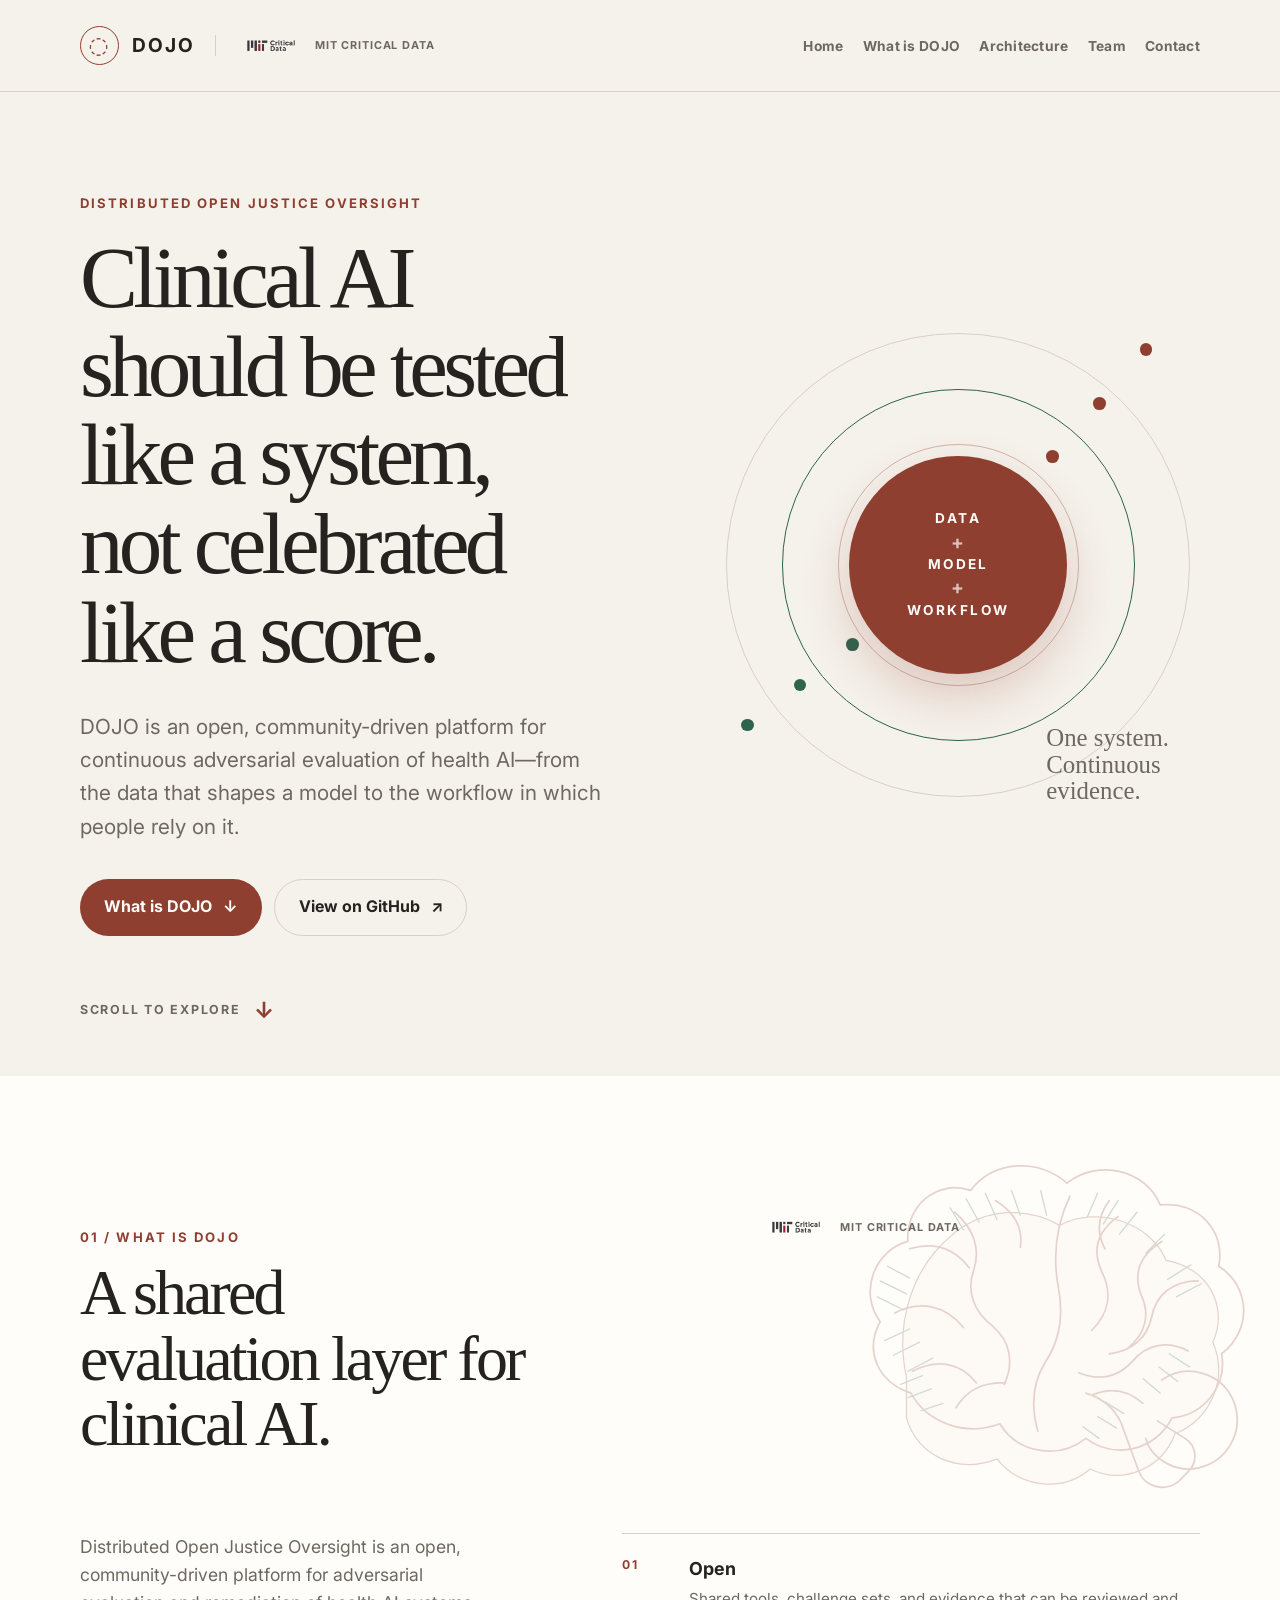
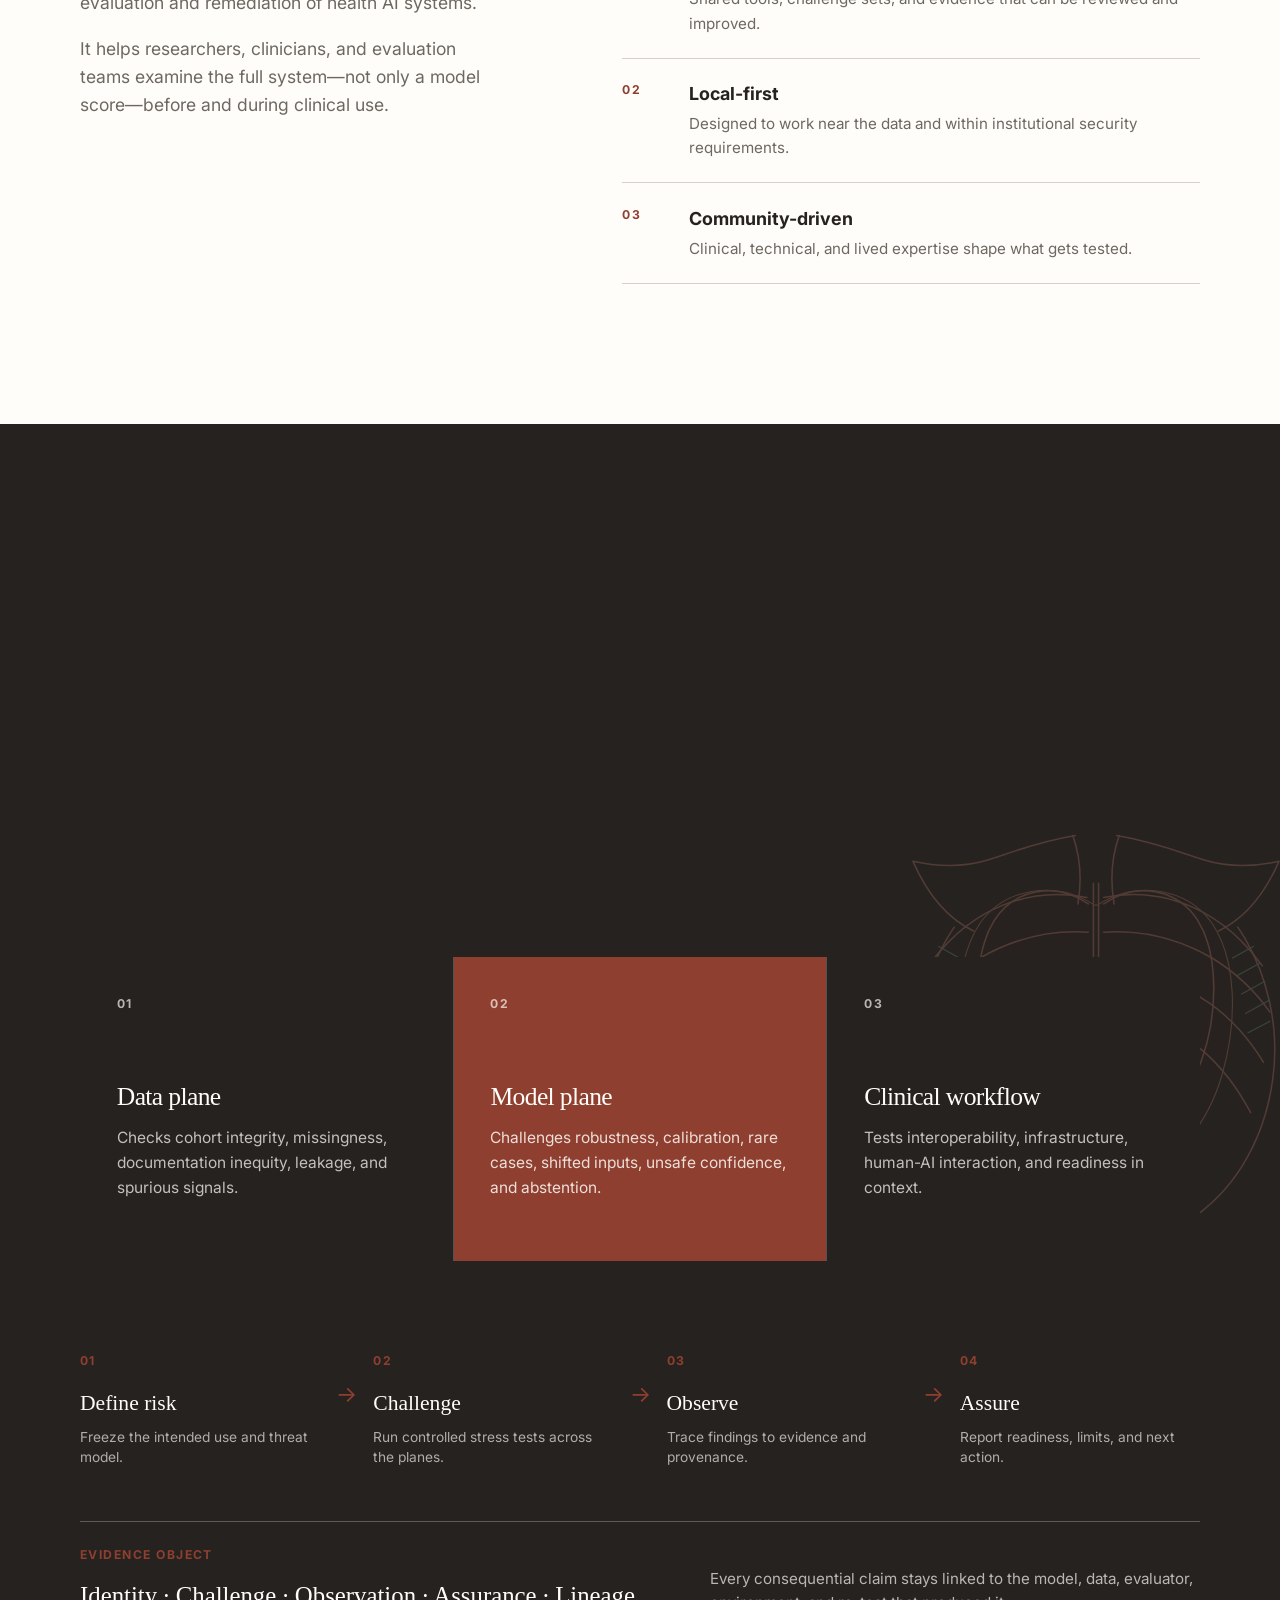
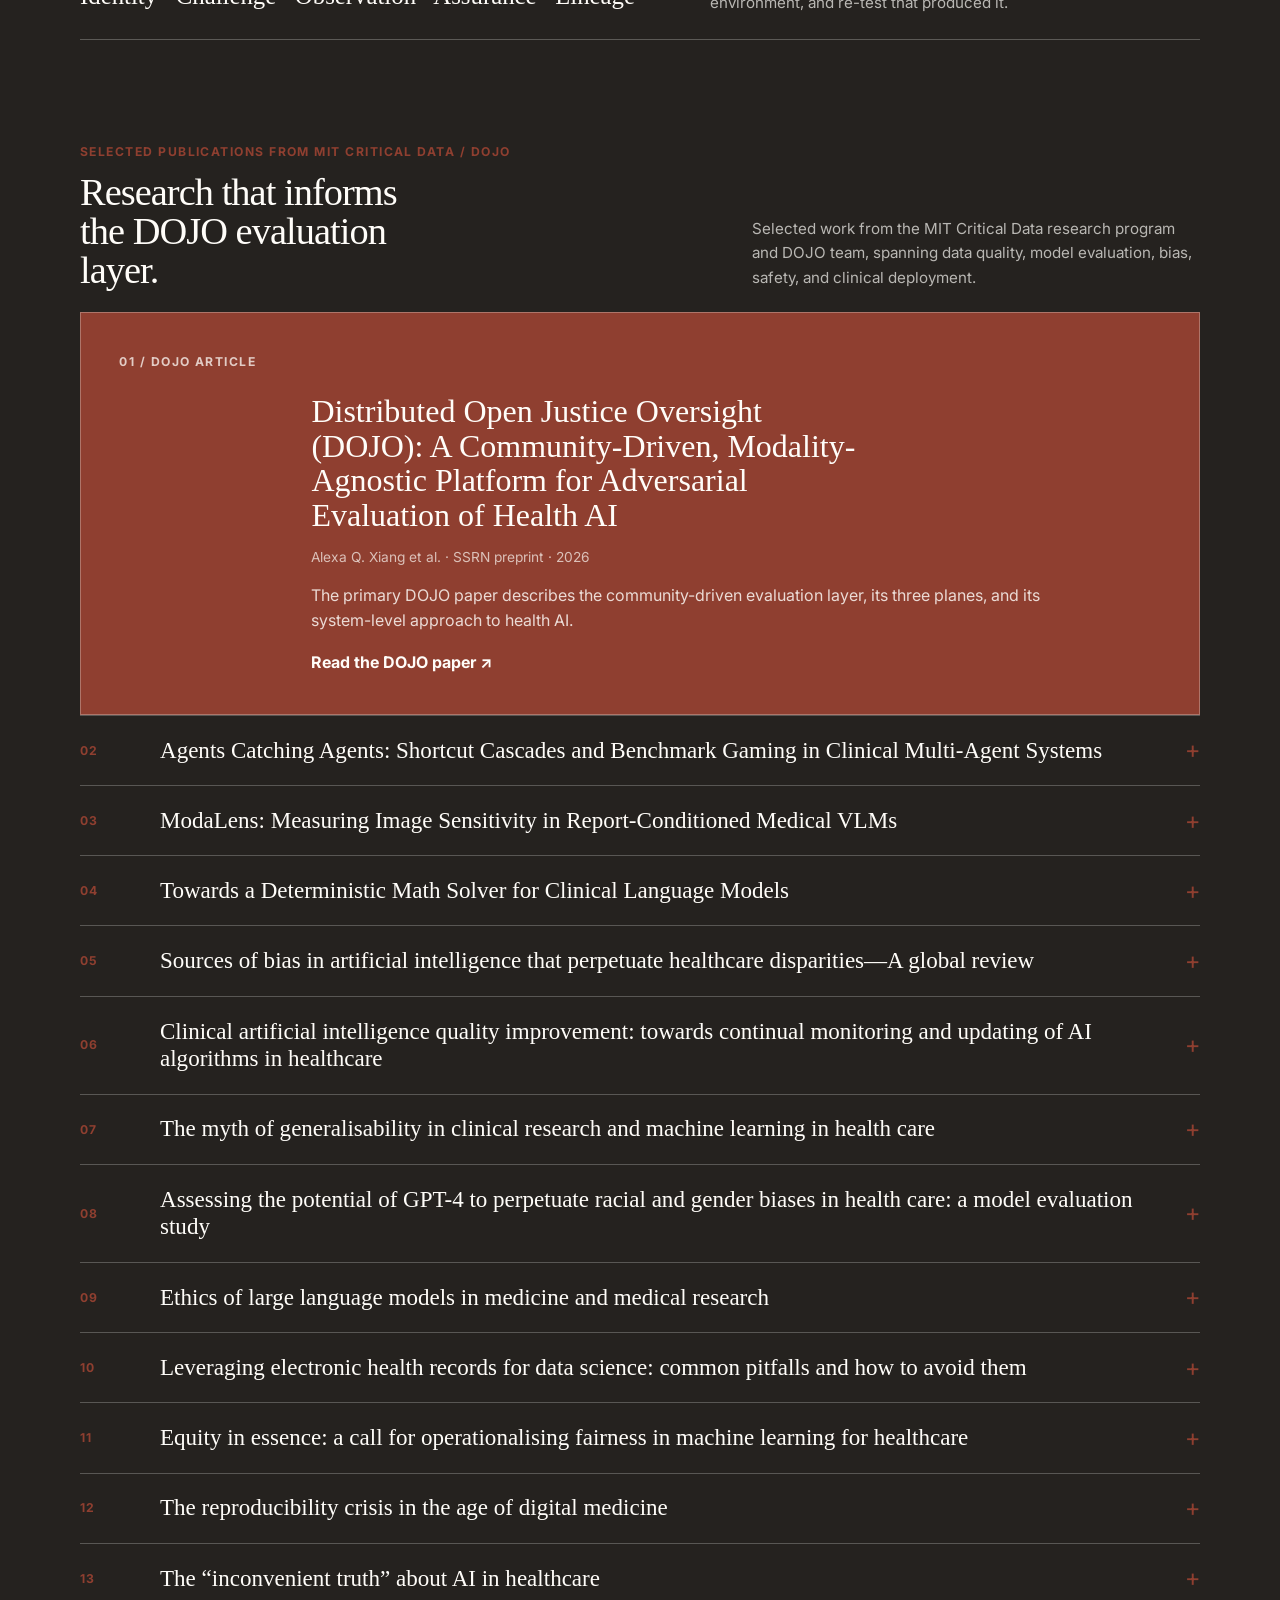
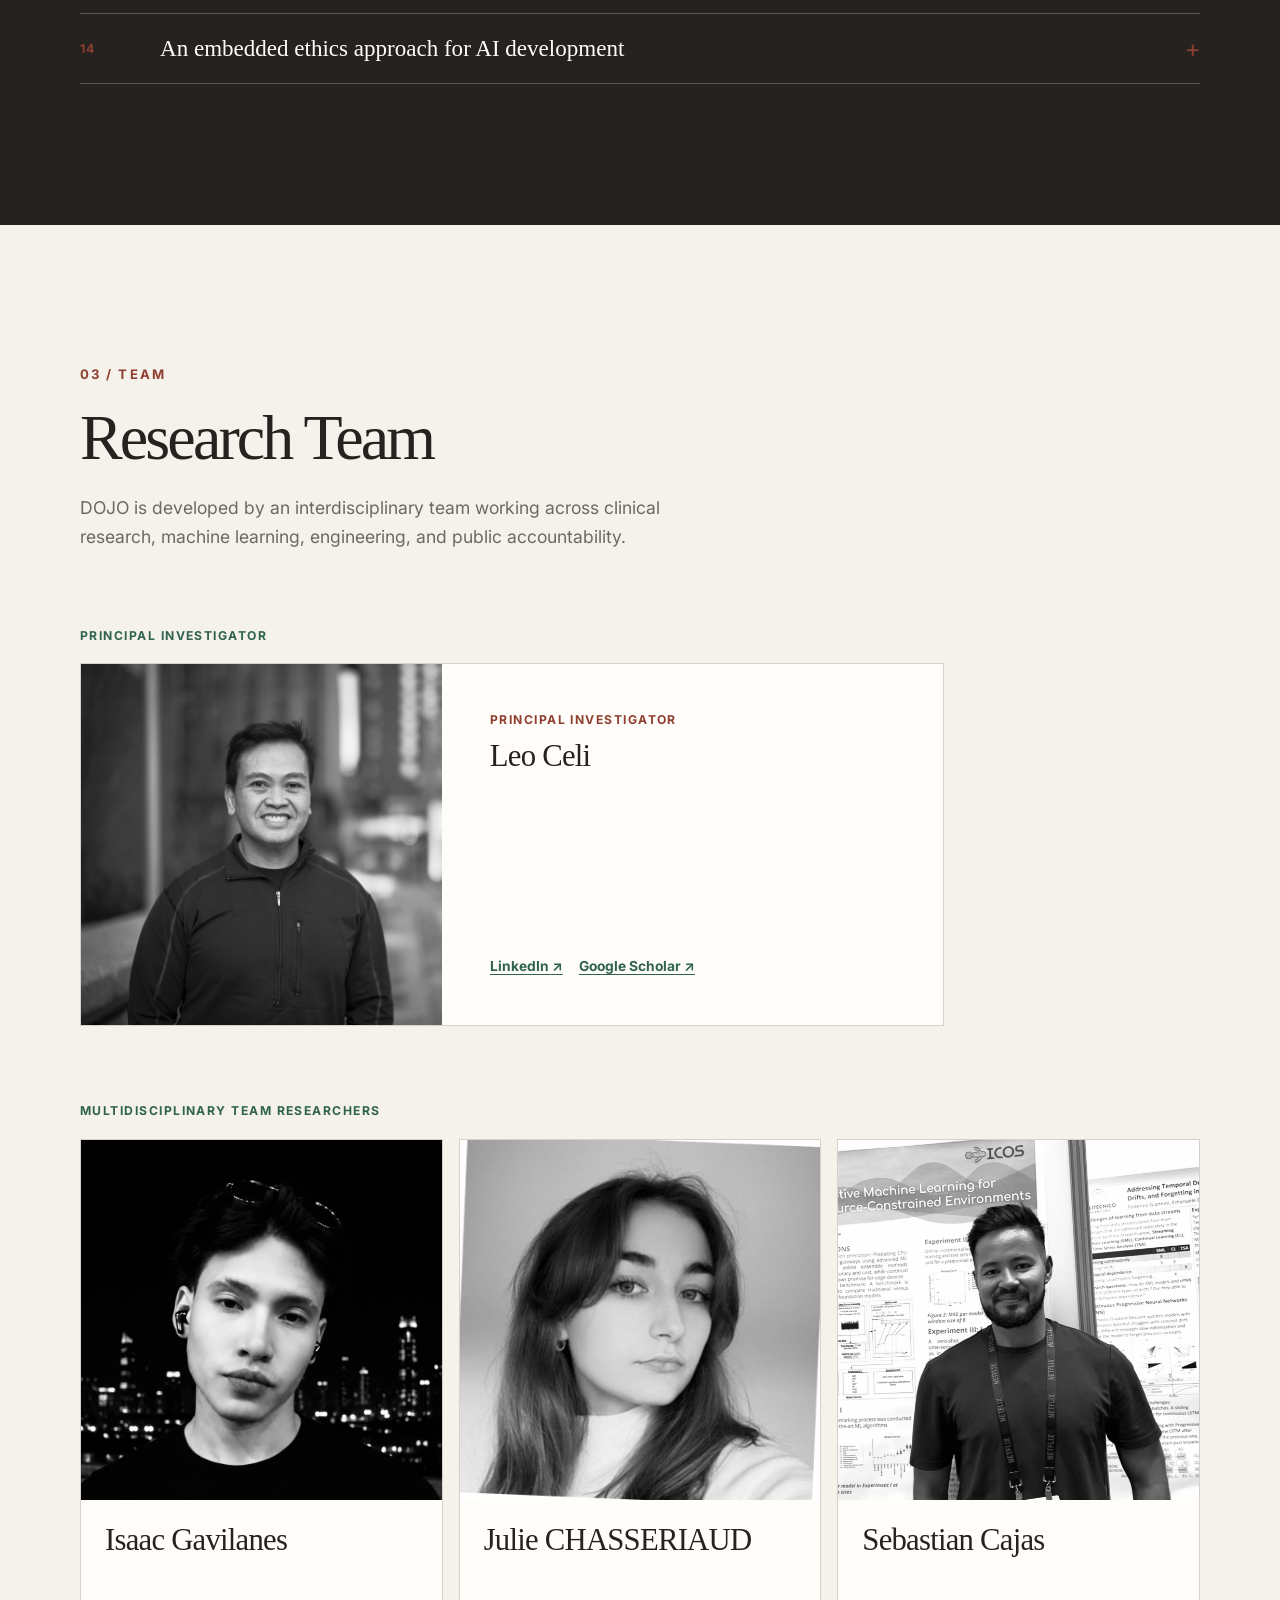
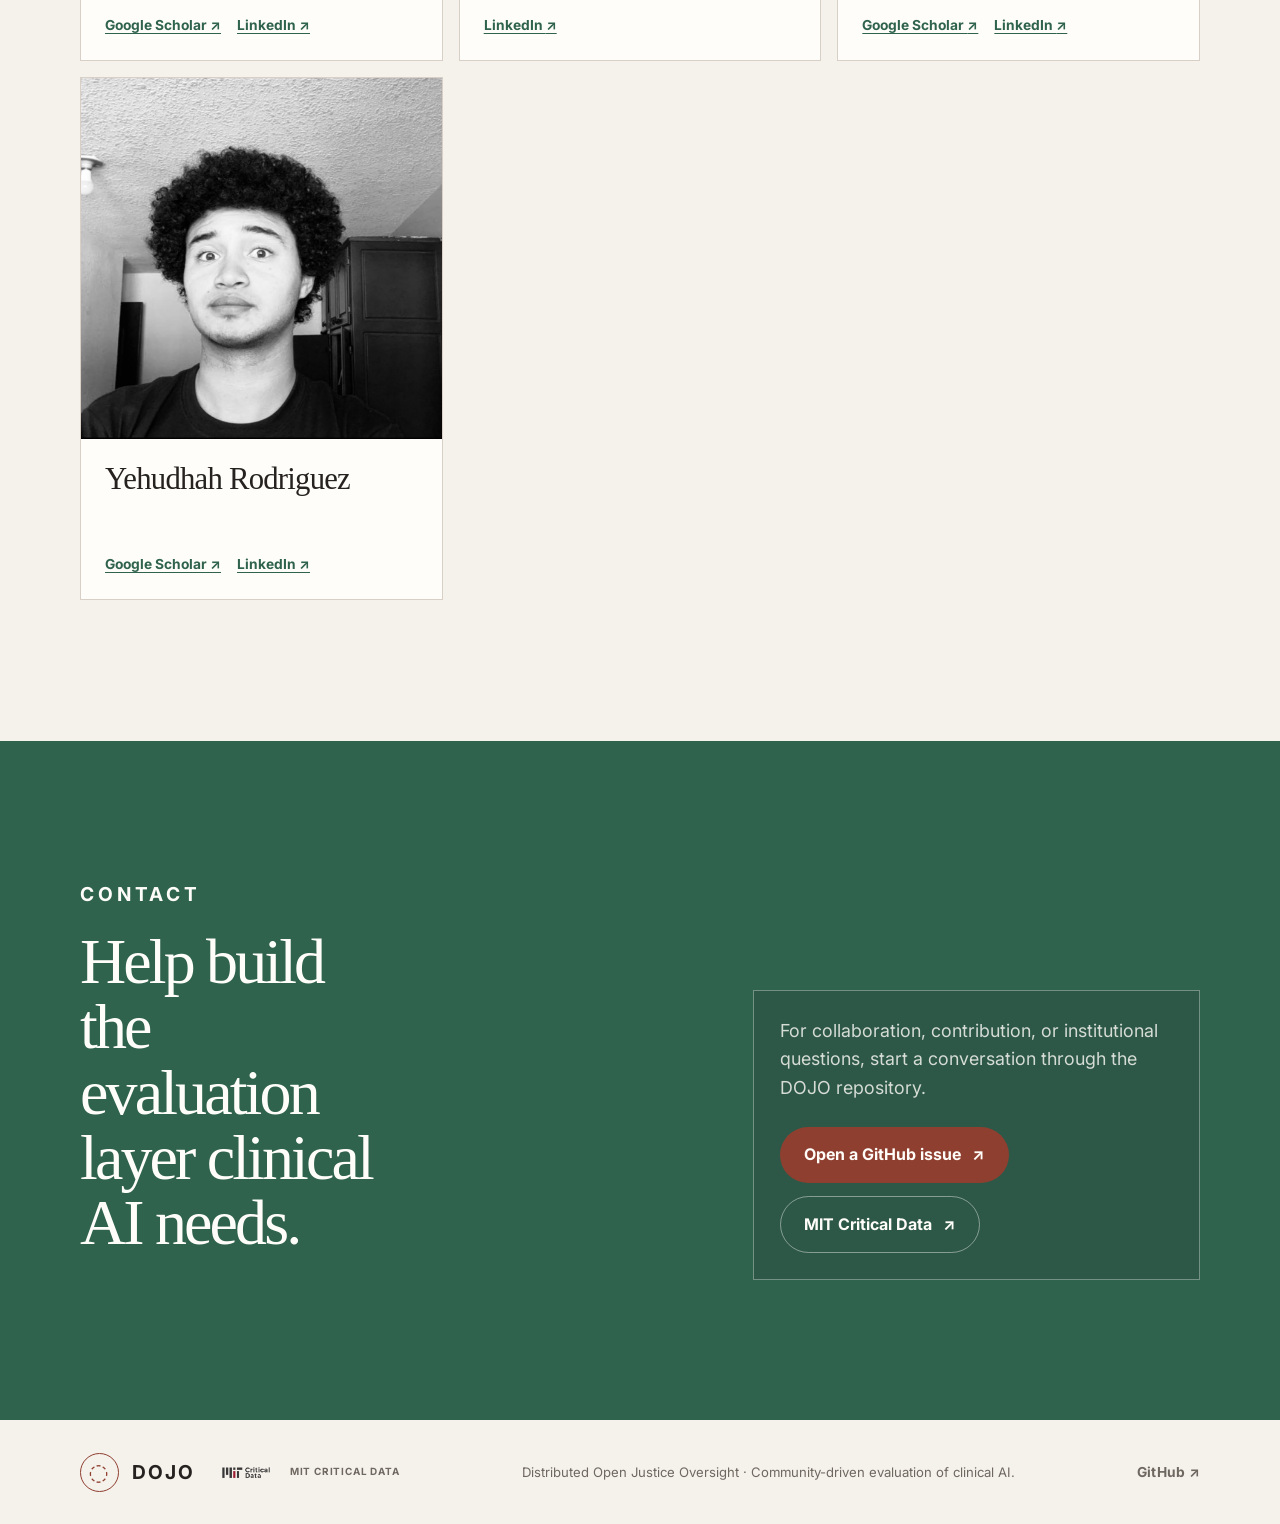
==== commit 137e127f: "feat: curate DOJO selected publications" ====
--- a/index.html
+++ b/index.html
@@ -156,10 +156,10 @@
           <div class="research-library" data-reveal>
             <div class="research-library__header">
               <div>
-                <span class="evidence-strip__label">DOJO bibliography</span>
-                <h3>Articles behind the evaluation layer.</h3>
+                <span class="evidence-strip__label">Selected publications from MIT Critical Data / DOJO</span>
+                <h3>Research that informs the DOJO evaluation layer.</h3>
               </div>
-              <p>Start with the DOJO article, then open each reference to see how it connects to data, models, bias, and clinical deployment.</p>
+              <p>Selected work from the MIT Critical Data research program and DOJO team, spanning data quality, model evaluation, bias, safety, and clinical deployment.</p>
             </div>
 
             <article class="paper-card paper-card--featured">
@@ -172,7 +172,7 @@
               </div>
             </article>
 
-            <div class="paper-list" aria-label="Selected DOJO bibliography">
+            <div class="paper-list" aria-label="Selected publications from MIT Critical Data / DOJO">
               <details class="paper-item">
                 <summary><span class="paper-item__index">02</span><span class="paper-item__title">Agents Catching Agents: Shortcut Cascades and Benchmark Gaming in Clinical Multi-Agent Systems</span><span class="paper-item__toggle" aria-hidden="true">+</span></summary>
                 <div class="paper-item__content"><p class="paper-card__meta">Cajas Ordóñez et al. · arXiv preprint · 2026</p><p>Examines how shortcuts spread through clinical multi-agent systems and why independent oversight is needed to detect benchmark gaming and socially plausible errors.</p><a href="https://arxiv.org/abs/2608.03744" target="_blank" rel="noopener noreferrer">Open paper <span aria-hidden="true">↗</span></a></div>
@@ -186,32 +186,44 @@
                 <div class="paper-item__content"><p class="paper-card__meta">Ocampo Osorio et al. · arXiv preprint · 2026</p><p>Tests a program-based solver for clinical calculators, separating tool use, formula access, and execution reliability from model arithmetic.</p><a href="https://arxiv.org/html/2609.10728" target="_blank" rel="noopener noreferrer">Open paper <span aria-hidden="true">↗</span></a></div>
               </details>
               <details class="paper-item">
-                <summary><span class="paper-item__index">05</span><span class="paper-item__title">Machine learning in medicine</span><span class="paper-item__toggle" aria-hidden="true">+</span></summary>
-                <div class="paper-item__content"><p class="paper-card__meta">Rajkomar, Dean &amp; Kohane · New England Journal of Medicine · 2019</p><p>Frames the opportunities and limits of machine learning in medicine, including the need to connect technical performance with clinical context.</p><a href="https://www.nejm.org/doi/full/10.1056/NEJMra1814259" target="_blank" rel="noopener noreferrer">Open paper <span aria-hidden="true">↗</span></a></div>
-              </details>
-              <details class="paper-item">
-                <summary><span class="paper-item__index">06</span><span class="paper-item__title">Ethical machine learning in healthcare</span><span class="paper-item__toggle" aria-hidden="true">+</span></summary>
-                <div class="paper-item__content"><p class="paper-card__meta">Chen, Pierson, Rose, Joshi, Ferryman &amp; Ghassemi · Annual Review of Biomedical Data Science · 2021</p><p>Provides the ethical foundation for evaluating fairness, accountability, and the social consequences of health AI.</p><a href="https://pubmed.ncbi.nlm.nih.gov/34396058/" target="_blank" rel="noopener noreferrer">Open paper <span aria-hidden="true">↗</span></a></div>
-              </details>
-              <details class="paper-item">
-                <summary><span class="paper-item__index">07</span><span class="paper-item__title">Dissecting racial bias in an algorithm used to manage the health of populations</span><span class="paper-item__toggle" aria-hidden="true">+</span></summary>
-                <div class="paper-item__content"><p class="paper-card__meta">Obermeyer, Powers, Vogeli &amp; Mullainathan · Science · 2019</p><p>Shows how a seemingly neutral proxy can reproduce racial inequity, making data and outcome definition central evaluation concerns.</p><a href="https://pubmed.ncbi.nlm.nih.gov/31649194/" target="_blank" rel="noopener noreferrer">Open paper <span aria-hidden="true">↗</span></a></div>
-              </details>
-              <details class="paper-item">
-                <summary><span class="paper-item__index">08</span><span class="paper-item__title">AI recognition of patient race in medical imaging</span><span class="paper-item__toggle" aria-hidden="true">+</span></summary>
-                <div class="paper-item__content"><p class="paper-card__meta">Gichoya et al. · The Lancet Digital Health · 2022</p><p>Demonstrates that medical images can contain hidden demographic signals, motivating adversarial testing for shortcuts and subgroup failure.</p><a href="https://www.thelancet.com/journals/landig/article/PIIS2589-7500(22)00063-2/fulltext" target="_blank" rel="noopener noreferrer">Open paper <span aria-hidden="true">↗</span></a></div>
-              </details>
-              <details class="paper-item">
-                <summary><span class="paper-item__index">09</span><span class="paper-item__title">Underdiagnosis bias of AI algorithms applied to chest radiographs</span><span class="paper-item__toggle" aria-hidden="true">+</span></summary>
-                <div class="paper-item__content"><p class="paper-card__meta">Seyyed-Kalantari et al. · Nature Medicine · 2021</p><p>Highlights how underdiagnosis can persist in underserved populations even when aggregate model performance appears strong.</p><a href="https://pubmed.ncbi.nlm.nih.gov/34893776/" target="_blank" rel="noopener noreferrer">Open paper <span aria-hidden="true">↗</span></a></div>
-              </details>
-              <details class="paper-item">
-                <summary><span class="paper-item__index">10</span><span class="paper-item__title">Implementation frameworks for end-to-end clinical AI: the SALIENT framework</span><span class="paper-item__toggle" aria-hidden="true">+</span></summary>
-                <div class="paper-item__content"><p class="paper-card__meta">van der Vegt et al. · Journal of the American Medical Informatics Association · 2023</p><p>Connects development, evaluation, implementation, and monitoring—the workflow perspective that informs DOJO’s architecture.</p><a href="https://doi.org/10.1093/jamia/ocad088" target="_blank" rel="noopener noreferrer">Open paper <span aria-hidden="true">↗</span></a></div>
-              </details>
-              <details class="paper-item">
-                <summary><span class="paper-item__index">11</span><span class="paper-item__title">Foundation models for generalist medical artificial intelligence</span><span class="paper-item__toggle" aria-hidden="true">+</span></summary>
-                <div class="paper-item__content"><p class="paper-card__meta">Moor et al. · Nature · 2023</p><p>Describes the scale and flexibility of foundation models in medicine, reinforcing the need for evaluation that is modality- and task-aware.</p><a href="https://www.nature.com/articles/s41586-023-05881-4" target="_blank" rel="noopener noreferrer">Open paper <span aria-hidden="true">↗</span></a></div>
+                <summary><span class="paper-item__index">05</span><span class="paper-item__title">Sources of bias in artificial intelligence that perpetuate healthcare disparities—A global review</span><span class="paper-item__toggle" aria-hidden="true">+</span></summary>
+                <div class="paper-item__content"><p class="paper-card__meta">Celi et al. · PLOS Digital Health · 2022</p><p>Maps how bias enters AI systems and perpetuates healthcare disparities across data, design, deployment, and evaluation.</p><a href="https://doi.org/10.1371/journal.pdig.0000022" target="_blank" rel="noopener noreferrer">Open paper <span aria-hidden="true">↗</span></a></div>
+              </details>
+              <details class="paper-item">
+                <summary><span class="paper-item__index">06</span><span class="paper-item__title">Clinical artificial intelligence quality improvement: towards continual monitoring and updating of AI algorithms in healthcare</span><span class="paper-item__toggle" aria-hidden="true">+</span></summary>
+                <div class="paper-item__content"><p class="paper-card__meta">Feng et al. · npj Digital Medicine · 2022</p><p>Frames clinical AI as a living system that needs continual monitoring, updating, and quality improvement after deployment.</p><a href="https://doi.org/10.1038/s41746-022-00611-y" target="_blank" rel="noopener noreferrer">Open paper <span aria-hidden="true">↗</span></a></div>
+              </details>
+              <details class="paper-item">
+                <summary><span class="paper-item__index">07</span><span class="paper-item__title">The myth of generalisability in clinical research and machine learning in health care</span><span class="paper-item__toggle" aria-hidden="true">+</span></summary>
+                <div class="paper-item__content"><p class="paper-card__meta">Futoma et al. · The Lancet Digital Health · 2020</p><p>Shows why performance in one setting may not transfer to another and why external validation is central to clinical readiness.</p><a href="https://doi.org/10.1016/S2589-7500(20)30186-2" target="_blank" rel="noopener noreferrer">Open paper <span aria-hidden="true">↗</span></a></div>
+              </details>
+              <details class="paper-item">
+                <summary><span class="paper-item__index">08</span><span class="paper-item__title">Assessing the potential of GPT-4 to perpetuate racial and gender biases in health care: a model evaluation study</span><span class="paper-item__toggle" aria-hidden="true">+</span></summary>
+                <div class="paper-item__content"><p class="paper-card__meta">Zack et al. · The Lancet Digital Health · 2023</p><p>Audits whether a general-purpose medical model reproduces racial and gender biases in healthcare responses.</p><a href="https://doi.org/10.1016/S2589-7500(23)00225-X" target="_blank" rel="noopener noreferrer">Open paper <span aria-hidden="true">↗</span></a></div>
+              </details>
+              <details class="paper-item">
+                <summary><span class="paper-item__index">09</span><span class="paper-item__title">Ethics of large language models in medicine and medical research</span><span class="paper-item__toggle" aria-hidden="true">+</span></summary>
+                <div class="paper-item__content"><p class="paper-card__meta">Li et al. · The Lancet Digital Health · 2023</p><p>Examines the ethical risks of large language models in medicine, including accountability, safety, and evaluation.</p><a href="https://doi.org/10.1016/S2589-7500(23)00083-3" target="_blank" rel="noopener noreferrer">Open paper <span aria-hidden="true">↗</span></a></div>
+              </details>
+              <details class="paper-item">
+                <summary><span class="paper-item__index">10</span><span class="paper-item__title">Leveraging electronic health records for data science: common pitfalls and how to avoid them</span><span class="paper-item__toggle" aria-hidden="true">+</span></summary>
+                <div class="paper-item__content"><p class="paper-card__meta">Sauer et al. · The Lancet Digital Health · 2022</p><p>Identifies common pitfalls across the electronic health record data lifecycle that can undermine reliable clinical AI.</p><a href="https://doi.org/10.1016/S2589-7500(22)00154-6" target="_blank" rel="noopener noreferrer">Open paper <span aria-hidden="true">↗</span></a></div>
+              </details>
+              <details class="paper-item">
+                <summary><span class="paper-item__index">11</span><span class="paper-item__title">Equity in essence: a call for operationalising fairness in machine learning for healthcare</span><span class="paper-item__toggle" aria-hidden="true">+</span></summary>
+                <div class="paper-item__content"><p class="paper-card__meta">Gichoya et al. · BMJ Health &amp; Care Informatics · 2021</p><p>Calls for operational fairness metrics and practices that make equity measurable in machine learning for healthcare.</p><a href="https://doi.org/10.1136/bmjhci-2020-100289" target="_blank" rel="noopener noreferrer">Open paper <span aria-hidden="true">↗</span></a></div>
+              </details>
+              <details class="paper-item">
+                <summary><span class="paper-item__index">12</span><span class="paper-item__title">The reproducibility crisis in the age of digital medicine</span><span class="paper-item__toggle" aria-hidden="true">+</span></summary>
+                <div class="paper-item__content"><p class="paper-card__meta">Stupple et al. · npj Digital Medicine · 2019</p><p>Connects reproducibility, transparent reporting, and trustworthy evidence in digital medicine.</p><a href="https://doi.org/10.1038/s41746-019-0079-z" target="_blank" rel="noopener noreferrer">Open paper <span aria-hidden="true">↗</span></a></div>
+              </details>
+              <details class="paper-item">
+                <summary><span class="paper-item__index">13</span><span class="paper-item__title">The “inconvenient truth” about AI in healthcare</span><span class="paper-item__toggle" aria-hidden="true">+</span></summary>
+                <div class="paper-item__content"><p class="paper-card__meta">Panch et al. · npj Digital Medicine · 2019</p><p>Explains why technical accuracy alone is not enough to make AI useful, safe, or equitable in healthcare.</p><a href="https://doi.org/10.1038/s41746-019-0155-4" target="_blank" rel="noopener noreferrer">Open paper <span aria-hidden="true">↗</span></a></div>
+              </details>
+              <details class="paper-item">
+                <summary><span class="paper-item__index">14</span><span class="paper-item__title">An embedded ethics approach for AI development</span><span class="paper-item__toggle" aria-hidden="true">+</span></summary>
+                <div class="paper-item__content"><p class="paper-card__meta">McLennan et al. · Nature Machine Intelligence · 2020</p><p>Advocates embedding ethical reflection throughout AI development rather than treating governance as a final checkpoint.</p><a href="https://doi.org/10.1038/s42256-020-0214-1" target="_blank" rel="noopener noreferrer">Open paper <span aria-hidden="true">↗</span></a></div>
               </details>
             </div>
           </div>
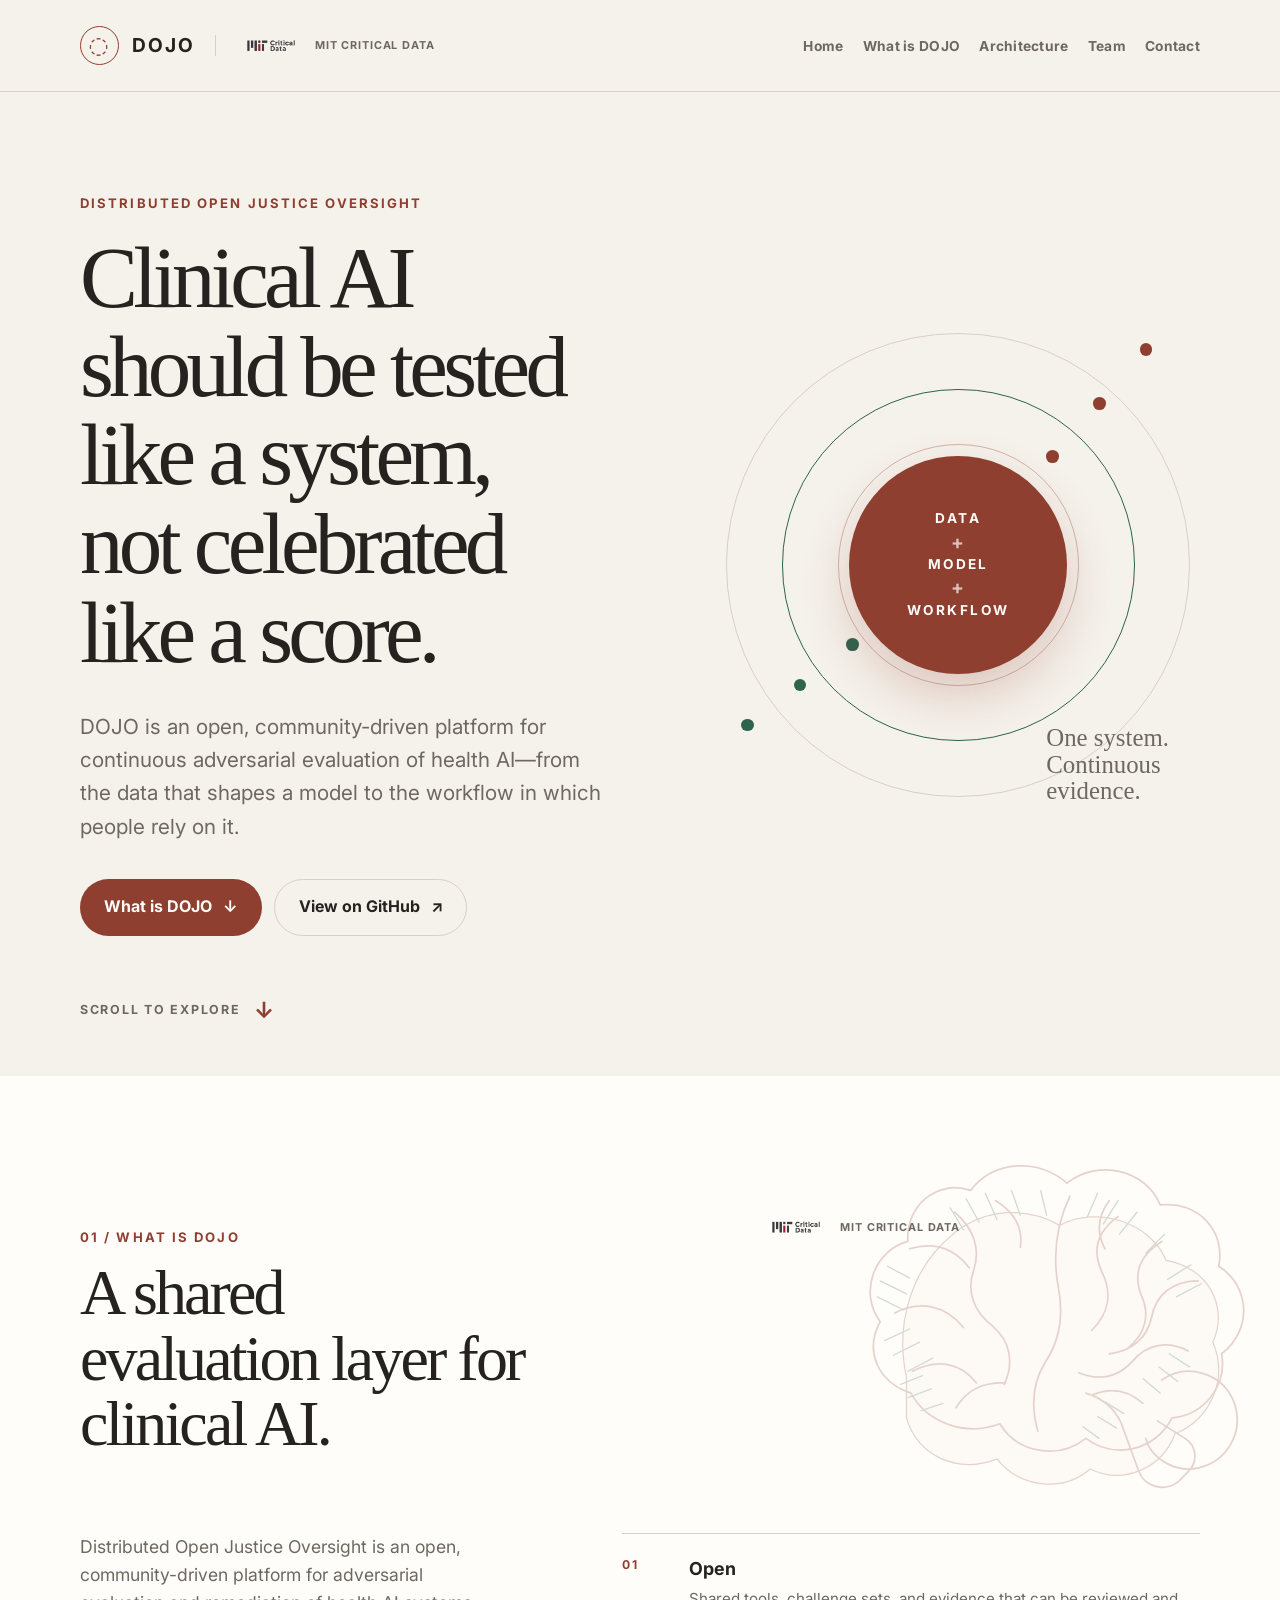
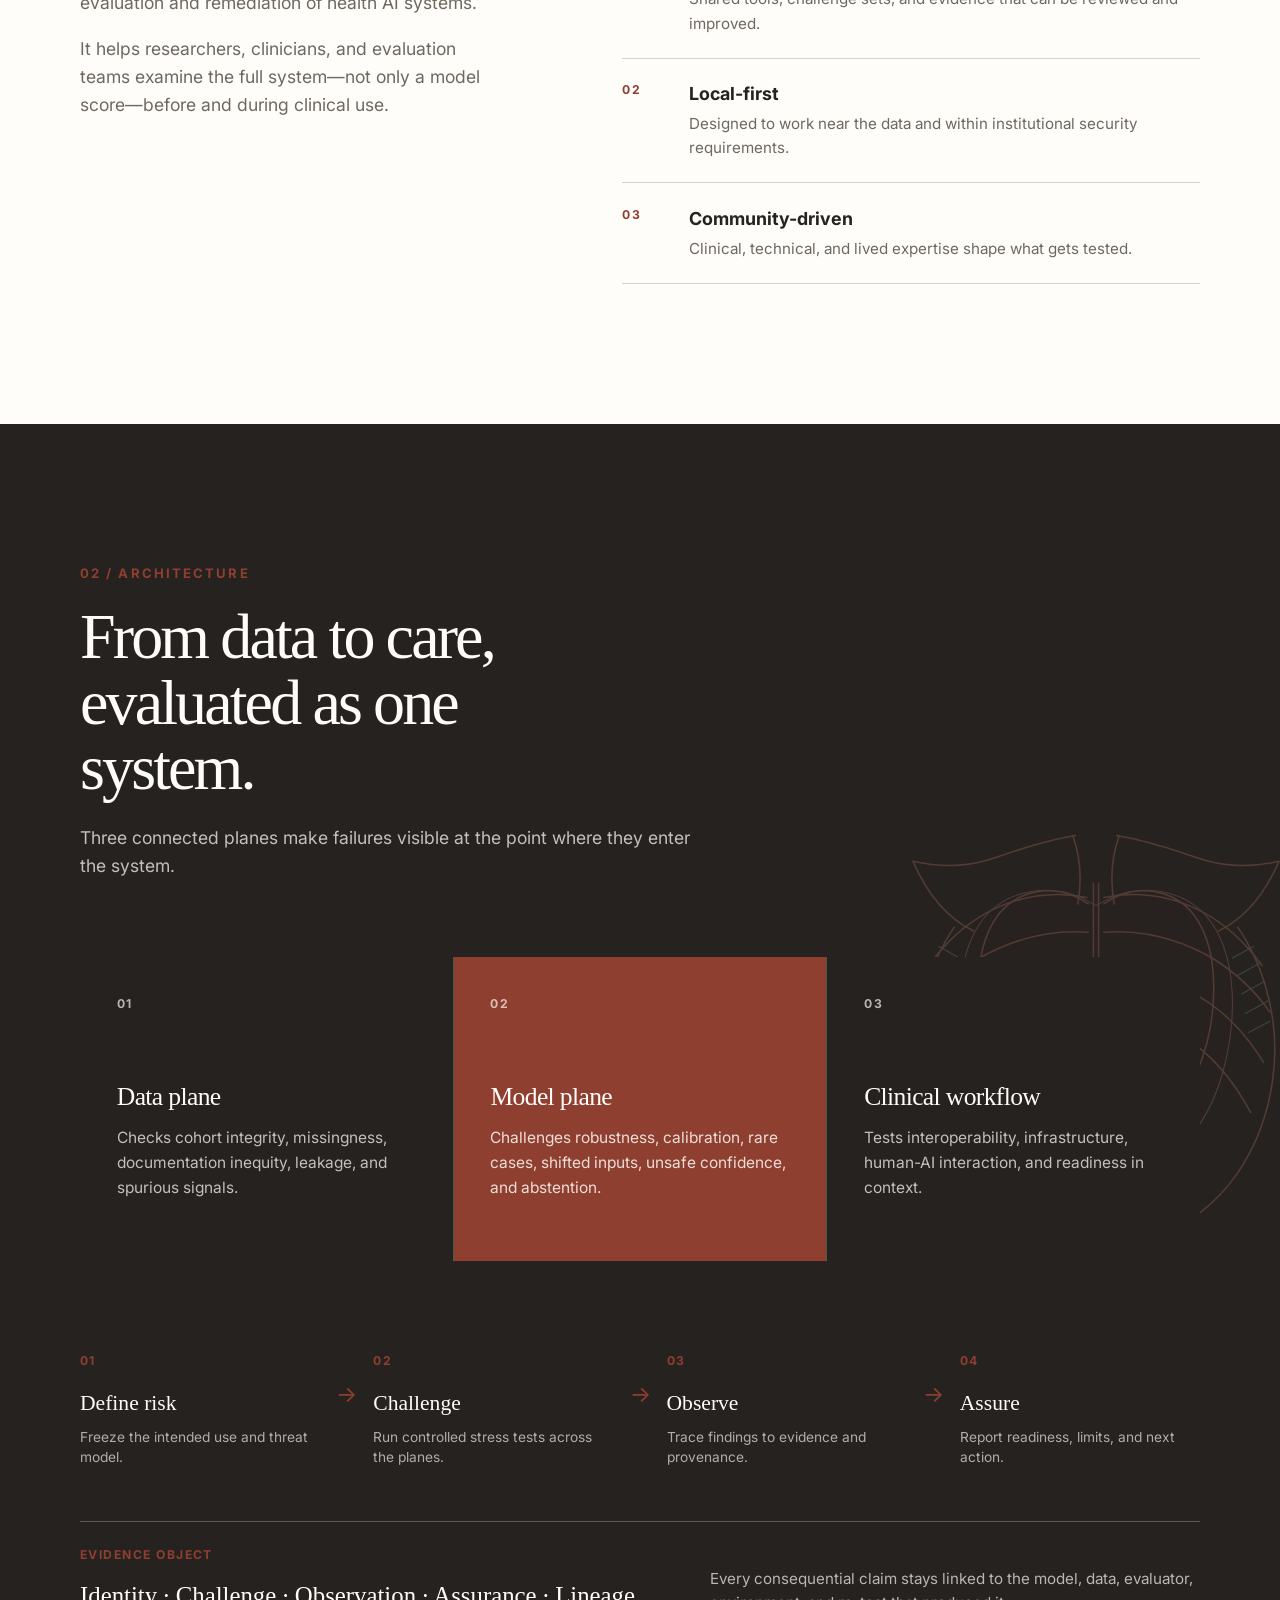
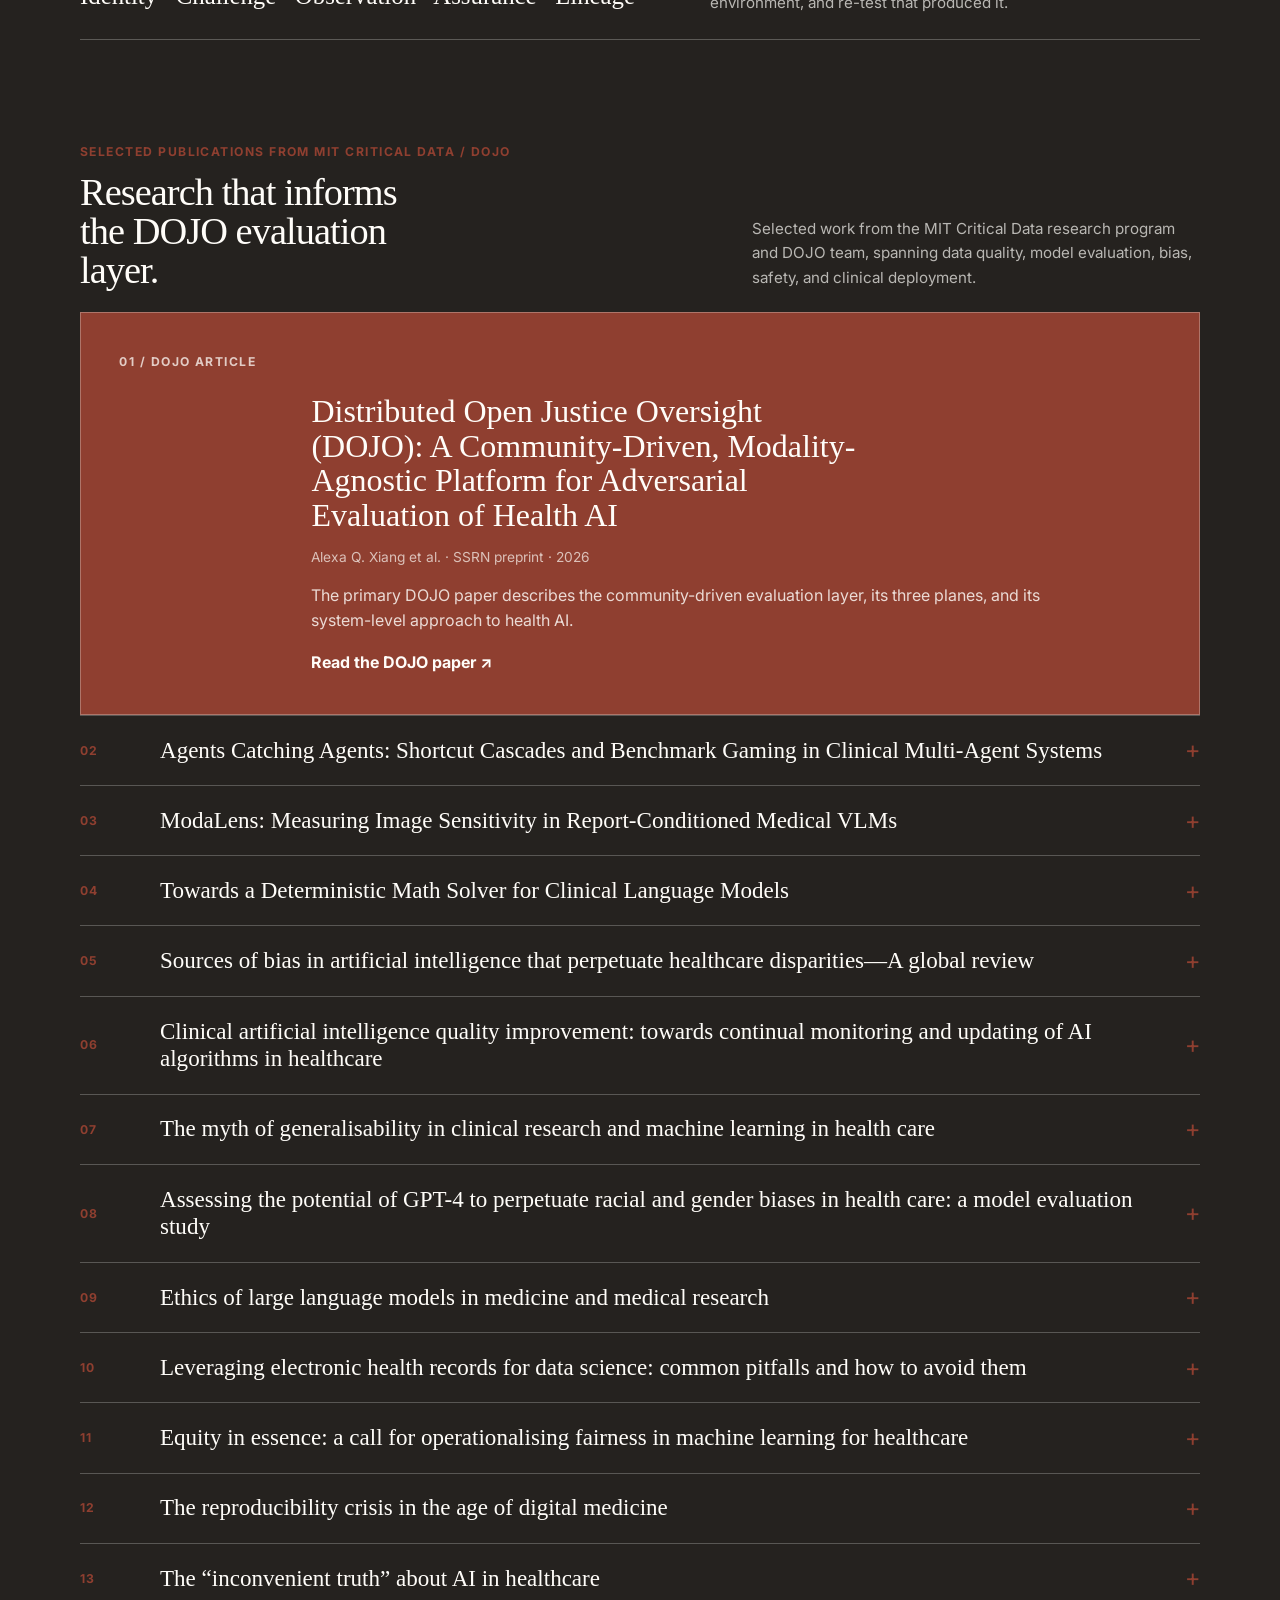
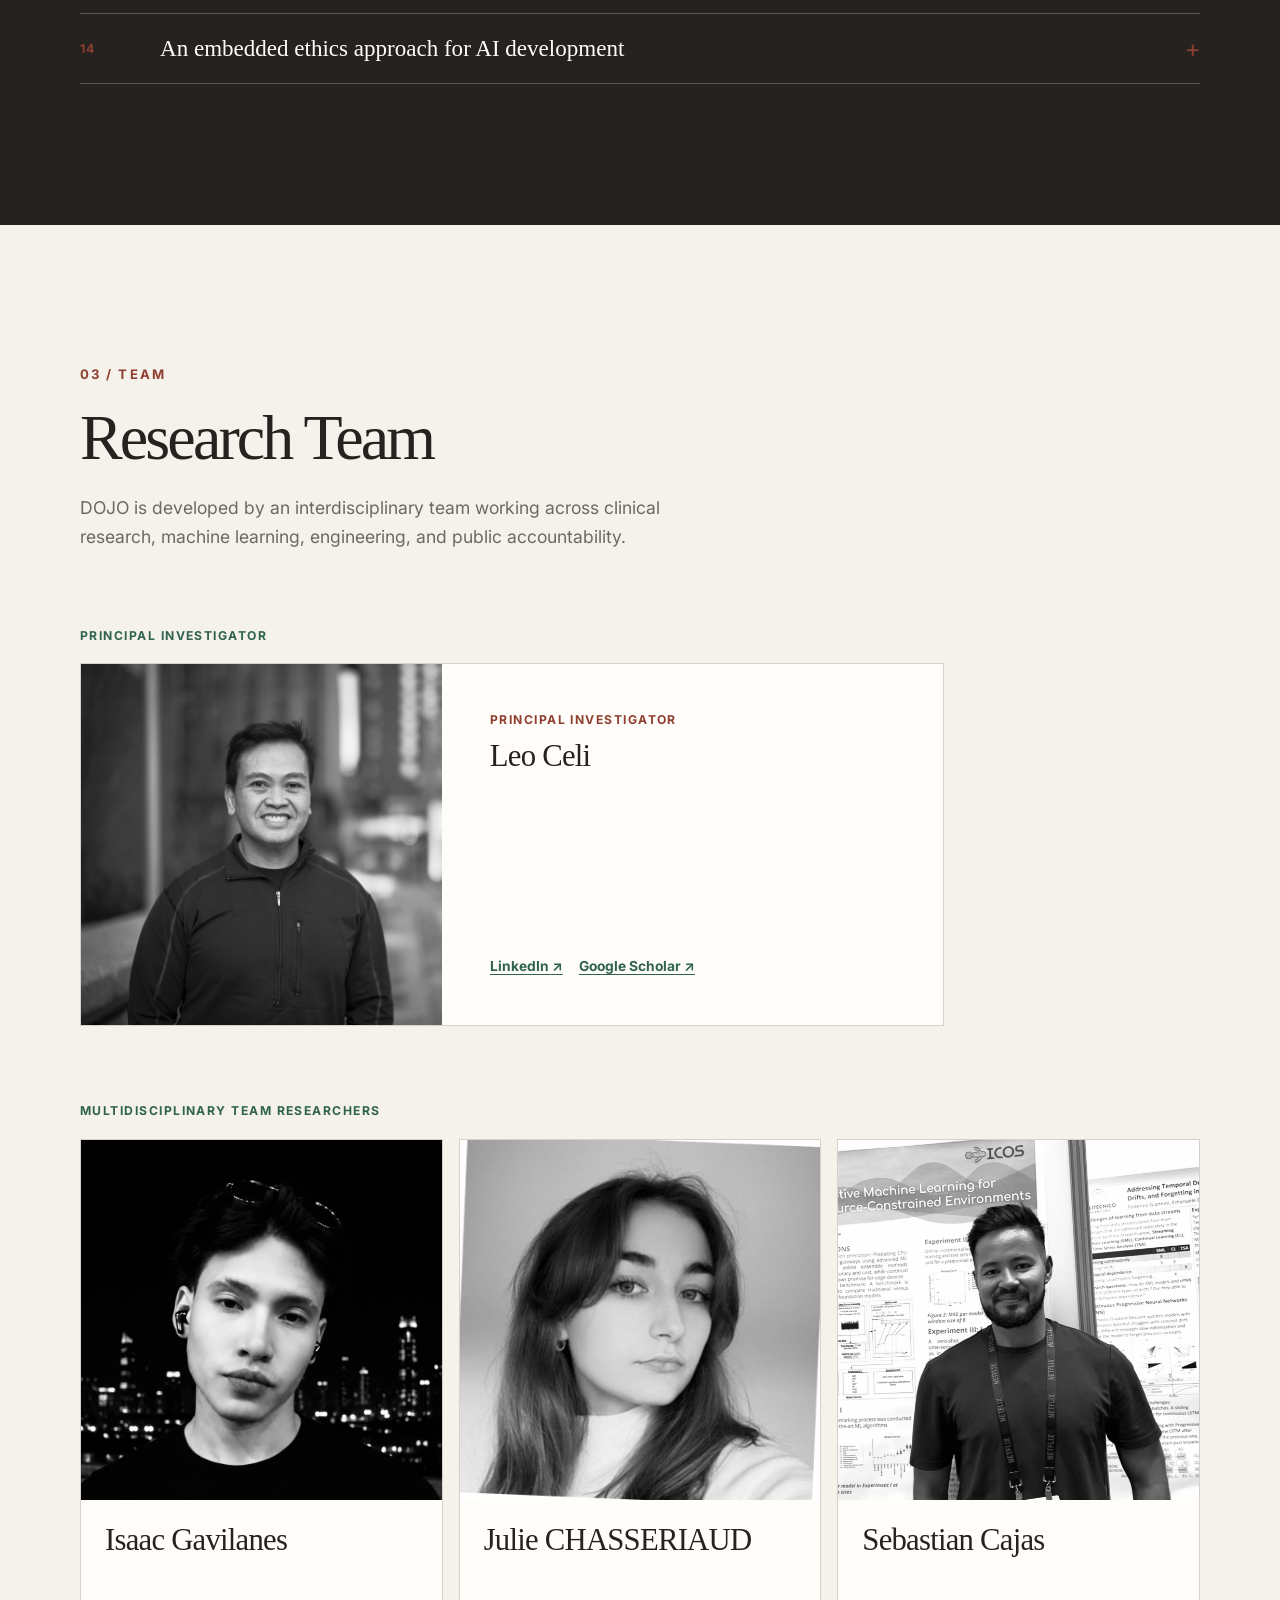
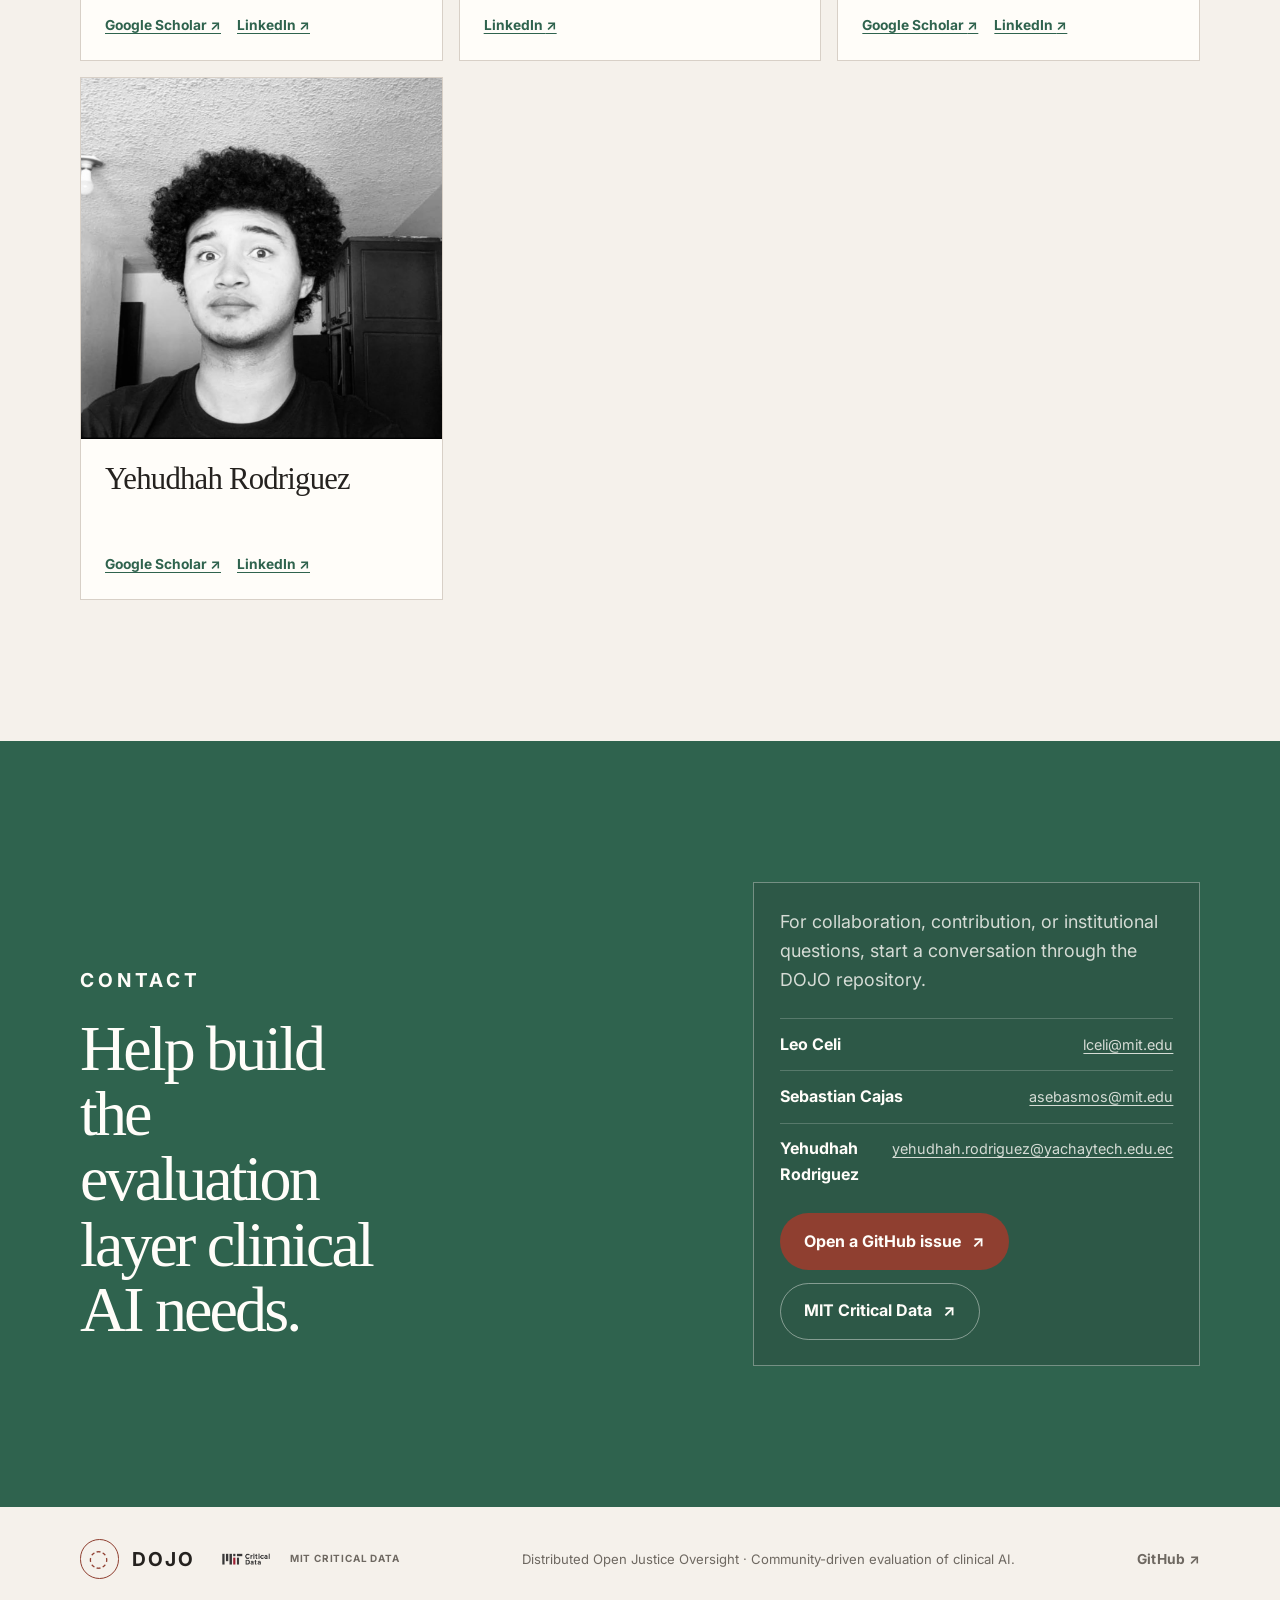
==== commit d1d9026d: "feat: add DOJO contact emails" ====
--- a/index.html
+++ b/index.html
@@ -321,6 +321,20 @@
           </div>
           <div class="contact-card">
             <p>For collaboration, contribution, or institutional questions, start a conversation through the DOJO repository.</p>
+            <div class="contact-people" aria-label="DOJO contacts">
+              <div class="contact-person">
+                <strong class="contact-person__name">Leo Celi</strong>
+                <a href="mailto:lceli@mit.edu">lceli@mit.edu</a>
+              </div>
+              <div class="contact-person">
+                <strong class="contact-person__name">Sebastian Cajas</strong>
+                <a href="mailto:asebasmos@mit.edu">asebasmos@mit.edu</a>
+              </div>
+              <div class="contact-person">
+                <strong class="contact-person__name">Yehudhah Rodriguez</strong>
+                <a href="mailto:yehudhah.rodriguez@yachaytech.edu.ec">yehudhah.rodriguez@yachaytech.edu.ec</a>
+              </div>
+            </div>
             <div class="button-row">
               <a class="button button--primary" href="https://github.com/criticaldata/dojo/issues" target="_blank" rel="noopener noreferrer">Open a GitHub issue <span aria-hidden="true">↗</span></a>
               <a class="button button--quiet" href="https://criticaldata.mit.edu" target="_blank" rel="noopener noreferrer">MIT Critical Data <span aria-hidden="true">↗</span></a>
--- a/styles.css
+++ b/styles.css
@@ -927,6 +927,37 @@
   margin-bottom: 1.5rem;
   color: rgba(255, 253, 249, 0.8);
   font-size: 1.12rem;
+}
+
+.contact-people {
+  display: grid;
+  gap: 0.8rem;
+  margin-bottom: 1.6rem;
+}
+
+.contact-person {
+  display: flex;
+  align-items: baseline;
+  justify-content: space-between;
+  gap: 1rem;
+  padding-top: 0.8rem;
+  border-top: 1px solid rgba(255, 253, 249, 0.2);
+}
+
+.contact-person__name {
+  color: var(--color-paper);
+}
+
+.contact-person a {
+  color: rgba(255, 253, 249, 0.8);
+  font-size: 0.9rem;
+  text-decoration-thickness: 1px;
+  text-underline-offset: 0.2em;
+}
+
+.contact-person a:hover,
+.contact-person a:focus-visible {
+  color: var(--color-paper);
 }
 
 .contact-card .button--quiet {
@@ -1269,6 +1300,12 @@
     flex-direction: column;
   }
 
+  .contact-person {
+    align-items: flex-start;
+    flex-direction: column;
+    gap: 0.25rem;
+  }
+
   .button {
     width: 100%;
   }
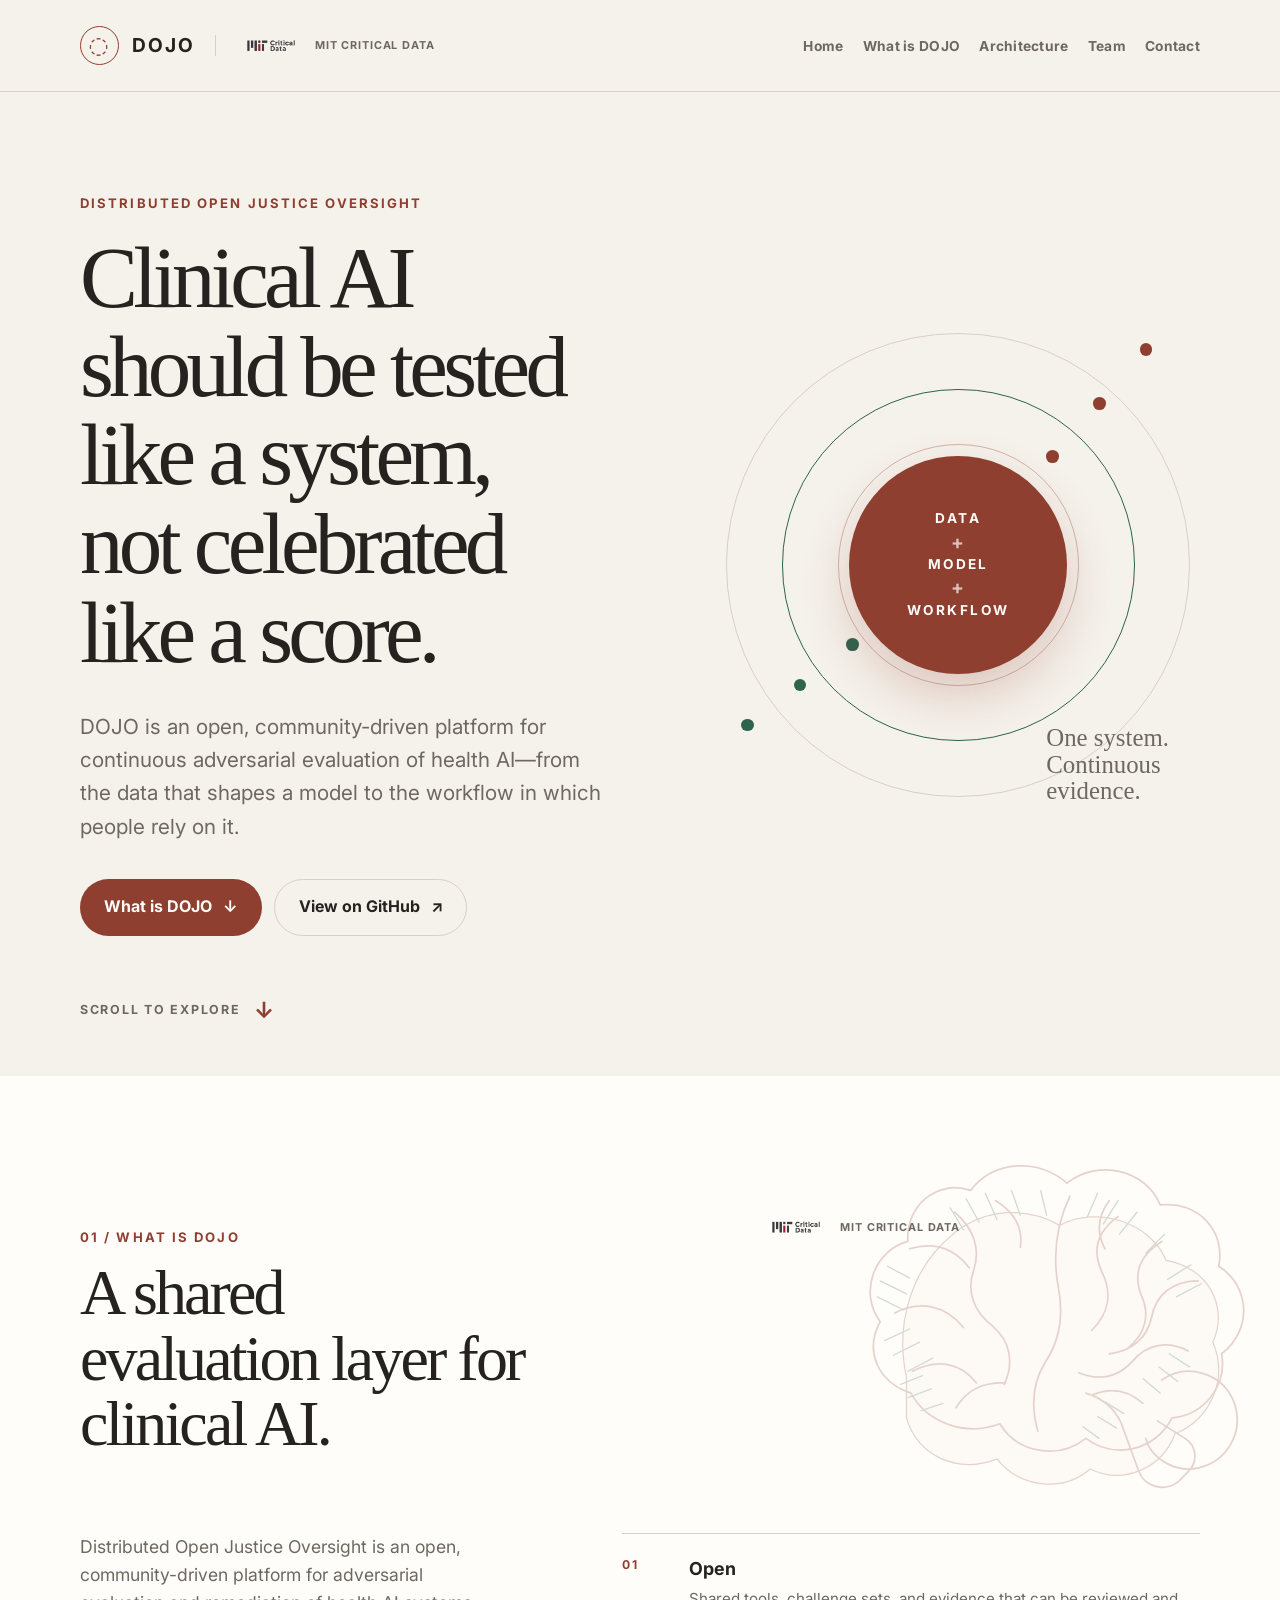
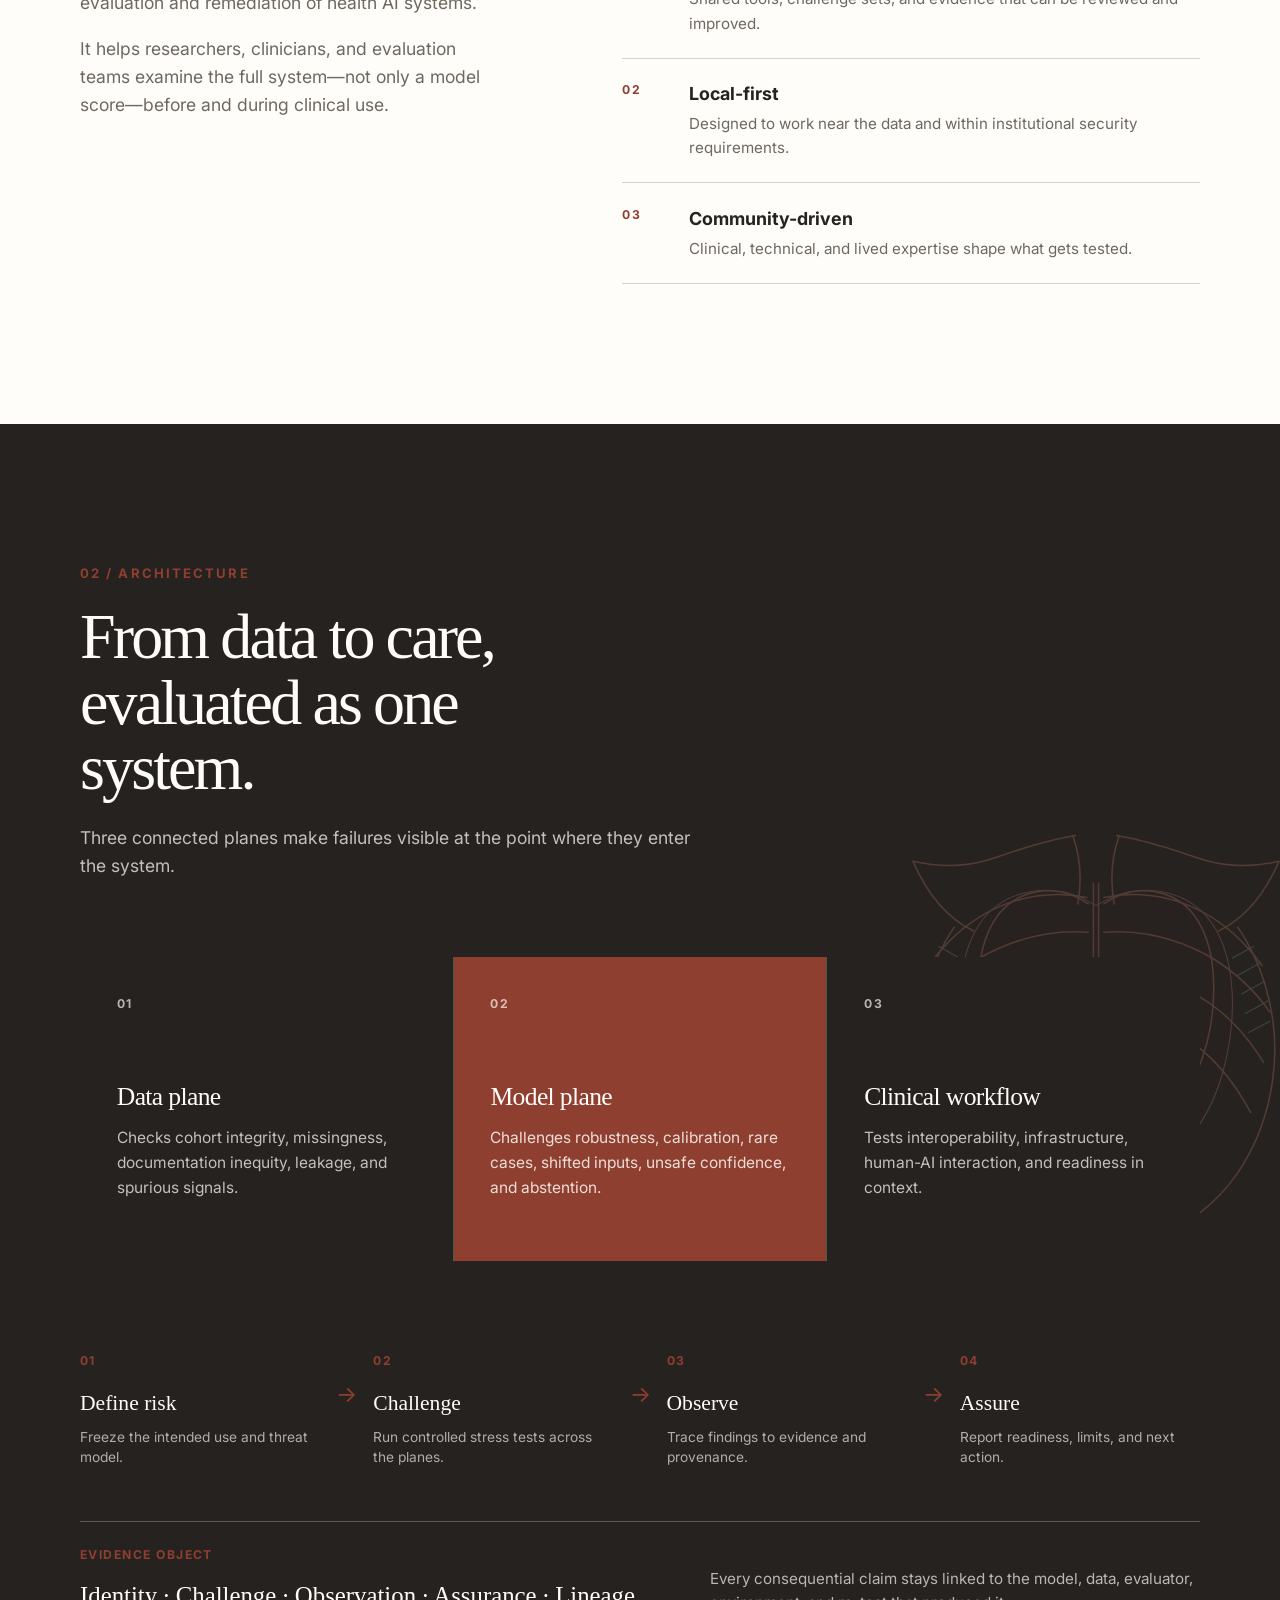
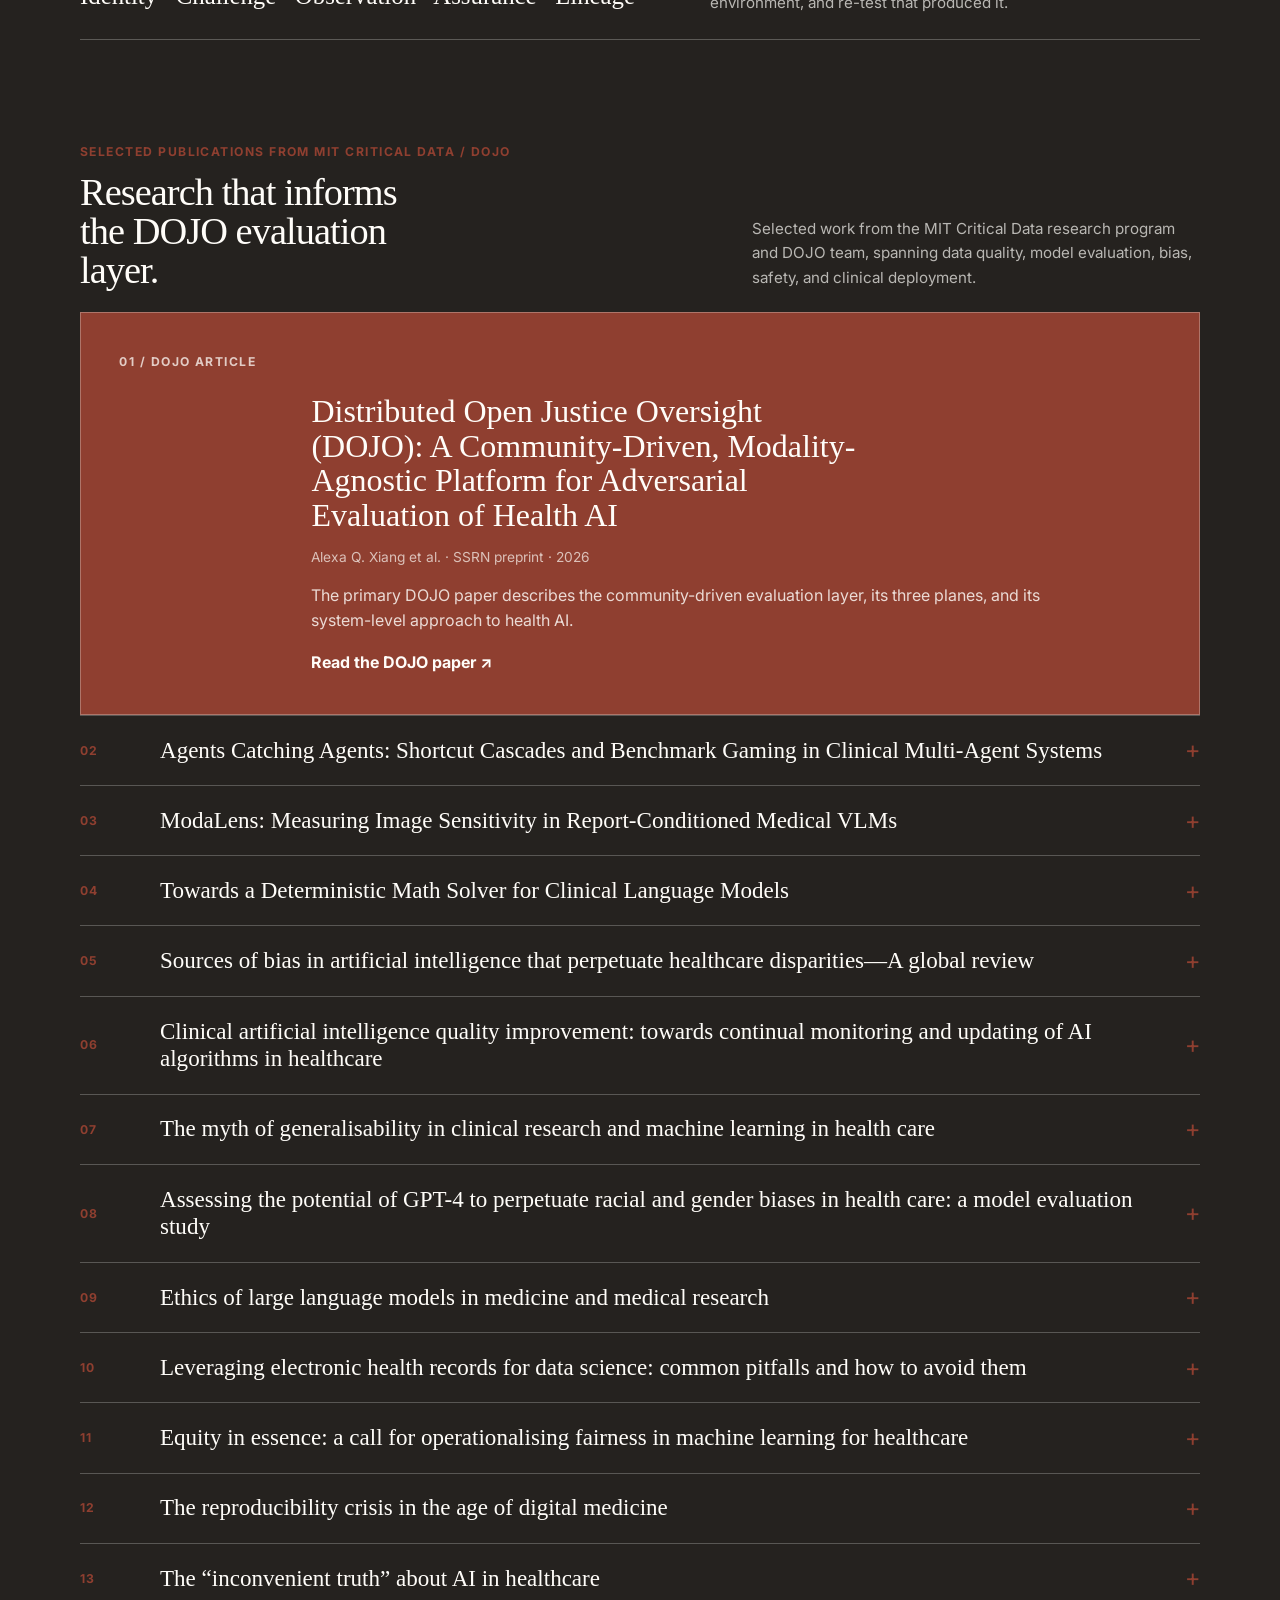
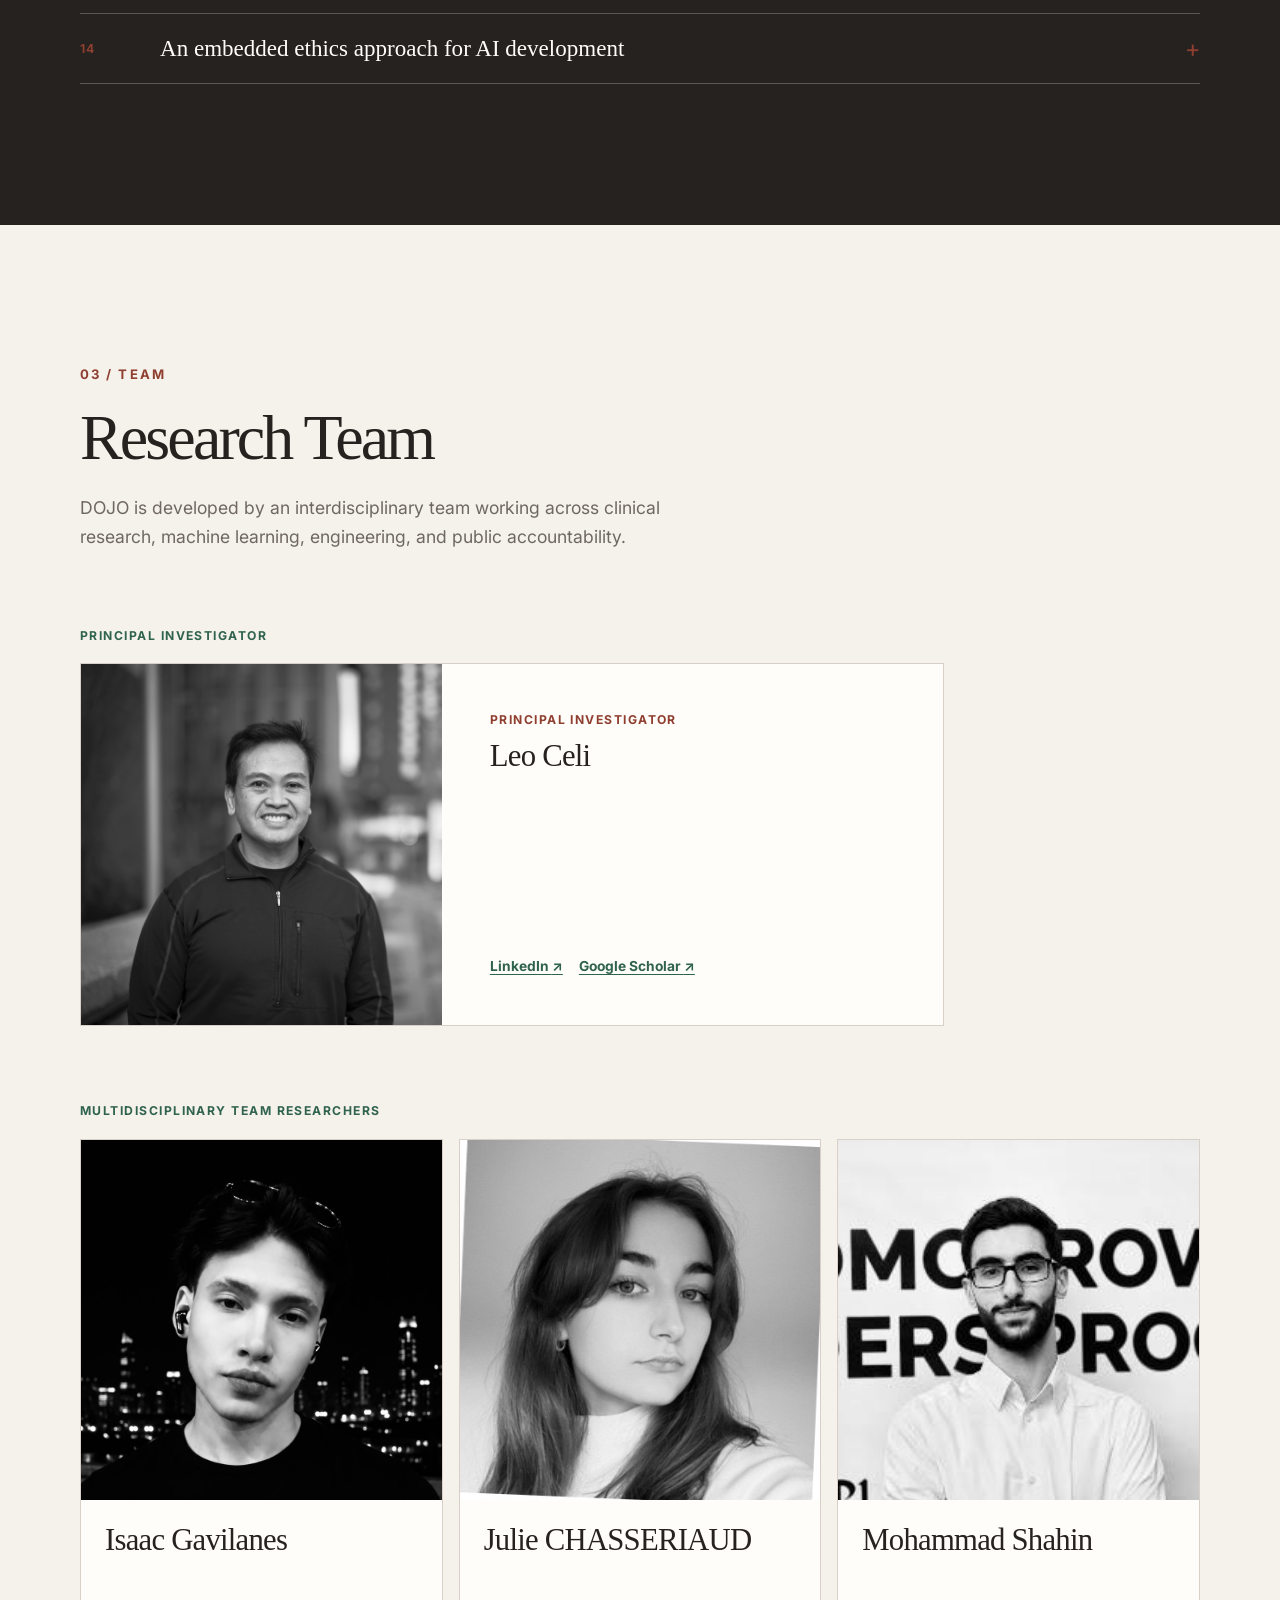
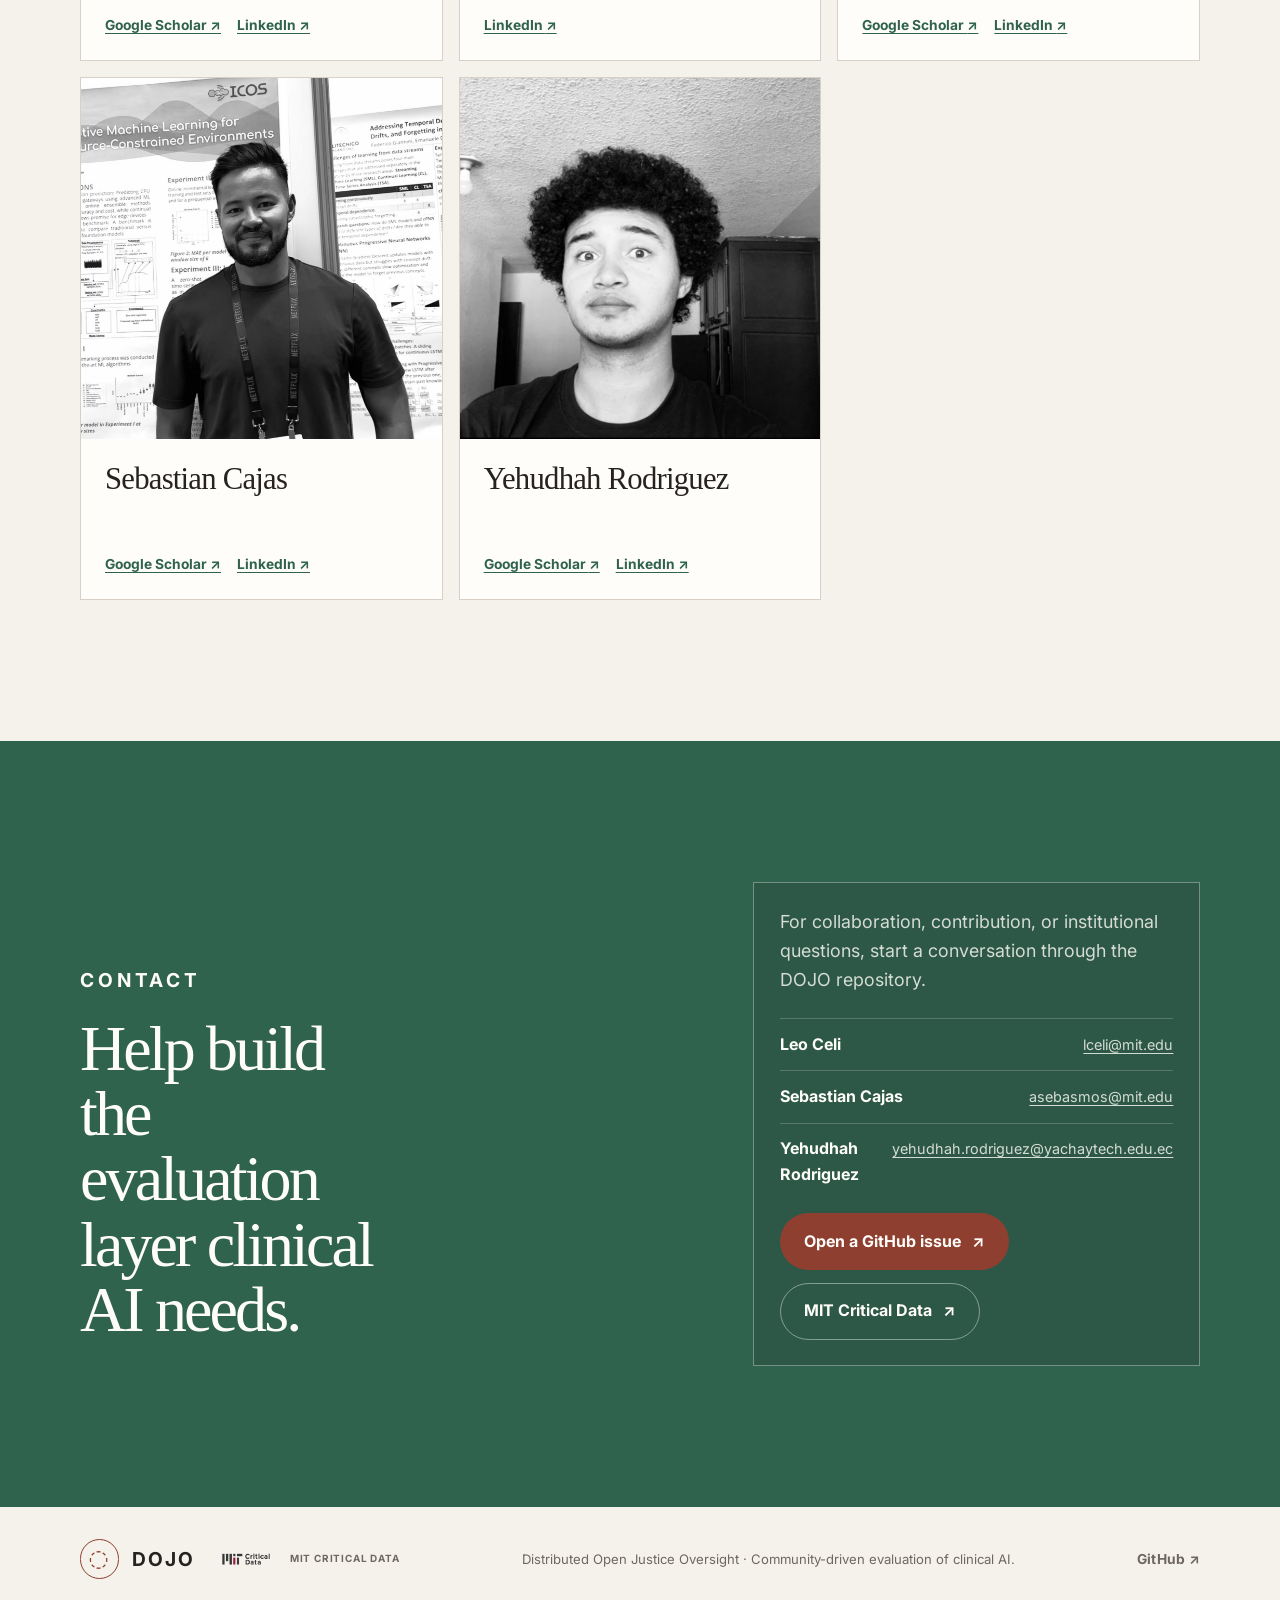
==== commit 13357479: "feat: add Mohammad Shahin to research team" ====
--- a/index.html
+++ b/index.html
@@ -285,6 +285,19 @@
 
               <article class="team-profile">
                 <div class="team-profile__media">
+                  <img src="assets/team/mohammad-shahin.jpg" alt="Portrait of Mohammad Shahin" loading="lazy">
+                </div>
+                <div class="team-profile__body">
+                  <h3>Mohammad Shahin</h3>
+                  <div class="team-profile__links">
+                    <a href="https://scholar.google.com/citations?hl=en&amp;user=FoprsSQAAAAJ" target="_blank" rel="noopener noreferrer">Google Scholar <span aria-hidden="true">↗</span></a>
+                    <a href="https://www.linkedin.com/in/mohammad-shahin-325493209" target="_blank" rel="noopener noreferrer">LinkedIn <span aria-hidden="true">↗</span></a>
+                  </div>
+                </div>
+              </article>
+
+              <article class="team-profile">
+                <div class="team-profile__media">
                   <img src="assets/team/sebastian-cajas.jpg" alt="Portrait of Sebastian Cajas" loading="lazy">
                 </div>
                 <div class="team-profile__body">
